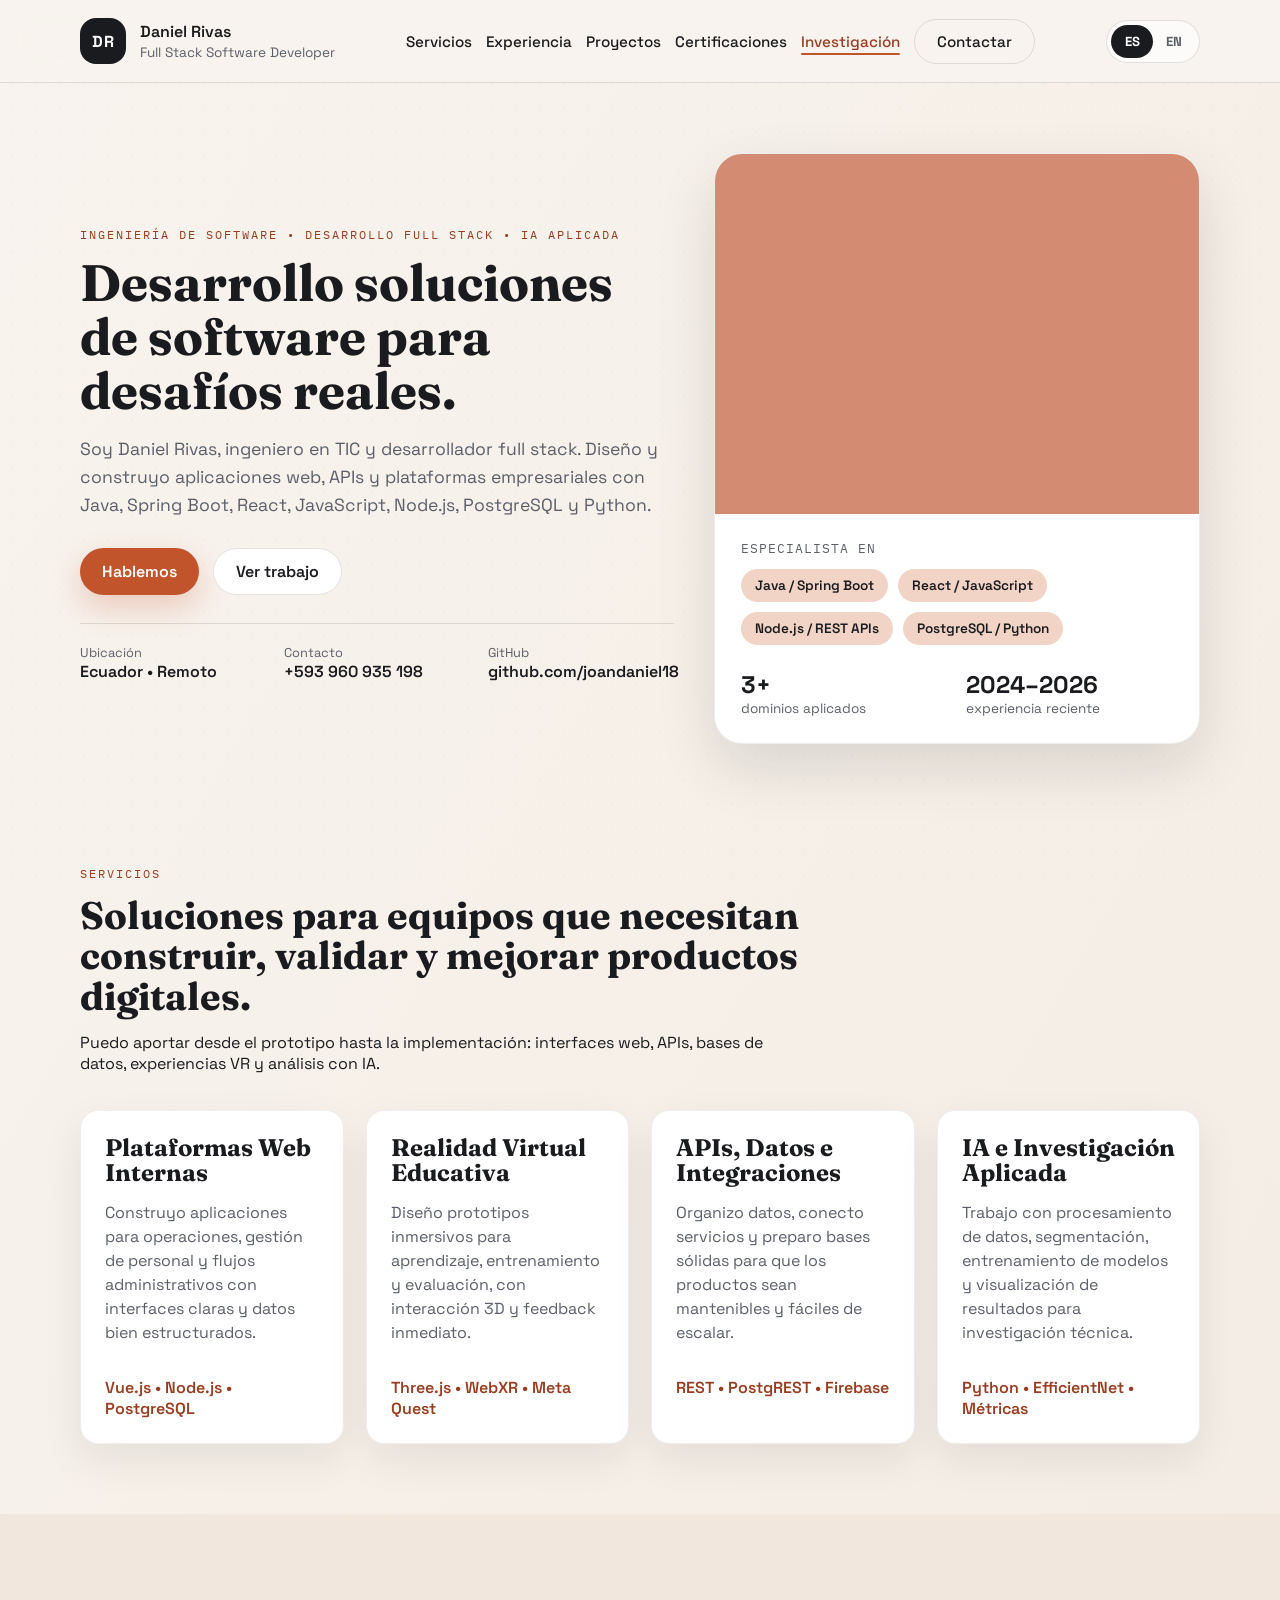
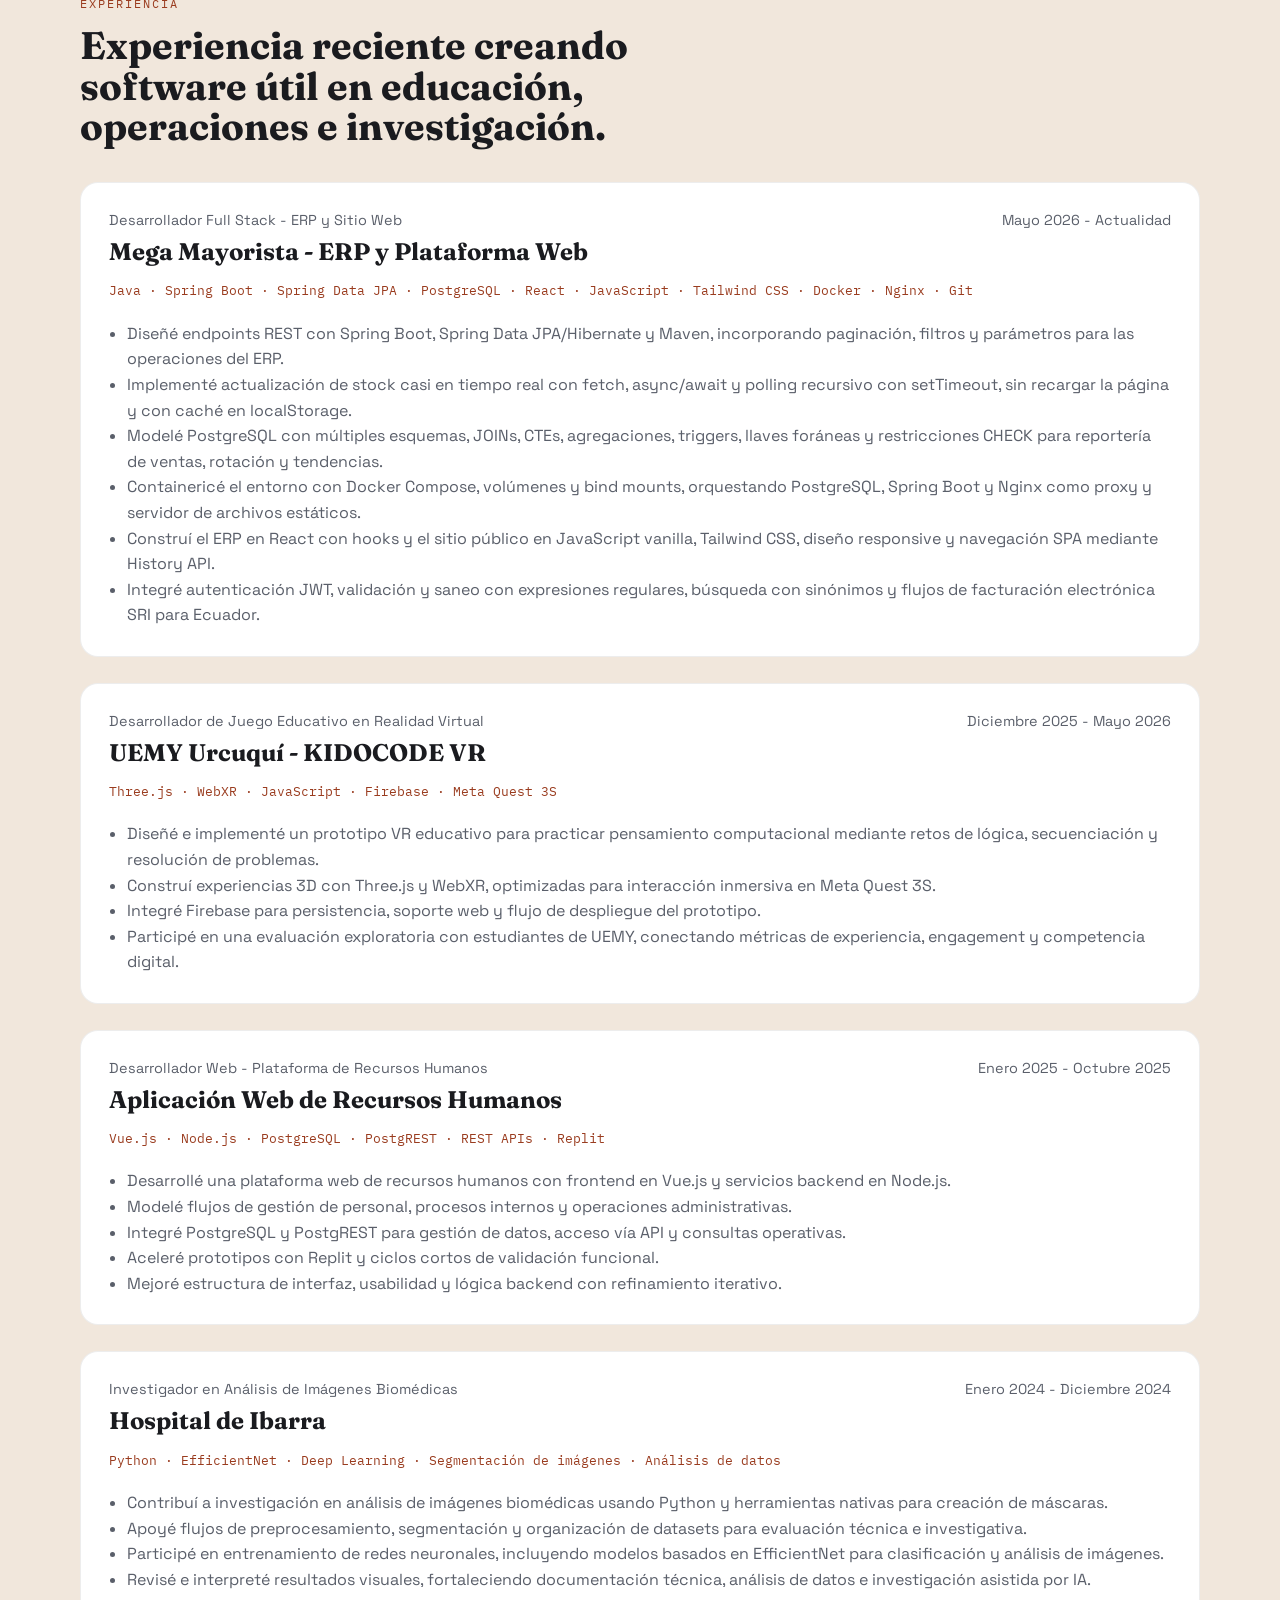
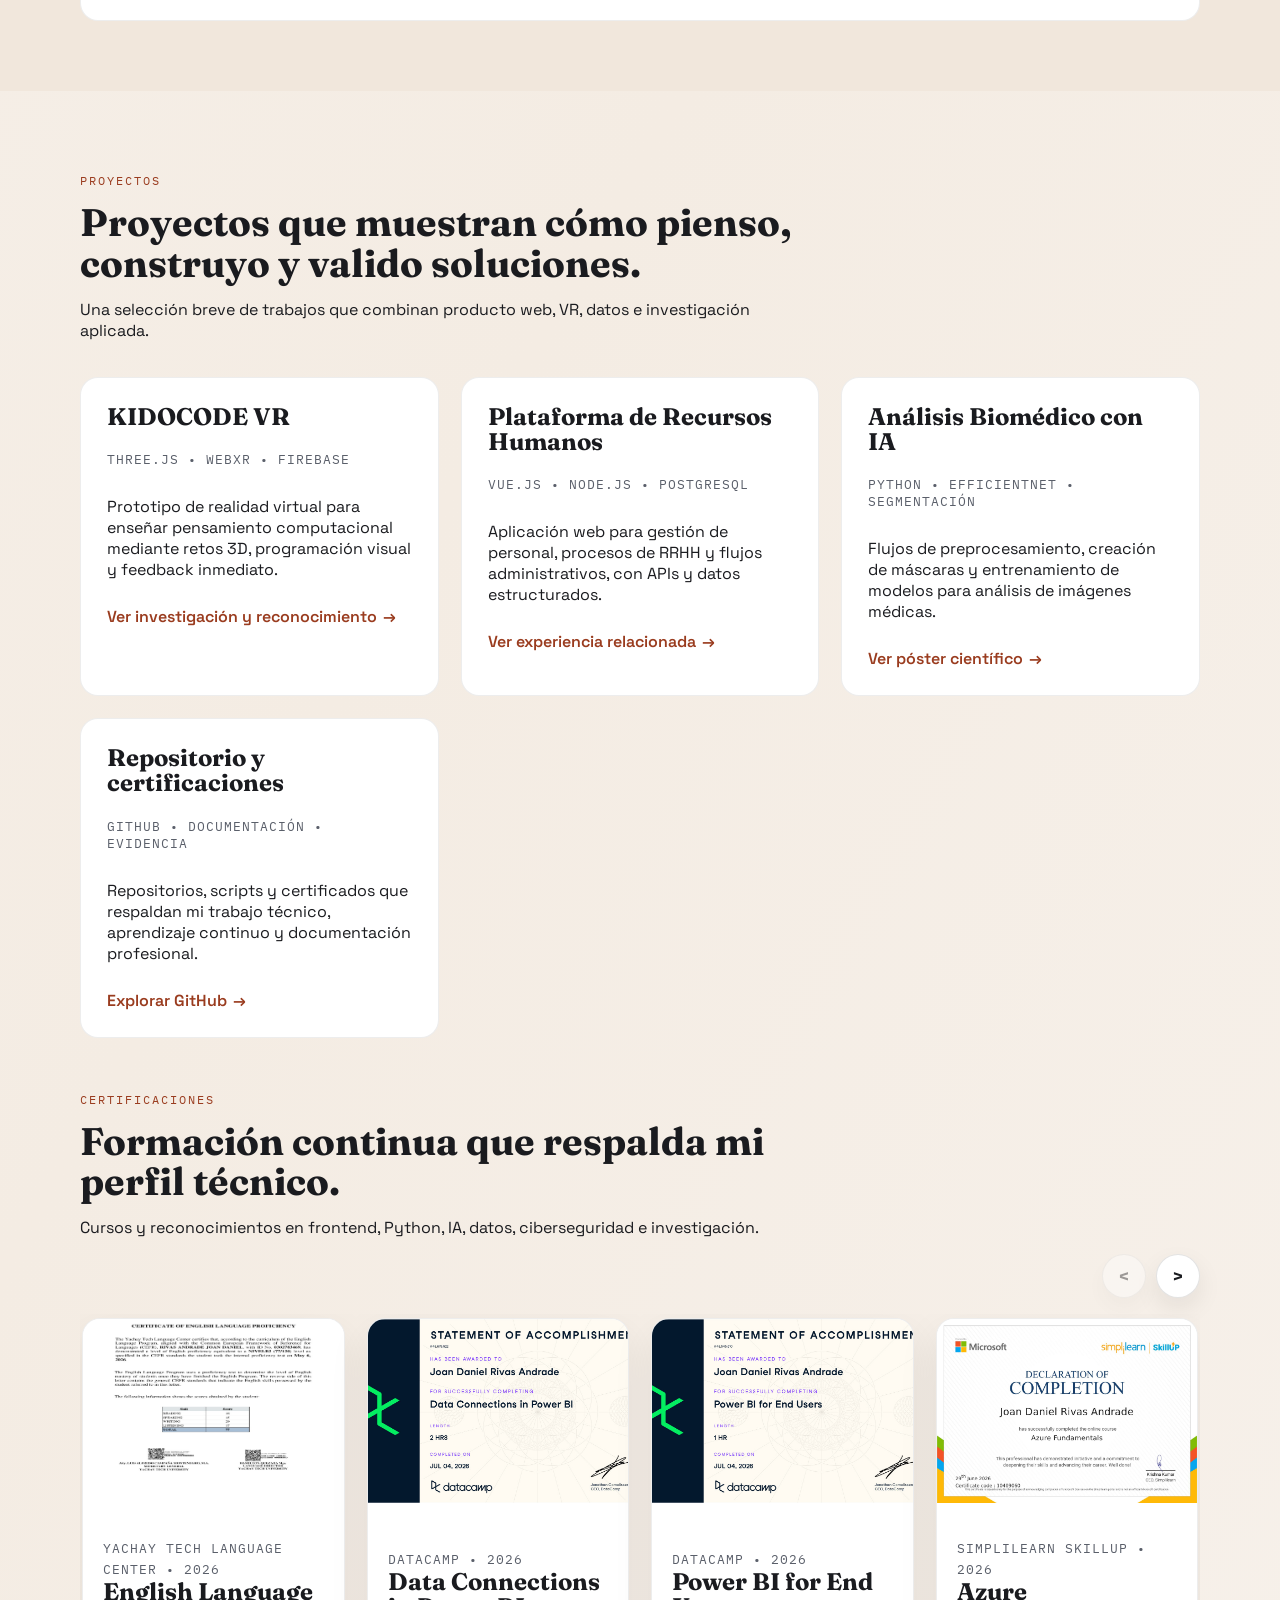
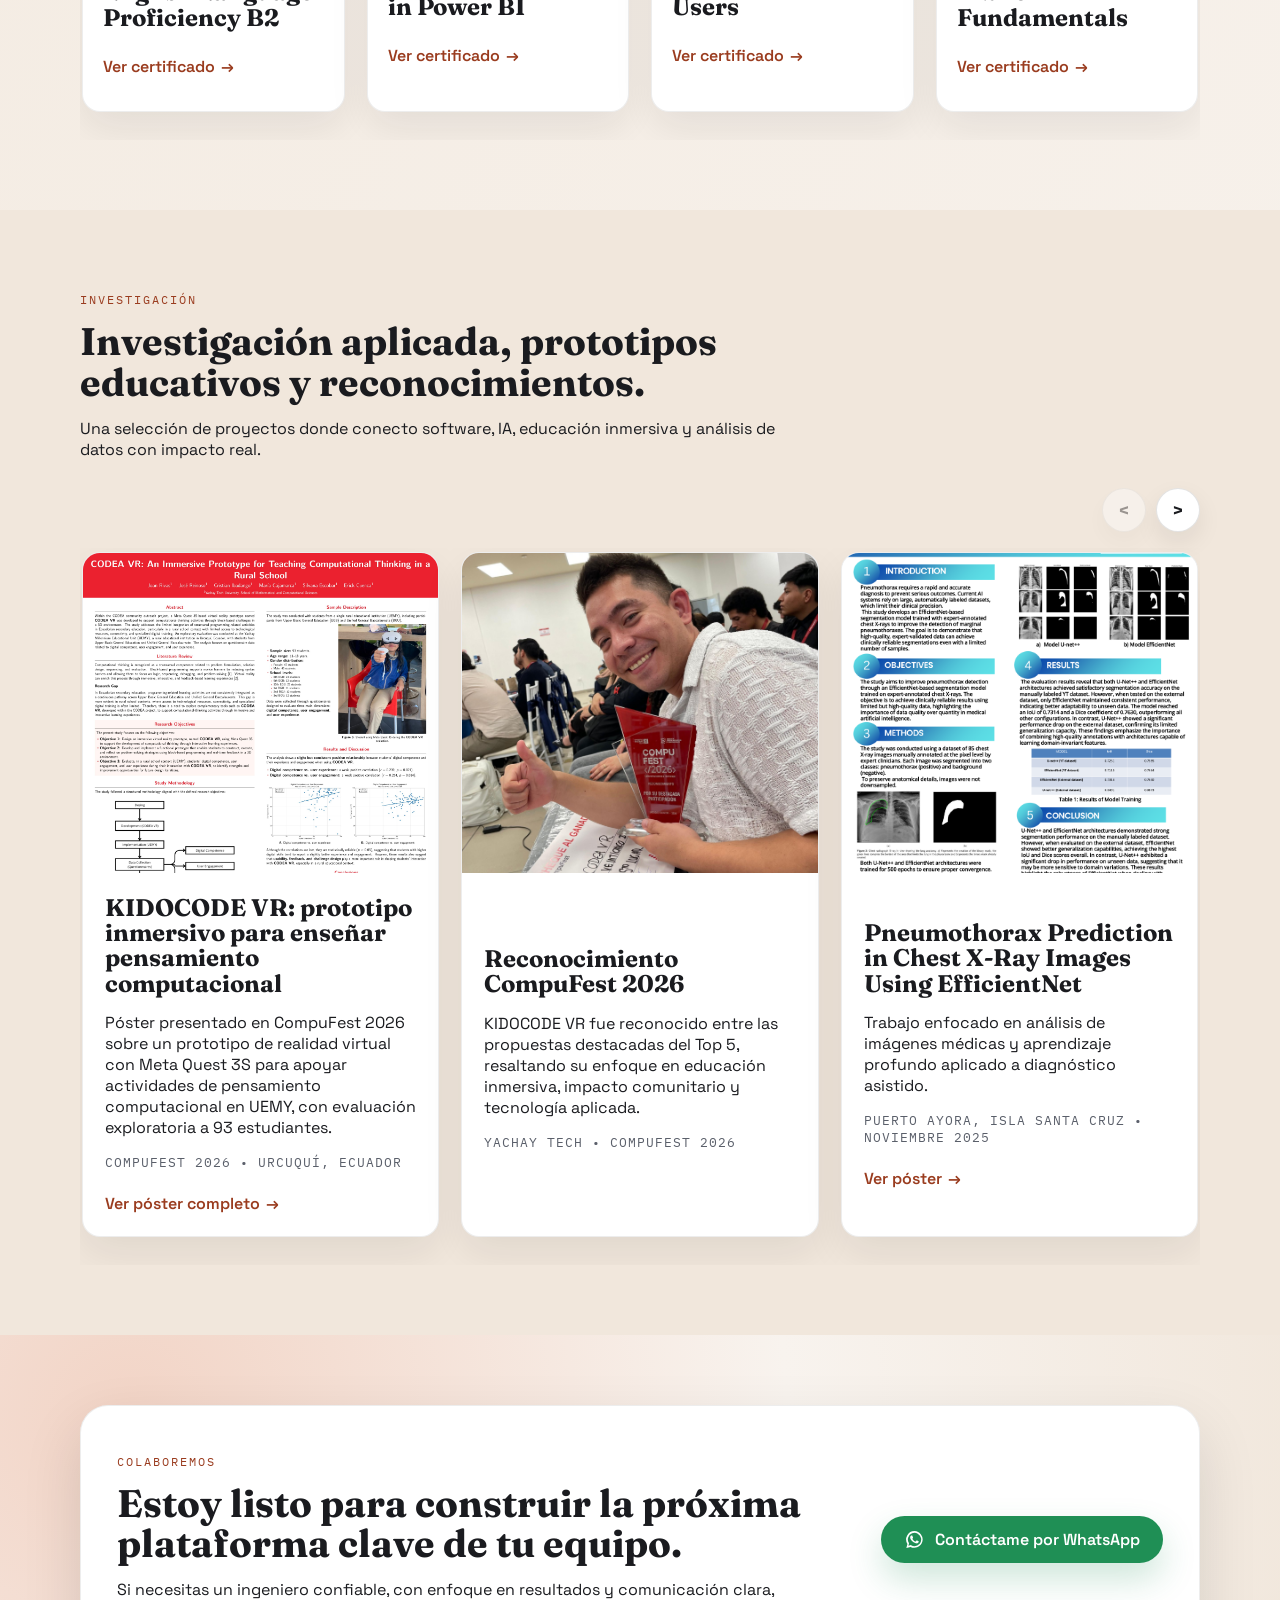
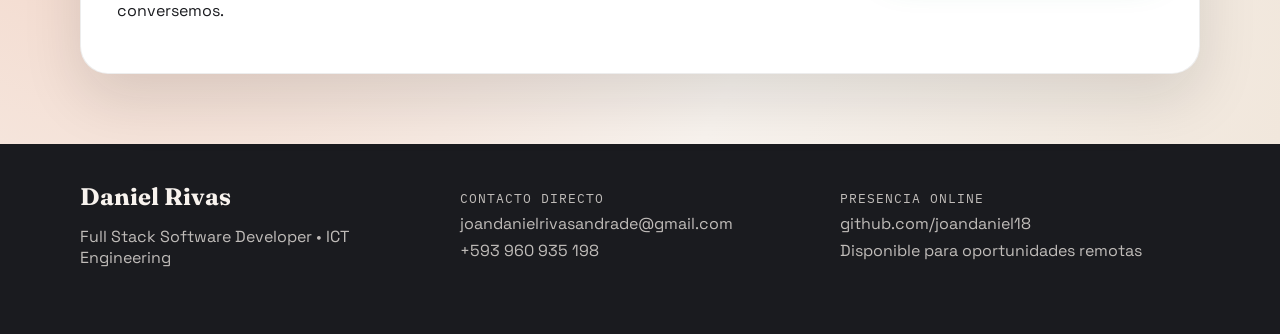
==== index.html @ dd7b89e0 "Add Google Search verification files" ====
<!doctype html>
<html lang="es">
<head>
  <meta charset="utf-8" />
  <meta name="viewport" content="width=device-width, initial-scale=1" />
  <title>Daniel Rivas | Full Stack Software Developer</title>
  <meta name="description" content="Portafolio profesional de Daniel Rivas, desarrollador full stack e ingeniero en TIC. Aplicaciones web, APIs, datos e IA aplicada." />
  <link rel="canonical" href="https://joandaniel18.github.io/Portfolio/" />
  <link rel="preconnect" href="https://fonts.googleapis.com" />
  <link rel="preconnect" href="https://fonts.gstatic.com" crossorigin />
  <link href="https://fonts.googleapis.com/css2?family=Fraunces:wght@400;600;700&family=Space+Grotesk:wght@300;400;500;600;700&family=IBM+Plex+Mono:wght@400;500&display=swap" rel="stylesheet" />
  <link rel="stylesheet" href="styles.css?v=20260629-1" />
</head>
<body>
  <div class="bg-noise" aria-hidden="true"></div>
  <header class="site-header">
    <div class="container nav">
      <div class="brand">
        <span class="brand-mark">DR</span>
        <div class="brand-text">
          <span class="brand-name">Daniel Rivas</span>
          <span class="brand-role" data-i18n="brand.role">Full Stack Software Developer</span>
        </div>
      </div>
      <div class="nav-actions">
        <nav id="primary-navigation" class="nav-links" aria-label="Principal">
          <a href="#servicios" data-i18n="nav.services">Servicios</a>
          <a href="#experiencia" data-i18n="nav.experience">Experiencia</a>
          <a href="#proyectos" data-i18n="nav.projects">Proyectos</a>
          <a href="#certificaciones" data-i18n="nav.certifications">Certificaciones</a>
          <a href="#investigacion" data-i18n="nav.research">Investigación</a>
          <a href="#contacto" class="btn btn-ghost" data-i18n="nav.contact">Contactar</a>
        </nav>
      </div>
      <div class="nav-controls">
        <div class="language-switcher" aria-label="Selector de idioma">
          <button type="button" class="language-option is-active" data-lang="es" aria-pressed="true">ES</button>
          <button type="button" class="language-option" data-lang="en" aria-pressed="false">EN</button>
        </div>
        <button
          type="button"
          class="nav-toggle"
          aria-label="Abrir menú"
          aria-controls="primary-navigation"
          aria-expanded="false"
          data-i18n-aria-label="nav.menuOpen"
        >
          <span></span>
          <span></span>
          <span></span>
        </button>
      </div>
    </div>
  </header>

  <main>
    <section class="hero">
      <div class="container hero-grid">
        <div class="hero-copy">
          <p class="eyebrow" data-i18n="hero.eyebrow">Ingeniería de Software • Desarrollo Full Stack • IA aplicada</p>
          <h1 data-i18n="hero.title">Desarrollo soluciones de software para desafíos reales.</h1>
          <p class="lead" data-i18n="hero.lead">
            Soy Daniel Rivas, ingeniero en TIC y desarrollador full stack. Diseño y construyo aplicaciones web,
            APIs y plataformas empresariales con Java, Spring Boot, React, JavaScript, Node.js, PostgreSQL y Python.
          </p>
          <div class="cta">
            <a class="btn" href="mailto:joandanielrivasandrade@gmail.com" data-i18n="hero.email">Hablemos</a>
            <a class="btn btn-secondary" href="#proyectos" data-i18n="hero.work">Ver trabajo</a>
          </div>
          <div class="hero-meta">
            <div>
              <span class="meta-label" data-i18n="hero.locationLabel">Ubicación</span>
              <span class="meta-value" data-i18n="hero.locationValue">Ecuador • Remoto</span>
            </div>
            <div>
              <span class="meta-label" data-i18n="hero.contactLabel">Contacto</span>
              <span class="meta-value">+593 960 935 198</span>
            </div>
            <div>
              <span class="meta-label">GitHub</span>
              <span class="meta-value">github.com/joandaniel18</span>
            </div>
          </div>
        </div>
        <div class="hero-card">
          <div class="portrait" role="img" aria-label="Fotografía profesional de Daniel Rivas" data-i18n-aria-label="hero.portraitAlt">
            <div class="portrait-overlay">
              <span data-i18n="hero.portraitTitle">Fotografía profesional</span>
              <small data-i18n="hero.portraitSmall">Disponible a solicitud</small>
            </div>
          </div>
          <div class="hero-card-body">
            <p class="mono" data-i18n="hero.specialist">Especialista en</p>
            <ul class="pill-list">
              <li>Java / Spring Boot</li>
              <li>React / JavaScript</li>
              <li>Node.js / REST APIs</li>
              <li>PostgreSQL / Python</li>
            </ul>
            <div class="hero-stats">
              <div>
                <span class="stat">3+</span>
                <span class="stat-label" data-i18n="hero.sectors">dominios aplicados</span>
              </div>
              <div>
                <span class="stat">2024–2026</span>
                <span class="stat-label" data-i18n="hero.impact">experiencia reciente</span>
              </div>
            </div>
          </div>
        </div>
      </div>
    </section>

    <section id="servicios" class="section">
      <div class="container">
        <div class="section-header">
          <p class="eyebrow" data-i18n="services.eyebrow">Servicios</p>
          <h2 data-i18n="services.title">Soluciones para equipos que necesitan construir, validar y mejorar productos digitales.</h2>
          <p data-i18n="services.description">Puedo aportar desde el prototipo hasta la implementación: interfaces web, APIs, bases de datos, experiencias VR y análisis con IA.</p>
        </div>
        <div class="cards">
          <article class="card reveal">
            <h3 data-i18n="services.webTitle">Plataformas Web Internas</h3>
            <p data-i18n="services.webText">Construyo aplicaciones para operaciones, gestión de personal y flujos administrativos con interfaces claras y datos bien estructurados.</p>
            <span class="tag">Vue.js • Node.js • PostgreSQL</span>
          </article>
          <article class="card reveal">
            <h3 data-i18n="services.apiTitle">Realidad Virtual Educativa</h3>
            <p data-i18n="services.apiText">Diseño prototipos inmersivos para aprendizaje, entrenamiento y evaluación, con interacción 3D y feedback inmediato.</p>
            <span class="tag">Three.js • WebXR • Meta Quest</span>
          </article>
          <article class="card reveal">
            <h3 data-i18n="services.mlTitle">APIs, Datos e Integraciones</h3>
            <p data-i18n="services.mlText">Organizo datos, conecto servicios y preparo bases sólidas para que los productos sean mantenibles y fáciles de escalar.</p>
            <span class="tag">REST • PostgREST • Firebase</span>
          </article>
          <article class="card reveal">
            <h3 data-i18n="services.llmTitle">IA e Investigación Aplicada</h3>
            <p data-i18n="services.llmText">Trabajo con procesamiento de datos, segmentación, entrenamiento de modelos y visualización de resultados para investigación técnica.</p>
            <span class="tag">Python • EfficientNet • Métricas</span>
          </article>
        </div>
      </div>
    </section>

    <section id="experiencia" class="section section-alt">
      <div class="container">
        <div class="section-header">
          <p class="eyebrow" data-i18n="experience.eyebrow">Experiencia</p>
          <h2 data-i18n="experience.title">Experiencia reciente creando software útil en educación, operaciones e investigación.</h2>
        </div>
        <div class="timeline">
          <div class="timeline-item reveal">
            <div class="timeline-meta">
              <span class="timeline-role" data-i18n="experience.erpRole">Desarrollador Full Stack - ERP y Sitio Web</span>
              <span class="timeline-date" data-i18n="experience.erpDate">Mayo 2026 - Actualidad</span>
            </div>
            <h3 data-i18n="experience.erpTitle">Mega Mayorista - ERP y Plataforma Web</h3>
            <p class="experience-stack" data-i18n="experience.erpStack">Java · Spring Boot · Spring Data JPA · PostgreSQL · React · JavaScript · Tailwind CSS · Docker · Nginx · Git</p>
            <ul class="timeline-list">
              <li data-i18n="experience.erpPoint1">Diseñé endpoints REST con Spring Boot, Spring Data JPA/Hibernate y Maven, incorporando paginación, filtros y parámetros para las operaciones del ERP.</li>
              <li data-i18n="experience.erpPoint2">Implementé actualización de stock casi en tiempo real con fetch, async/await y polling recursivo con setTimeout, sin recargar la página y con caché en localStorage.</li>
              <li data-i18n="experience.erpPoint3">Modelé PostgreSQL con múltiples esquemas, JOINs, CTEs, agregaciones, triggers, llaves foráneas y restricciones CHECK para reportería de ventas, rotación y tendencias.</li>
              <li data-i18n="experience.erpPoint4">Containericé el entorno con Docker Compose, volúmenes y bind mounts, orquestando PostgreSQL, Spring Boot y Nginx como proxy y servidor de archivos estáticos.</li>
              <li data-i18n="experience.erpPoint5">Construí el ERP en React con hooks y el sitio público en JavaScript vanilla, Tailwind CSS, diseño responsive y navegación SPA mediante History API.</li>
              <li data-i18n="experience.erpPoint6">Integré autenticación JWT, validación y saneo con expresiones regulares, búsqueda con sinónimos y flujos de facturación electrónica SRI para Ecuador.</li>
            </ul>
          </div>
          <div class="timeline-item reveal">
            <div class="timeline-meta">
              <span class="timeline-role" data-i18n="experience.vrRole">Desarrollador de Juego Educativo en Realidad Virtual</span>
              <span class="timeline-date" data-i18n="experience.vrDate">Diciembre 2025 - Mayo 2026</span>
            </div>
            <h3 data-i18n="experience.vrTitle">UEMY Urcuquí - KIDOCODE VR</h3>
            <p class="experience-stack" data-i18n="experience.vrStack">Three.js · WebXR · JavaScript · Firebase · Meta Quest 3S</p>
            <ul class="timeline-list">
              <li data-i18n="experience.vrPoint1">Diseñé e implementé un prototipo VR educativo para practicar pensamiento computacional mediante retos de lógica, secuenciación y resolución de problemas.</li>
              <li data-i18n="experience.vrPoint2">Construí experiencias 3D con Three.js y WebXR, optimizadas para interacción inmersiva en Meta Quest 3S.</li>
              <li data-i18n="experience.vrPoint3">Integré Firebase para persistencia, soporte web y flujo de despliegue del prototipo.</li>
              <li data-i18n="experience.vrPoint4">Participé en una evaluación exploratoria con estudiantes de UEMY, conectando métricas de experiencia, engagement y competencia digital.</li>
            </ul>
          </div>
          <div class="timeline-item reveal">
            <div class="timeline-meta">
              <span class="timeline-role" data-i18n="experience.hrRole">Desarrollador Web - Plataforma de Recursos Humanos</span>
              <span class="timeline-date" data-i18n="experience.hrDate">Enero 2025 - Octubre 2025</span>
            </div>
            <h3 data-i18n="experience.hrTitle">Aplicación Web de Recursos Humanos</h3>
            <p class="experience-stack" data-i18n="experience.hrStack">Vue.js · Node.js · PostgreSQL · PostgREST · REST APIs · Replit</p>
            <ul class="timeline-list">
              <li data-i18n="experience.hrPoint1">Desarrollé una plataforma web de recursos humanos con frontend en Vue.js y servicios backend en Node.js.</li>
              <li data-i18n="experience.hrPoint2">Modelé flujos de gestión de personal, procesos internos y operaciones administrativas.</li>
              <li data-i18n="experience.hrPoint3">Integré PostgreSQL y PostgREST para gestión de datos, acceso vía API y consultas operativas.</li>
              <li data-i18n="experience.hrPoint4">Aceleré prototipos con Replit y ciclos cortos de validación funcional.</li>
              <li data-i18n="experience.hrPoint5">Mejoré estructura de interfaz, usabilidad y lógica backend con refinamiento iterativo.</li>
            </ul>
          </div>
          <div class="timeline-item reveal">
            <div class="timeline-meta">
              <span class="timeline-role" data-i18n="experience.bioRole">Investigador en Análisis de Imágenes Biomédicas</span>
              <span class="timeline-date" data-i18n="experience.bioDate">Enero 2024 - Diciembre 2024</span>
            </div>
            <h3 data-i18n="experience.bioTitle">Hospital de Ibarra</h3>
            <p class="experience-stack" data-i18n="experience.bioStack">Python · EfficientNet · Deep Learning · Segmentación de imágenes · Análisis de datos</p>
            <ul class="timeline-list">
              <li data-i18n="experience.bioPoint1">Contribuí a investigación en análisis de imágenes biomédicas usando Python y herramientas nativas para creación de máscaras.</li>
              <li data-i18n="experience.bioPoint2">Apoyé flujos de preprocesamiento, segmentación y organización de datasets para evaluación técnica e investigativa.</li>
              <li data-i18n="experience.bioPoint3">Participé en entrenamiento de redes neuronales, incluyendo modelos basados en EfficientNet para clasificación y análisis de imágenes.</li>
              <li data-i18n="experience.bioPoint4">Revisé e interpreté resultados visuales, fortaleciendo documentación técnica, análisis de datos e investigación asistida por IA.</li>
            </ul>
          </div>
        </div>
      </div>
    </section>

    <section id="proyectos" class="section">
      <div class="container">
        <div class="section-header">
          <p class="eyebrow" data-i18n="projects.eyebrow">Proyectos</p>
          <h2 data-i18n="projects.title">Proyectos que muestran cómo pienso, construyo y valido soluciones.</h2>
          <p data-i18n="projects.description">Una selección breve de trabajos que combinan producto web, VR, datos e investigación aplicada.</p>
        </div>
        <div class="project-grid">
          <article class="project-card reveal">
            <div class="project-header">
              <h3 data-i18n="projects.kidocodeTitle">KIDOCODE VR</h3>
              <span class="mono">Three.js • WebXR • Firebase</span>
            </div>
            <p data-i18n="projects.kidocodeText">Prototipo de realidad virtual para enseñar pensamiento computacional mediante retos 3D, programación visual y feedback inmediato.</p>
            <a class="link" href="#investigacion" data-i18n="projects.kidocodeLink">Ver investigación y reconocimiento</a>
          </article>
          <article class="project-card reveal">
            <div class="project-header">
              <h3 data-i18n="projects.hrTitle">Plataforma de Recursos Humanos</h3>
              <span class="mono">Vue.js • Node.js • PostgreSQL</span>
            </div>
            <p data-i18n="projects.hrText">Aplicación web para gestión de personal, procesos de RRHH y flujos administrativos, con APIs y datos estructurados.</p>
            <a class="link" href="#experiencia" data-i18n="projects.hrLink">Ver experiencia relacionada</a>
          </article>
          <article class="project-card reveal">
            <div class="project-header">
              <h3 data-i18n="projects.bioTitle">Análisis Biomédico con IA</h3>
              <span class="mono">Python • EfficientNet • Segmentación</span>
            </div>
            <p data-i18n="projects.bioText">Flujos de preprocesamiento, creación de máscaras y entrenamiento de modelos para análisis de imágenes médicas.</p>
            <a class="link" href="#investigacion" data-i18n="projects.bioLink">Ver póster científico</a>
          </article>
          <article class="project-card reveal">
            <div class="project-header">
              <h3 data-i18n="projects.githubTitle">Repositorio y certificaciones</h3>
              <span class="mono">GitHub • Documentación • Evidencia</span>
            </div>
            <p data-i18n="projects.githubText">Repositorios, scripts y certificados que respaldan mi trabajo técnico, aprendizaje continuo y documentación profesional.</p>
            <a class="link" href="https://github.com/joandaniel18" target="_blank" rel="noreferrer" data-i18n="projects.githubLink">Explorar GitHub</a>
          </article>
        </div>
        <div id="certificaciones" class="certifications-block">
          <div class="section-header compact-header">
            <p class="eyebrow" data-i18n="certifications.eyebrow">Certificaciones</p>
            <h2 data-i18n="certifications.title">Formación continua que respalda mi perfil técnico.</h2>
            <p data-i18n="certifications.description">Cursos y reconocimientos en frontend, Python, IA, datos, ciberseguridad e investigación.</p>
          </div>
          <div class="certification-carousel" data-carousel="certifications">
            <div class="carousel-controls" aria-label="Controles del carrusel de certificaciones" data-i18n-aria-label="certifications.carouselControls">
              <button class="carousel-button" type="button" aria-label="Ver certificación anterior" data-i18n-aria-label="certifications.carouselPrev" data-carousel-prev>&lt;</button>
              <button class="carousel-button" type="button" aria-label="Ver certificación siguiente" data-i18n-aria-label="certifications.carouselNext" data-carousel-next>&gt;</button>
            </div>
            <div class="certificate-track" data-carousel-track tabindex="0">
              <!-- Keep English proficiency first: high-signal credential for IT employers, regardless of date. -->
              <article class="certificate-card reveal" data-carousel-card data-certificate-priority="primary">
                <img src="assets/certificates/previews/english-language-proficiency-b2-yachay-tech.jpg" alt="Certificado de suficiencia en inglés B2 de Yachay Tech" data-i18n-alt="certifications.englishProficiencyAlt" />
                <div class="certificate-body">
                  <span class="mono" data-i18n="certifications.englishProficiencyIssuer">Yachay Tech Language Center • 2026</span>
                  <h3 data-i18n="certifications.englishProficiencyTitle">English Language Proficiency B2</h3>
                  <a class="link" href="assets/certificates/english-language-proficiency-b2-yachay-tech.pdf" target="_blank" rel="noreferrer" data-i18n="certifications.view">Ver certificado</a>
                </div>
              </article>
              <article class="certificate-card reveal" data-carousel-card>
                <img src="assets/certificates/previews/data-connections-in-power-bi.jpg" alt="Certificado de Data Connections in Power BI de DataCamp" data-i18n-alt="certifications.dataConnectionsPowerBiAlt" />
                <div class="certificate-body">
                  <span class="mono" data-i18n="certifications.dataConnectionsPowerBiIssuer">DataCamp • 2026</span>
                  <h3 data-i18n="certifications.dataConnectionsPowerBiTitle">Data Connections in Power BI</h3>
                  <a class="link" href="assets/certificates/data-connections-in-power-bi.pdf" target="_blank" rel="noreferrer" data-i18n="certifications.view">Ver certificado</a>
                </div>
              </article>
              <article class="certificate-card reveal" data-carousel-card>
                <img src="assets/certificates/previews/power-bi-for-end-users.jpg" alt="Certificado de Power BI for End Users de DataCamp" data-i18n-alt="certifications.powerBiAlt" />
                <div class="certificate-body">
                  <span class="mono" data-i18n="certifications.powerBiIssuer">DataCamp • 2026</span>
                  <h3 data-i18n="certifications.powerBiTitle">Power BI for End Users</h3>
                  <a class="link" href="assets/certificates/power-bi-for-end-users.pdf" target="_blank" rel="noreferrer" data-i18n="certifications.view">Ver certificado</a>
                </div>
              </article>
              <article class="certificate-card reveal" data-carousel-card>
                <img src="assets/certificates/previews/azure-fundamentals.jpg" alt="Certificado de Azure Fundamentals de Simplilearn SkillUp" data-i18n-alt="certifications.azureFundamentalsAlt" />
                <div class="certificate-body">
                  <span class="mono" data-i18n="certifications.azureFundamentalsIssuer">Simplilearn SkillUp • 2026</span>
                  <h3 data-i18n="certifications.azureFundamentalsTitle">Azure Fundamentals</h3>
                  <a class="link" href="assets/certificates/azure-fundamentals.pdf" target="_blank" rel="noreferrer" data-i18n="certifications.view">Ver certificado</a>
                </div>
              </article>
              <article class="certificate-card reveal" data-carousel-card>
                <img src="assets/certificates/previews/agile-scrum-master.jpg" alt="Certificado de Agile Scrum Master de Simplilearn SkillUp" data-i18n-alt="certifications.agileScrumAlt" />
                <div class="certificate-body">
                  <span class="mono" data-i18n="certifications.agileScrumIssuer">Simplilearn SkillUp • 2026</span>
                  <h3 data-i18n="certifications.agileScrumTitle">Agile Scrum Master</h3>
                  <a class="link" href="assets/certificates/agile-scrum-master.pdf" target="_blank" rel="noreferrer" data-i18n="certifications.view">Ver certificado</a>
                </div>
              </article>
              <article class="certificate-card reveal" data-carousel-card>
                <img src="assets/certificates/previews/introduction-to-jira.jpg" alt="Certificado de Introduction to JIRA de Simplilearn SkillUp" data-i18n-alt="certifications.jiraAlt" />
                <div class="certificate-body">
                  <span class="mono" data-i18n="certifications.jiraIssuer">Simplilearn SkillUp • 2026</span>
                  <h3 data-i18n="certifications.jiraTitle">Introduction to JIRA</h3>
                  <a class="link" href="assets/certificates/introduction-to-jira.pdf" target="_blank" rel="noreferrer" data-i18n="certifications.view">Ver certificado</a>
                </div>
              </article>
              <article class="certificate-card reveal" data-carousel-card>
                <img src="assets/certificates/previews/introduction-to-itil-v4.jpg" alt="Certificado de Introduction to ITIL V4 de Simplilearn SkillUp" data-i18n-alt="certifications.itilAlt" />
                <div class="certificate-body">
                  <span class="mono" data-i18n="certifications.itilIssuer">Simplilearn SkillUp • 2026</span>
                  <h3 data-i18n="certifications.itilTitle">Introduction to ITIL V4</h3>
                  <a class="link" href="assets/certificates/introduction-to-itil-v4.pdf" target="_blank" rel="noreferrer" data-i18n="certifications.view">Ver certificado</a>
                </div>
              </article>
              <article class="certificate-card reveal" data-carousel-card>
                <img src="assets/certificates/previews/microsoft-ai.jpg" alt="Certificado Microsoft de introducción a inteligencia artificial" data-i18n-alt="certifications.microsoftAlt" />
                <div class="certificate-body">
                  <span class="mono" data-i18n="certifications.microsoftIssuer">Microsoft • 2025</span>
                  <h3 data-i18n="certifications.microsoftTitle">Introducción a los conceptos de inteligencia artificial</h3>
                  <a class="link" href="assets/certificates/microsoft-ai.png" target="_blank" rel="noreferrer" data-i18n="certifications.view">Ver certificado</a>
                </div>
              </article>
              <article class="certificate-card reveal" data-carousel-card>
                <img src="assets/certificates/previews/supervised-learning-scikit-learn.jpg" alt="Certificado de Supervised Learning with scikit-learn" data-i18n-alt="certifications.scikitAlt" />
                <div class="certificate-body">
                  <span class="mono" data-i18n="certifications.scikitIssuer">DataCamp • 2024</span>
                  <h3 data-i18n="certifications.scikitTitle">Supervised Learning with scikit-learn</h3>
                  <a class="link" href="assets/certificates/supervised-learning-scikit-learn.pdf" target="_blank" rel="noreferrer" data-i18n="certifications.view">Ver certificado</a>
                </div>
              </article>
              <article class="certificate-card reveal" data-carousel-card>
                <img src="assets/certificates/previews/monetizing-ai.jpg" alt="Certificado de Monetizing Artificial Intelligence" data-i18n-alt="certifications.monetizingAlt" />
                <div class="certificate-body">
                  <span class="mono" data-i18n="certifications.monetizingIssuer">DataCamp • 2024</span>
                  <h3 data-i18n="certifications.monetizingTitle">Monetizing Artificial Intelligence</h3>
                  <a class="link" href="assets/certificates/monetizing-ai.pdf" target="_blank" rel="noreferrer" data-i18n="certifications.view">Ver certificado</a>
                </div>
              </article>
              <article class="certificate-card reveal" data-carousel-card>
                <img src="assets/certificates/previews/introduction-to-azure.jpg" alt="Certificado de Introduction to Azure" data-i18n-alt="certifications.azureAlt" />
                <div class="certificate-body">
                  <span class="mono" data-i18n="certifications.azureIssuer">DataCamp • 2026</span>
                  <h3 data-i18n="certifications.azureTitle">Introduction to Azure</h3>
                  <a class="link" href="assets/certificates/introduction-to-azure.pdf" target="_blank" rel="noreferrer" data-i18n="certifications.view">Ver certificado</a>
                </div>
              </article>
              <article class="certificate-card reveal" data-carousel-card>
                <img src="assets/certificates/previews/angular-course.jpg" alt="Certificado del curso de Angular" data-i18n-alt="certifications.angularAlt" />
                <div class="certificate-body">
                  <span class="mono" data-i18n="certifications.angularIssuer">Sololearn • 2025</span>
                  <h3 data-i18n="certifications.angularTitle">Angular</h3>
                  <a class="link" href="assets/certificates/angular-course.pdf" target="_blank" rel="noreferrer" data-i18n="certifications.view">Ver certificado</a>
                </div>
              </article>
              <article class="certificate-card reveal" data-carousel-card>
                <img src="assets/certificates/previews/coding-for-data.jpg" alt="Certificado de Coding for Data" data-i18n-alt="certifications.codingDataAlt" />
                <div class="certificate-body">
                  <span class="mono" data-i18n="certifications.codingDataIssuer">Sololearn • 2025</span>
                  <h3 data-i18n="certifications.codingDataTitle">Coding for Data</h3>
                  <a class="link" href="assets/certificates/coding-for-data.pdf" target="_blank" rel="noreferrer" data-i18n="certifications.view">Ver certificado</a>
                </div>
              </article>
              <article class="certificate-card reveal" data-carousel-card>
                <img src="assets/certificates/previews/introduction-to-csharp-sololearn.jpg" alt="Certificado de Introduction to C# de Sololearn" data-i18n-alt="certifications.csharpAlt" />
                <div class="certificate-body">
                  <span class="mono" data-i18n="certifications.csharpIssuer">Sololearn • 2025</span>
                  <h3 data-i18n="certifications.csharpTitle">Introduction to C#</h3>
                  <a class="link" href="assets/certificates/introduction-to-csharp-sololearn.jpg" target="_blank" rel="noreferrer" data-i18n="certifications.view">Ver certificado</a>
                </div>
              </article>
              <article class="certificate-card reveal" data-carousel-card>
                <img src="assets/certificates/previews/crash-course-python.jpg" alt="Certificado de Crash Course on Python" data-i18n-alt="certifications.pythonAlt" />
                <div class="certificate-body">
                  <span class="mono" data-i18n="certifications.pythonIssuer">Google / Coursera • 2020</span>
                  <h3 data-i18n="certifications.pythonTitle">Crash Course on Python</h3>
                  <a class="link" href="assets/certificates/crash-course-python.pdf" target="_blank" rel="noreferrer" data-i18n="certifications.view">Ver certificado</a>
                </div>
              </article>
              <article class="certificate-card reveal" data-carousel-card>
                <img src="assets/certificates/previews/css-sololearn.jpg" alt="Certificado de CSS" data-i18n-alt="certifications.cssAlt" />
                <div class="certificate-body">
                  <span class="mono" data-i18n="certifications.cssIssuer">Sololearn • 2021</span>
                  <h3 data-i18n="certifications.cssTitle">CSS</h3>
                  <a class="link" href="assets/certificates/css-sololearn.pdf" target="_blank" rel="noreferrer" data-i18n="certifications.view">Ver certificado</a>
                </div>
              </article>
              <article class="certificate-card reveal" data-carousel-card>
                <img src="assets/certificates/previews/cybersecurity.jpg" alt="Certificado de ciberseguridad" data-i18n-alt="certifications.cyberAlt" />
                <div class="certificate-body">
                  <span class="mono" data-i18n="certifications.cyberIssuer">Certificación • 2025</span>
                  <h3 data-i18n="certifications.cyberTitle">Ciberseguridad</h3>
                  <a class="link" href="assets/certificates/cybersecurity.pdf" target="_blank" rel="noreferrer" data-i18n="certifications.view">Ver certificado</a>
                </div>
              </article>
              <article class="certificate-card reveal" data-carousel-card>
                <img src="assets/certificates/previews/life-science-congress.jpg" alt="Certificado de participación en Life Science Congress" data-i18n-alt="certifications.lifeScienceAlt" />
                <div class="certificate-body">
                  <span class="mono" data-i18n="certifications.lifeScienceIssuer">Yachay Tech • 2025</span>
                  <h3 data-i18n="certifications.lifeScienceTitle">3rd Life Science Congress</h3>
                  <a class="link" href="assets/certificates/life-science-congress.pdf" target="_blank" rel="noreferrer" data-i18n="certifications.view">Ver certificado</a>
                </div>
              </article>
              <article class="certificate-card reveal" data-carousel-card>
                <img src="assets/certificates/previews/edulytics-hult-prize.jpg" alt="Certificado de participación en Hult Prize OnCampus" data-i18n-alt="certifications.edulyticsAlt" />
                <div class="certificate-body">
                  <span class="mono" data-i18n="certifications.edulyticsIssuer">Hult Prize • 2025</span>
                  <h3 data-i18n="certifications.edulyticsTitle">OnCampus Program Competitor</h3>
                  <a class="link" href="assets/certificates/edulytics-hult-prize.pdf" target="_blank" rel="noreferrer" data-i18n="certifications.view">Ver certificado</a>
                </div>
              </article>
              <article class="certificate-card reveal" data-carousel-card>
                <img src="assets/certificates/previews/deep-learning-pytorch.jpg" alt="Certificado de Introduction to Deep Learning with PyTorch" data-i18n-alt="certifications.pytorchAlt" />
                <div class="certificate-body">
                  <span class="mono" data-i18n="certifications.pytorchIssuer">DataCamp • 2026</span>
                  <h3 data-i18n="certifications.pytorchTitle">Introduction to Deep Learning with PyTorch</h3>
                  <a class="link" href="assets/certificates/deep-learning-pytorch.pdf" target="_blank" rel="noreferrer" data-i18n="certifications.view">Ver certificado</a>
                </div>
              </article>
              <article class="certificate-card reveal" data-carousel-card>
                <img src="assets/certificates/previews/react-redux-course.jpg" alt="Certificado del curso React + Redux" data-i18n-alt="certifications.reactAlt" />
                <div class="certificate-body">
                  <span class="mono" data-i18n="certifications.reactIssuer">Sololearn • 2025</span>
                  <h3 data-i18n="certifications.reactTitle">React + Redux</h3>
                  <a class="link" href="assets/certificates/react-redux-course.pdf" target="_blank" rel="noreferrer" data-i18n="certifications.view">Ver certificado</a>
                </div>
              </article>
              <article class="certificate-card reveal" data-carousel-card>
                <img src="assets/certificates/previews/nasa-space-apps.jpg" alt="Certificado NASA Space Apps Challenge" data-i18n-alt="certifications.nasaAlt" />
                <div class="certificate-body">
                  <span class="mono" data-i18n="certifications.nasaIssuer">NASA Space Apps • 2025</span>
                  <h3 data-i18n="certifications.nasaTitle">Galactic Problem Solver</h3>
                  <a class="link" href="assets/certificates/nasa-space-apps.pdf" target="_blank" rel="noreferrer" data-i18n="certifications.view">Ver certificado</a>
                </div>
              </article>
              <article class="certificate-card reveal" data-carousel-card>
                <img src="assets/certificates/previews/ieee-student-member.jpg" alt="Certificado de membresía estudiantil IEEE" data-i18n-alt="certifications.ieeeAlt" />
                <div class="certificate-body">
                  <span class="mono" data-i18n="certifications.ieeeIssuer">IEEE • 2025</span>
                  <h3 data-i18n="certifications.ieeeTitle">Student Member</h3>
                  <a class="link" href="assets/certificates/ieee-student-member.pdf" target="_blank" rel="noreferrer" data-i18n="certifications.view">Ver certificado</a>
                </div>
              </article>
              <article class="certificate-card reveal" data-carousel-card>
                <img src="assets/certificates/previews/introduction-virtual-reality.jpg" alt="Certificado de Introduction to Virtual Reality" data-i18n-alt="certifications.vrAlt" />
                <div class="certificate-body">
                  <span class="mono" data-i18n="certifications.vrIssuer">University of London / Coursera • 2020</span>
                  <h3 data-i18n="certifications.vrTitle">Introduction to Virtual Reality</h3>
                  <a class="link" href="assets/certificates/introduction-virtual-reality.pdf" target="_blank" rel="noreferrer" data-i18n="certifications.view">Ver certificado</a>
                </div>
              </article>
              <article class="certificate-card reveal" data-carousel-card>
                <img src="assets/certificates/previews/introduction-machine-learning.jpg" alt="Certificado de Introduction to Machine Learning" data-i18n-alt="certifications.machineLearningAlt" />
                <div class="certificate-body">
                  <span class="mono" data-i18n="certifications.machineLearningIssuer">Duke / Coursera • 2020</span>
                  <h3 data-i18n="certifications.machineLearningTitle">Introduction to Machine Learning</h3>
                  <a class="link" href="assets/certificates/introduction-machine-learning.pdf" target="_blank" rel="noreferrer" data-i18n="certifications.view">Ver certificado</a>
                </div>
              </article>
              <article class="certificate-card reveal" data-carousel-card>
                <img src="assets/certificates/previews/introduction-big-data.jpg" alt="Certificado de Introduction to Big Data" data-i18n-alt="certifications.bigDataAlt" />
                <div class="certificate-body">
                  <span class="mono" data-i18n="certifications.bigDataIssuer">UC San Diego / Coursera • 2020</span>
                  <h3 data-i18n="certifications.bigDataTitle">Introduction to Big Data</h3>
                  <a class="link" href="assets/certificates/introduction-big-data.pdf" target="_blank" rel="noreferrer" data-i18n="certifications.view">Ver certificado</a>
                </div>
              </article>
              <article class="certificate-card reveal" data-carousel-card>
                <img src="assets/certificates/previews/programming-for-everybody-python.jpg" alt="Certificado de Programming for Everybody" data-i18n-alt="certifications.programmingAlt" />
                <div class="certificate-body">
                  <span class="mono" data-i18n="certifications.programmingIssuer">University of Michigan / Coursera • 2020</span>
                  <h3 data-i18n="certifications.programmingTitle">Programming for Everybody</h3>
                  <a class="link" href="assets/certificates/programming-for-everybody-python.pdf" target="_blank" rel="noreferrer" data-i18n="certifications.view">Ver certificado</a>
                </div>
              </article>
              <article class="certificate-card reveal" data-carousel-card>
                <img src="assets/certificates/previews/responsive-website-basics.jpg" alt="Certificado de Responsive Website Basics" data-i18n-alt="certifications.responsiveAlt" />
                <div class="certificate-body">
                  <span class="mono" data-i18n="certifications.responsiveIssuer">University of London / Coursera • 2020</span>
                  <h3 data-i18n="certifications.responsiveTitle">Responsive Website Basics</h3>
                  <a class="link" href="assets/certificates/responsive-website-basics.pdf" target="_blank" rel="noreferrer" data-i18n="certifications.view">Ver certificado</a>
                </div>
              </article>
              <article class="certificate-card reveal" data-carousel-card>
                <img src="assets/certificates/previews/excel-skills-business.jpg" alt="Certificado de Excel Skills for Business" data-i18n-alt="certifications.excelAlt" />
                <div class="certificate-body">
                  <span class="mono" data-i18n="certifications.excelIssuer">Macquarie / Coursera • 2020</span>
                  <h3 data-i18n="certifications.excelTitle">Excel Skills for Business</h3>
                  <a class="link" href="assets/certificates/excel-skills-business.pdf" target="_blank" rel="noreferrer" data-i18n="certifications.view">Ver certificado</a>
                </div>
              </article>
              <article class="certificate-card reveal" data-carousel-card>
                <img src="assets/certificates/previews/html-sololearn.jpg" alt="Certificado de HTML" data-i18n-alt="certifications.htmlAlt" />
                <div class="certificate-body">
                  <span class="mono" data-i18n="certifications.htmlIssuer">Sololearn • 2021</span>
                  <h3 data-i18n="certifications.htmlTitle">HTML</h3>
                  <a class="link" href="assets/certificates/html-sololearn.pdf" target="_blank" rel="noreferrer" data-i18n="certifications.view">Ver certificado</a>
                </div>
              </article>
              <article class="certificate-card reveal" data-carousel-card>
                <img src="assets/certificates/previews/sql-sololearn.jpg" alt="Certificado de SQL" data-i18n-alt="certifications.sqlAlt" />
                <div class="certificate-body">
                  <span class="mono" data-i18n="certifications.sqlIssuer">Sololearn • 2021</span>
                  <h3 data-i18n="certifications.sqlTitle">SQL</h3>
                  <a class="link" href="assets/certificates/sql-sololearn.pdf" target="_blank" rel="noreferrer" data-i18n="certifications.view">Ver certificado</a>
                </div>
              </article>
              <article class="certificate-card reveal" data-carousel-card>
                <img src="assets/certificates/previews/php-sololearn.jpg" alt="Certificado de PHP" data-i18n-alt="certifications.phpAlt" />
                <div class="certificate-body">
                  <span class="mono" data-i18n="certifications.phpIssuer">Sololearn • 2021</span>
                  <h3 data-i18n="certifications.phpTitle">PHP</h3>
                  <a class="link" href="assets/certificates/php-sololearn.pdf" target="_blank" rel="noreferrer" data-i18n="certifications.view">Ver certificado</a>
                </div>
              </article>
              <article class="certificate-card reveal" data-carousel-card>
                <img src="assets/certificates/previews/professional-emails-english.jpg" alt="Certificado de Write Professional Emails in English" data-i18n-alt="certifications.emailsAlt" />
                <div class="certificate-body">
                  <span class="mono" data-i18n="certifications.emailsIssuer">Georgia Tech / Coursera • 2020</span>
                  <h3 data-i18n="certifications.emailsTitle">Professional Emails in English</h3>
                  <a class="link" href="assets/certificates/professional-emails-english.pdf" target="_blank" rel="noreferrer" data-i18n="certifications.view">Ver certificado</a>
                </div>
              </article>
            </div>
          </div>
        </div>
      </div>
    </section>

    <section id="investigacion" class="section section-alt">
      <div class="container">
        <div class="section-header">
          <p class="eyebrow" data-i18n="research.eyebrow">Investigación</p>
          <h2 data-i18n="research.title">Investigación aplicada, prototipos educativos y reconocimientos.</h2>
          <p data-i18n="research.description">Una selección de proyectos donde conecto software, IA, educación inmersiva y análisis de datos con impacto real.</p>
        </div>
        <div class="research-carousel" data-carousel="research">
          <div class="carousel-controls" aria-label="Controles del carrusel de investigación" data-i18n-aria-label="research.carouselControls">
            <button class="carousel-button" type="button" aria-label="Ver elemento anterior" data-i18n-aria-label="research.carouselPrev" data-carousel-prev>&lt;</button>
            <button class="carousel-button" type="button" aria-label="Ver elemento siguiente" data-i18n-aria-label="research.carouselNext" data-carousel-next>&gt;</button>
          </div>
          <div class="research-grid" tabindex="0">
            <article class="research-card reveal">
              <img class="poster-preview" src="assets/kidocode-vr-poster.jpg" alt="Póster del proyecto KIDOCODE VR presentado en CompuFest 2026" data-i18n-alt="research.kidocodePosterAlt" />
              <div class="research-body">
                <h3 data-i18n="research.kidocodePosterTitle">KIDOCODE VR: prototipo inmersivo para enseñar pensamiento computacional</h3>
                <p data-i18n="research.kidocodePosterText">Póster presentado en CompuFest 2026 sobre un prototipo de realidad virtual con Meta Quest 3S para apoyar actividades de pensamiento computacional en UEMY, con evaluación exploratoria a 93 estudiantes.</p>
                <p class="mono" data-i18n="research.kidocodePosterMeta">CompuFest 2026 • Urcuquí, Ecuador</p>
                <a class="link" href="assets/kidocode-vr-poster.pdf" target="_blank" rel="noreferrer" data-i18n="research.kidocodePosterLink">Ver póster completo</a>
              </div>
            </article>
            <article class="research-card reveal">
              <img src="assets/compufest-award.jpeg" alt="Daniel Rivas con reconocimiento de CompuFest 2026 por el proyecto KIDOCODE VR" data-i18n-alt="research.kidocodeAwardAlt" />
              <div class="research-body">
                <h3 data-i18n="research.kidocodeAwardTitle">Reconocimiento CompuFest 2026</h3>
                <p data-i18n="research.kidocodeAwardText">KIDOCODE VR fue reconocido entre las propuestas destacadas del Top 5, resaltando su enfoque en educación inmersiva, impacto comunitario y tecnología aplicada.</p>
                <p class="mono" data-i18n="research.kidocodeAwardMeta">Yachay Tech • CompuFest 2026</p>
              </div>
            </article>
            <article class="research-card reveal">
              <img src="assets/poster_yachay-1.png" alt="Póster científico presentado en el 5th Life Science Congress 2025" data-i18n-alt="research.posterAlt" />
              <div class="research-body">
                <h3>Pneumothorax Prediction in Chest X-Ray Images Using EfficientNet</h3>
                <p data-i18n="research.posterText">Trabajo enfocado en análisis de imágenes médicas y aprendizaje profundo aplicado a diagnóstico asistido.</p>
                <p class="mono" data-i18n="research.posterMeta">Puerto Ayora, Isla Santa Cruz • Noviembre 2025</p>
                <a class="link" href="assets/poster_yachay-1.png" target="_blank" rel="noreferrer" data-i18n="research.posterLink">Ver póster</a>
              </div>
            </article>
            <article class="research-card reveal">
              <img src="assets/galapagos.jpeg" alt="Daniel Rivas junto al póster en Galápagos" data-i18n-alt="research.photoAlt" />
              <div class="research-body">
                <h3 data-i18n="research.photoTitle">Presentación de póster</h3>
                <p data-i18n="research.photoText">Registro de la exposición del póster científico durante el congreso en Galápagos.</p>
                <p class="mono" data-i18n="research.photoMeta">Isla Santa Cruz • Noviembre 2025</p>
              </div>
            </article>
          </div>
        </div>
      </div>
    </section>

    <section class="section section-cta">
      <div class="container">
        <div class="cta-panel reveal">
          <div>
            <p class="eyebrow" data-i18n="cta.eyebrow">Colaboremos</p>
            <h2 data-i18n="cta.title">Estoy listo para construir la próxima plataforma clave de tu equipo.</h2>
            <p data-i18n="cta.description">Si necesitas un ingeniero confiable, con enfoque en resultados y comunicación clara, conversemos.</p>
          </div>
          <div class="cta-actions">
            <a class="btn btn-whatsapp" href="https://wa.me/593960935198" target="_blank" rel="noreferrer">
              <svg class="whatsapp-icon" viewBox="0 0 32 32" aria-hidden="true" focusable="false">
                <path d="M16 3.2A12.72 12.72 0 0 0 5.22 22.68L3.6 28.8l6.28-1.56A12.72 12.72 0 1 0 16 3.2Zm0 22.96a10.17 10.17 0 0 1-5.18-1.42l-.37-.22-3.72.92.96-3.62-.24-.38A10.16 10.16 0 1 1 16 26.16Zm5.88-7.62c-.32-.16-1.9-.94-2.2-1.04-.3-.12-.52-.16-.74.16-.22.32-.84 1.04-1.02 1.26-.2.22-.38.24-.7.08-.32-.16-1.36-.5-2.58-1.6-.96-.86-1.6-1.92-1.8-2.24-.18-.32-.02-.5.14-.66.14-.14.32-.38.48-.56.16-.2.22-.32.32-.54.1-.22.06-.4-.02-.56-.08-.16-.74-1.78-1.02-2.44-.26-.64-.54-.56-.74-.56h-.62c-.22 0-.56.08-.86.4-.3.32-1.12 1.1-1.12 2.68 0 1.58 1.14 3.1 1.3 3.32.16.22 2.26 3.44 5.48 4.82.76.34 1.36.54 1.84.68.78.24 1.48.2 2.04.12.62-.1 1.9-.78 2.16-1.52.26-.74.26-1.38.18-1.52-.08-.14-.3-.22-.62-.38Z" />
              </svg>
              <span data-i18n="cta.whatsapp">Contáctame por WhatsApp</span>
            </a>
          </div>
        </div>
      </div>
    </section>
  </main>

  <footer id="contacto" class="site-footer">
    <div class="container footer-grid">
      <div>
        <h3>Daniel Rivas</h3>
        <p data-i18n="footer.role">Full Stack Software Developer • ICT Engineering</p>
      </div>
      <div>
        <p class="mono" data-i18n="footer.contact">Contacto directo</p>
        <p>joandanielrivasandrade@gmail.com</p>
        <p>+593 960 935 198</p>
      </div>
      <div>
        <p class="mono" data-i18n="footer.online">Presencia online</p>
        <p>github.com/joandaniel18</p>
        <p data-i18n="footer.availability">Disponible para oportunidades remotas</p>
      </div>
    </div>
  </footer>

  <script src="main.js?v=20260629-1"></script>
</body>
</html>
---- styles.css ----
:root {
  color-scheme: light;
  --bg: #f8f3ee;
  --bg-alt: #f1e7dc;
  --ink: #1a1b1f;
  --muted: #5a5f6a;
  --accent: #c2542b;
  --accent-dark: #9a3c1f;
  --accent-soft: #f2d4c6;
  --line: rgba(26, 27, 31, 0.12);
  --shadow: 0 24px 60px rgba(20, 20, 20, 0.12);
  --radius-lg: 28px;
  --radius-md: 18px;
  --radius-sm: 12px;
}

* {
  box-sizing: border-box;
}

body {
  margin: 0;
  font-family: "Space Grotesk", system-ui, sans-serif;
  color: var(--ink);
  background: linear-gradient(120deg, #f8f3ee 0%, #f4ece3 50%, #f8f3ee 100%);
  min-height: 100vh;
  overflow-x: hidden;
}

.bg-noise {
  position: fixed;
  inset: 0;
  pointer-events: none;
  background-image: radial-gradient(rgba(26, 27, 31, 0.06) 1px, transparent 0);
  background-size: 24px 24px;
  opacity: 0.25;
  z-index: 0;
}

.container {
  width: min(1120px, 90vw);
  margin: 0 auto;
  position: relative;
  z-index: 1;
}

.site-header {
  position: sticky;
  top: 0;
  z-index: 10;
  background: rgba(248, 243, 238, 0.92);
  border-bottom: 1px solid var(--line);
  backdrop-filter: blur(12px);
}

.nav {
  display: flex;
  align-items: center;
  justify-content: space-between;
  gap: 18px;
  padding: 18px 0;
}

.brand {
  display: flex;
  align-items: center;
  gap: 14px;
}

.brand-mark {
  display: grid;
  place-items: center;
  width: 46px;
  height: 46px;
  border-radius: 16px;
  background: var(--ink);
  color: #fff;
  font-weight: 700;
  letter-spacing: 1px;
}

.brand-text {
  display: flex;
  flex-direction: column;
  gap: 2px;
}

.brand-name {
  font-weight: 600;
}

.brand-role {
  font-size: 0.85rem;
  color: var(--muted);
}

.nav-links {
  display: flex;
  align-items: center;
  gap: 14px;
  flex-wrap: wrap;
  justify-content: flex-end;
}

.nav-actions {
  display: flex;
  align-items: center;
  gap: 14px;
  min-width: 0;
}

.nav-controls {
  display: flex;
  align-items: center;
  gap: 10px;
  flex: 0 0 auto;
}

.nav-toggle {
  display: none;
  width: 44px;
  height: 44px;
  border: 1px solid var(--line);
  border-radius: 14px;
  background: rgba(255, 255, 255, 0.72);
  color: var(--ink);
  cursor: pointer;
  align-items: center;
  justify-content: center;
  flex-direction: column;
  gap: 5px;
  padding: 0;
  transition: background 0.2s ease, border-color 0.2s ease, transform 0.2s ease;
}

.nav-toggle:hover {
  background: #fff;
  border-color: rgba(26, 27, 31, 0.22);
}

.nav-toggle span {
  width: 18px;
  height: 2px;
  border-radius: 999px;
  background: currentColor;
  transition: transform 0.2s ease, opacity 0.2s ease;
}

.site-header.is-menu-open .nav-toggle span:nth-child(1) {
  transform: translateY(7px) rotate(45deg);
}

.site-header.is-menu-open .nav-toggle span:nth-child(2) {
  opacity: 0;
}

.site-header.is-menu-open .nav-toggle span:nth-child(3) {
  transform: translateY(-7px) rotate(-45deg);
}

.nav-links a {
  text-decoration: none;
  color: var(--ink);
  font-size: 0.95rem;
  font-weight: 500;
}

.language-switcher {
  display: inline-flex;
  align-items: center;
  padding: 4px;
  border: 1px solid var(--line);
  border-radius: 999px;
  background: rgba(255, 255, 255, 0.62);
}

.language-option {
  min-width: 42px;
  border: 0;
  border-radius: 999px;
  padding: 8px 10px;
  background: transparent;
  color: var(--muted);
  cursor: pointer;
  font: inherit;
  font-size: 0.82rem;
  font-weight: 700;
  transition: background 0.2s ease, color 0.2s ease;
}

.language-option.is-active {
  background: var(--ink);
  color: #fff;
}

.btn {
  display: inline-flex;
  align-items: center;
  justify-content: center;
  padding: 12px 22px;
  border-radius: 999px;
  background: var(--accent);
  color: #fff;
  text-decoration: none;
  font-weight: 600;
  box-shadow: 0 12px 30px rgba(194, 84, 43, 0.25);
  transition: transform 0.2s ease, box-shadow 0.2s ease, background 0.2s ease;
}

.btn:hover {
  transform: translateY(-2px);
  background: var(--accent-dark);
}

.btn-secondary {
  background: #fff;
  color: var(--ink);
  border: 1px solid var(--line);
  box-shadow: none;
}

.btn-ghost {
  background: transparent;
  color: var(--ink);
  border: 1px solid var(--line);
  box-shadow: none;
}

.btn-whatsapp {
  gap: 10px;
  background: #1f8f55;
  color: #fff;
  border: 1px solid rgba(31, 143, 85, 0.32);
  box-shadow: 0 16px 34px rgba(31, 143, 85, 0.22);
  white-space: nowrap;
}

.btn-whatsapp:hover {
  background: #167a47;
  box-shadow: 0 18px 38px rgba(31, 143, 85, 0.28);
}

.whatsapp-icon {
  width: 21px;
  height: 21px;
  flex: 0 0 auto;
  fill: currentColor;
}

.hero {
  padding: 70px 0 40px;
}

.hero-grid {
  display: grid;
  grid-template-columns: minmax(0, 1.1fr) minmax(0, 0.9fr);
  gap: 40px;
  align-items: center;
}

.eyebrow {
  font-family: "IBM Plex Mono", monospace;
  text-transform: uppercase;
  letter-spacing: 2px;
  font-size: 0.75rem;
  color: var(--accent-dark);
  margin-bottom: 14px;
}

h1, h2, h3 {
  font-family: "Fraunces", serif;
  margin: 0 0 16px;
  line-height: 1.05;
  overflow-wrap: break-word;
}

h1 {
  font-size: clamp(2.6rem, 4vw, 3.6rem);
}

h2 {
  font-size: clamp(2rem, 3vw, 2.8rem);
}

h3 {
  font-size: 1.5rem;
}

.lead {
  font-size: 1.1rem;
  color: var(--muted);
  line-height: 1.6;
}

.cta {
  display: flex;
  gap: 14px;
  margin: 28px 0;
  flex-wrap: wrap;
}

.hero-meta {
  display: grid;
  grid-template-columns: repeat(3, minmax(0, 1fr));
  gap: 18px;
  padding-top: 20px;
  border-top: 1px solid var(--line);
}

.meta-label {
  display: block;
  font-size: 0.8rem;
  color: var(--muted);
}

.meta-value {
  font-weight: 600;
}

.hero-card {
  background: #fff;
  border-radius: var(--radius-lg);
  box-shadow: var(--shadow);
  overflow: hidden;
  border: 1px solid rgba(26, 27, 31, 0.08);
}

.portrait {
  height: 360px;
  background-image: url("assets/daniel.png");
  background-color: rgb(211, 139, 113);
  background-size: contain;
  background-position: center;
  background-repeat: no-repeat;
  position: relative;
  display: grid;
  place-items: center;
}

.portrait-overlay {
  display: none;
}

.portrait-overlay small {
  display: block;
  font-weight: 400;
  color: var(--muted);
  margin-top: 6px;
}

.hero-card-body {
  padding: 26px;
}

.mono {
  font-family: "IBM Plex Mono", monospace;
  font-size: 0.8rem;
  text-transform: uppercase;
  letter-spacing: 1px;
  color: var(--muted);
  margin: 0 0 12px;
}

.pill-list {
  list-style: none;
  padding: 0;
  margin: 0 0 24px;
  display: flex;
  flex-wrap: wrap;
  gap: 10px;
}

.pill-list li {
  padding: 8px 14px;
  border-radius: 999px;
  background: var(--accent-soft);
  font-weight: 600;
  font-size: 0.85rem;
}

.hero-stats {
  display: grid;
  grid-template-columns: repeat(2, minmax(0, 1fr));
  gap: 18px;
}

.stat {
  font-size: 1.5rem;
  font-weight: 700;
}

.stat-label {
  display: block;
  font-size: 0.85rem;
  color: var(--muted);
}

.section {
  padding: 70px 0;
  scroll-margin-top: 92px;
}

.certifications-block {
  scroll-margin-top: 92px;
}

.section-alt {
  background: var(--bg-alt);
}

.section-header {
  max-width: 720px;
  margin-bottom: 36px;
}

.compact-header {
  margin-top: 54px;
  margin-bottom: 24px;
}

.cards {
  display: grid;
  grid-template-columns: repeat(auto-fit, minmax(240px, 1fr));
  gap: 22px;
}

.card {
  background: #fff;
  border-radius: var(--radius-md);
  padding: 24px;
  border: 1px solid rgba(26, 27, 31, 0.08);
  box-shadow: 0 16px 40px rgba(26, 27, 31, 0.08);
}

.card p {
  color: var(--muted);
  line-height: 1.5;
}

.tag {
  display: inline-block;
  margin-top: 16px;
  font-weight: 600;
  color: var(--accent-dark);
}

.timeline {
  display: grid;
  gap: 26px;
}

.timeline-item {
  background: #fff;
  border-radius: var(--radius-md);
  padding: 28px;
  border: 1px solid rgba(26, 27, 31, 0.08);
}

.timeline-meta {
  display: flex;
  justify-content: space-between;
  flex-wrap: wrap;
  gap: 10px;
  margin-bottom: 10px;
  color: var(--muted);
  font-size: 0.9rem;
}

.timeline-list {
  margin: 0;
  padding-left: 18px;
  color: var(--muted);
  line-height: 1.6;
}

.experience-stack {
  margin: 12px 0 18px;
  font-family: "IBM Plex Mono", monospace;
  font-size: 0.82rem;
  line-height: 1.7;
  color: var(--accent-dark);
}

.project-grid {
  display: grid;
  grid-template-columns: repeat(auto-fit, minmax(280px, 1fr));
  gap: 22px;
}

.certifications-block {
  margin-top: 8px;
}

.certification-carousel {
  position: relative;
}

.certificate-track {
  display: flex;
  gap: 22px;
  overflow-x: auto;
  padding: 4px 2px 28px;
  scroll-behavior: smooth;
  scroll-padding-left: 2px;
  scroll-snap-type: x mandatory;
  scrollbar-width: none;
}

.certificate-track::-webkit-scrollbar {
  display: none;
}

.research-grid {
  display: grid;
  grid-template-columns: repeat(auto-fit, minmax(280px, 1fr));
  gap: 22px;
}

.research-carousel {
  position: relative;
}

.carousel-controls {
  display: none;
}

.carousel-button {
  display: grid;
  place-items: center;
  width: 44px;
  height: 44px;
  border: 1px solid var(--line);
  border-radius: 999px;
  background: #fff;
  color: var(--ink);
  cursor: pointer;
  font: inherit;
  font-size: 1.2rem;
  font-weight: 700;
  box-shadow: 0 10px 24px rgba(26, 27, 31, 0.08);
  transition: transform 0.2s ease, background 0.2s ease, opacity 0.2s ease;
}

.carousel-button:hover {
  transform: translateY(-2px);
  background: var(--accent-soft);
}

.carousel-button:disabled {
  cursor: default;
  opacity: 0.4;
  transform: none;
}

.research-card {
  background: #fff;
  border-radius: var(--radius-md);
  border: 1px solid rgba(26, 27, 31, 0.08);
  overflow: hidden;
  box-shadow: 0 16px 40px rgba(26, 27, 31, 0.08);
  display: grid;
}

.research-card img {
  width: 100%;
  height: 320px;
  object-fit: cover;
  display: block;
}

.research-card img.poster-preview {
  object-position: top;
}

.research-body {
  padding: 22px;
}

.research-placeholder {
  padding: 28px;
  display: grid;
  place-items: center;
  text-align: center;
  min-height: 320px;
  background: #111217;
  color: rgba(248, 243, 238, 0.85);
}

.research-placeholder .mono {
  color: rgba(248, 243, 238, 0.7);
}

.certificate-card {
  background: #fff;
  border-radius: var(--radius-md);
  border: 1px solid rgba(26, 27, 31, 0.08);
  overflow: hidden;
  box-shadow: 0 16px 40px rgba(26, 27, 31, 0.08);
  display: grid;
  flex: 0 0 min(280px, 82vw);
  min-width: 0;
  scroll-snap-align: start;
}

.certificate-card img {
  width: 100%;
  aspect-ratio: 1.42;
  object-fit: cover;
  object-position: center;
  display: block;
  background: #f8f3ee;
}

.certificate-body {
  padding: 20px;
}

@media (min-width: 901px) {
  .carousel-controls {
    display: flex;
    justify-content: flex-end;
    gap: 10px;
    margin: -8px 0 16px;
  }

  .research-grid,
  .certificate-track {
    display: flex;
    gap: 22px;
    overflow-x: auto;
    padding: 4px 2px 28px;
    scroll-behavior: smooth;
    scroll-padding-left: 2px;
    scroll-snap-type: x mandatory;
    scrollbar-width: none;
  }

  .research-grid::-webkit-scrollbar,
  .certificate-track::-webkit-scrollbar {
    display: none;
  }

  .research-card {
    flex: 0 0 calc((100% - 44px) / 3);
    min-width: 0;
    scroll-snap-align: start;
  }

  .certificate-card {
    flex: 0 0 calc((100% - 66px) / 4);
    min-width: 0;
    scroll-snap-align: start;
  }
}

.project-card {
  border-radius: var(--radius-md);
  padding: 26px;
  background: #fff;
  border: 1px solid rgba(26, 27, 31, 0.08);
}

.project-header {
  display: flex;
  flex-direction: column;
  gap: 6px;
  margin-bottom: 12px;
}

.link {
  display: inline-flex;
  color: var(--accent-dark);
  text-decoration: none;
  font-weight: 600;
  margin-top: 10px;
}

.section-cta {
  background: radial-gradient(circle at 10% 20%, #f2d4c6 0%, #f8f3ee 55%, #f1e7dc 100%);
}

.cta-panel {
  display: flex;
  justify-content: space-between;
  align-items: center;
  gap: 24px;
  padding: 36px;
  border-radius: var(--radius-lg);
  background: #fff;
  box-shadow: var(--shadow);
  border: 1px solid rgba(26, 27, 31, 0.08);
}

.cta-actions {
  display: flex;
  gap: 12px;
  flex-wrap: wrap;
  flex: 0 0 auto;
  justify-content: flex-end;
}

.site-footer {
  padding: 40px 0 60px;
  background: #1a1b1f;
  color: #f8f3ee;
}

.footer-grid {
  display: grid;
  grid-template-columns: repeat(auto-fit, minmax(220px, 1fr));
  gap: 20px;
}

.footer-grid p {
  margin: 6px 0;
  color: rgba(248, 243, 238, 0.75);
}

.reveal {
  opacity: 0;
  transform: translateY(18px);
  transition: opacity 0.6s ease, transform 0.6s ease;
}

.reveal.is-visible {
  opacity: 1;
  transform: translateY(0);
}

/* ============================================================
   UX enhancements — interacción, foco y microafordancias
   (no altera contenido; solo refuerza la experiencia)
   ============================================================ */

html {
  scroll-behavior: smooth;
}

/* Foco visible accesible y consistente para teclado */
a:focus-visible,
button:focus-visible,
[tabindex]:focus-visible {
  outline: 2px solid var(--accent);
  outline-offset: 3px;
  border-radius: 8px;
}

/* Tarjetas: feedback de hover con elevación y acento */
.card,
.project-card,
.timeline-item,
.certificate-card,
.research-card {
  transition: transform 0.3s ease, box-shadow 0.3s ease, border-color 0.3s ease,
    opacity 0.45s ease;
}

.card:hover,
.project-card:hover,
.timeline-item:hover {
  transform: translateY(-6px);
  border-color: rgba(194, 84, 43, 0.4);
  box-shadow: 0 26px 54px rgba(26, 27, 31, 0.14);
}

.certificate-card:hover,
.research-card:hover {
  transform: translateY(-6px);
  border-color: rgba(194, 84, 43, 0.4);
  box-shadow: 0 26px 54px rgba(26, 27, 31, 0.16);
}

/* Zoom sutil de la imagen dentro de tarjetas con foto */
.certificate-card,
.research-card {
  position: relative;
}

.certificate-card img,
.research-card img {
  transition: transform 0.5s ease;
}

.certificate-card:hover img,
.research-card:hover img {
  transform: scale(1.04);
}

/* Barra de acento que aparece arriba de la tarjeta de servicio */
.card {
  position: relative;
}

.card::before {
  content: "";
  position: absolute;
  inset: 0 0 auto 0;
  height: 3px;
  border-radius: var(--radius-md) var(--radius-md) 0 0;
  background: linear-gradient(90deg, var(--accent), var(--accent-soft));
  transform: scaleX(0);
  transform-origin: left;
  transition: transform 0.35s ease;
}

.card:hover::before {
  transform: scaleX(1);
}

/* Enlaces de texto: flecha animada como afordancia */
.link::after {
  content: "\2192";
  margin-left: 6px;
  transition: transform 0.25s ease;
}

.link:hover::after {
  transform: translateX(4px);
}

.link:hover {
  color: var(--accent);
}

/* Navegación: subrayado animado y estado de sección activa */
.nav-links a:not(.btn) {
  position: relative;
  transition: color 0.2s ease;
}

.nav-links a:not(.btn)::after {
  content: "";
  position: absolute;
  left: 0;
  bottom: -4px;
  width: 100%;
  height: 2px;
  border-radius: 999px;
  background: var(--accent);
  transform: scaleX(0);
  transform-origin: left;
  transition: transform 0.25s ease;
}

.nav-links a:not(.btn):hover {
  color: var(--accent-dark);
}

.nav-links a:not(.btn):hover::after,
.nav-links a.is-current:not(.btn)::after {
  transform: scaleX(1);
}

.nav-links a.is-current:not(.btn) {
  color: var(--accent-dark);
}

/* Botones: estado activo al pulsar */
.btn:active {
  transform: translateY(0);
}

/* Tarjeta del hero: leve elevación al pasar el cursor */
.hero-card {
  transition: transform 0.4s ease, box-shadow 0.4s ease;
}

.hero-card:hover {
  transform: translateY(-4px);
  box-shadow: 0 32px 70px rgba(20, 20, 20, 0.16);
}

/* Respeto a usuarios que prefieren menos movimiento */
@media (prefers-reduced-motion: reduce) {
  html {
    scroll-behavior: auto;
  }

  *,
  *::before,
  *::after {
    animation-duration: 0.01ms !important;
    animation-iteration-count: 1 !important;
    transition-duration: 0.01ms !important;
    scroll-behavior: auto !important;
  }

  .reveal {
    opacity: 1;
    transform: none;
  }
}

@media (max-width: 900px) {
  .site-header {
    background: rgba(248, 243, 238, 0.96);
    backdrop-filter: blur(14px);
  }

  .hero-grid {
    grid-template-columns: 1fr;
  }

  .nav {
    display: grid;
    grid-template-columns: minmax(0, 1fr) auto;
    align-items: center;
    padding: 12px 0;
  }

  .brand {
    grid-column: 1;
    grid-row: 1;
    min-width: 0;
  }

  .brand-text {
    min-width: 0;
  }

  .brand-name {
    white-space: nowrap;
  }

  .brand-role {
    white-space: nowrap;
    overflow: hidden;
    text-overflow: ellipsis;
  }

  .nav-actions {
    grid-column: 1 / -1;
    grid-row: 2;
    width: 100%;
    display: grid;
    grid-template-columns: 1fr;
    gap: 12px;
    max-height: 0;
    overflow: hidden;
    opacity: 0;
    pointer-events: none;
    transform: translateY(-8px);
    transition: max-height 0.25s ease, opacity 0.2s ease, transform 0.2s ease, padding 0.2s ease;
  }

  .nav-links {
    align-items: stretch;
    flex-direction: column;
    gap: 8px;
    width: 100%;
    padding-top: 6px;
  }

  .nav-links a {
    width: 100%;
    padding: 12px 14px;
    border-radius: 12px;
    background: rgba(255, 255, 255, 0.58);
    border: 1px solid rgba(26, 27, 31, 0.07);
  }

  .nav-links .btn {
    padding: 12px 14px;
  }

  .nav-toggle {
    display: inline-flex;
  }

  .nav-controls {
    grid-column: 2;
    grid-row: 1;
    justify-self: end;
  }

  .site-header.is-menu-open .nav-actions {
    max-height: 520px;
    opacity: 1;
    pointer-events: auto;
    transform: translateY(0);
    padding-top: 12px;
  }

  .hero-meta {
    grid-template-columns: 1fr;
  }

  .cta-panel {
    flex-direction: column;
    align-items: flex-start;
  }
}

@media (max-width: 600px) {
  .container {
    width: auto;
    max-width: 360px;
    margin-left: 18px;
    margin-right: 18px;
  }

  .hero {
    padding-top: 50px;
  }

  h1 {
    font-size: 2.05rem;
    line-height: 1.1;
  }

  h2 {
    font-size: 1.9rem;
  }

  .eyebrow {
    font-size: 0.68rem;
    letter-spacing: 1.4px;
    line-height: 1.6;
  }

  .lead {
    font-size: 1rem;
  }

  .nav {
    gap: 14px;
  }

  .brand-role {
    display: none;
  }

  .language-switcher {
    padding: 3px;
  }

  .language-option {
    min-width: 35px;
    padding: 8px;
  }

  .nav-controls {
    gap: 8px;
  }

  .btn {
    width: 100%;
  }

  .cta {
    width: 100%;
  }
}
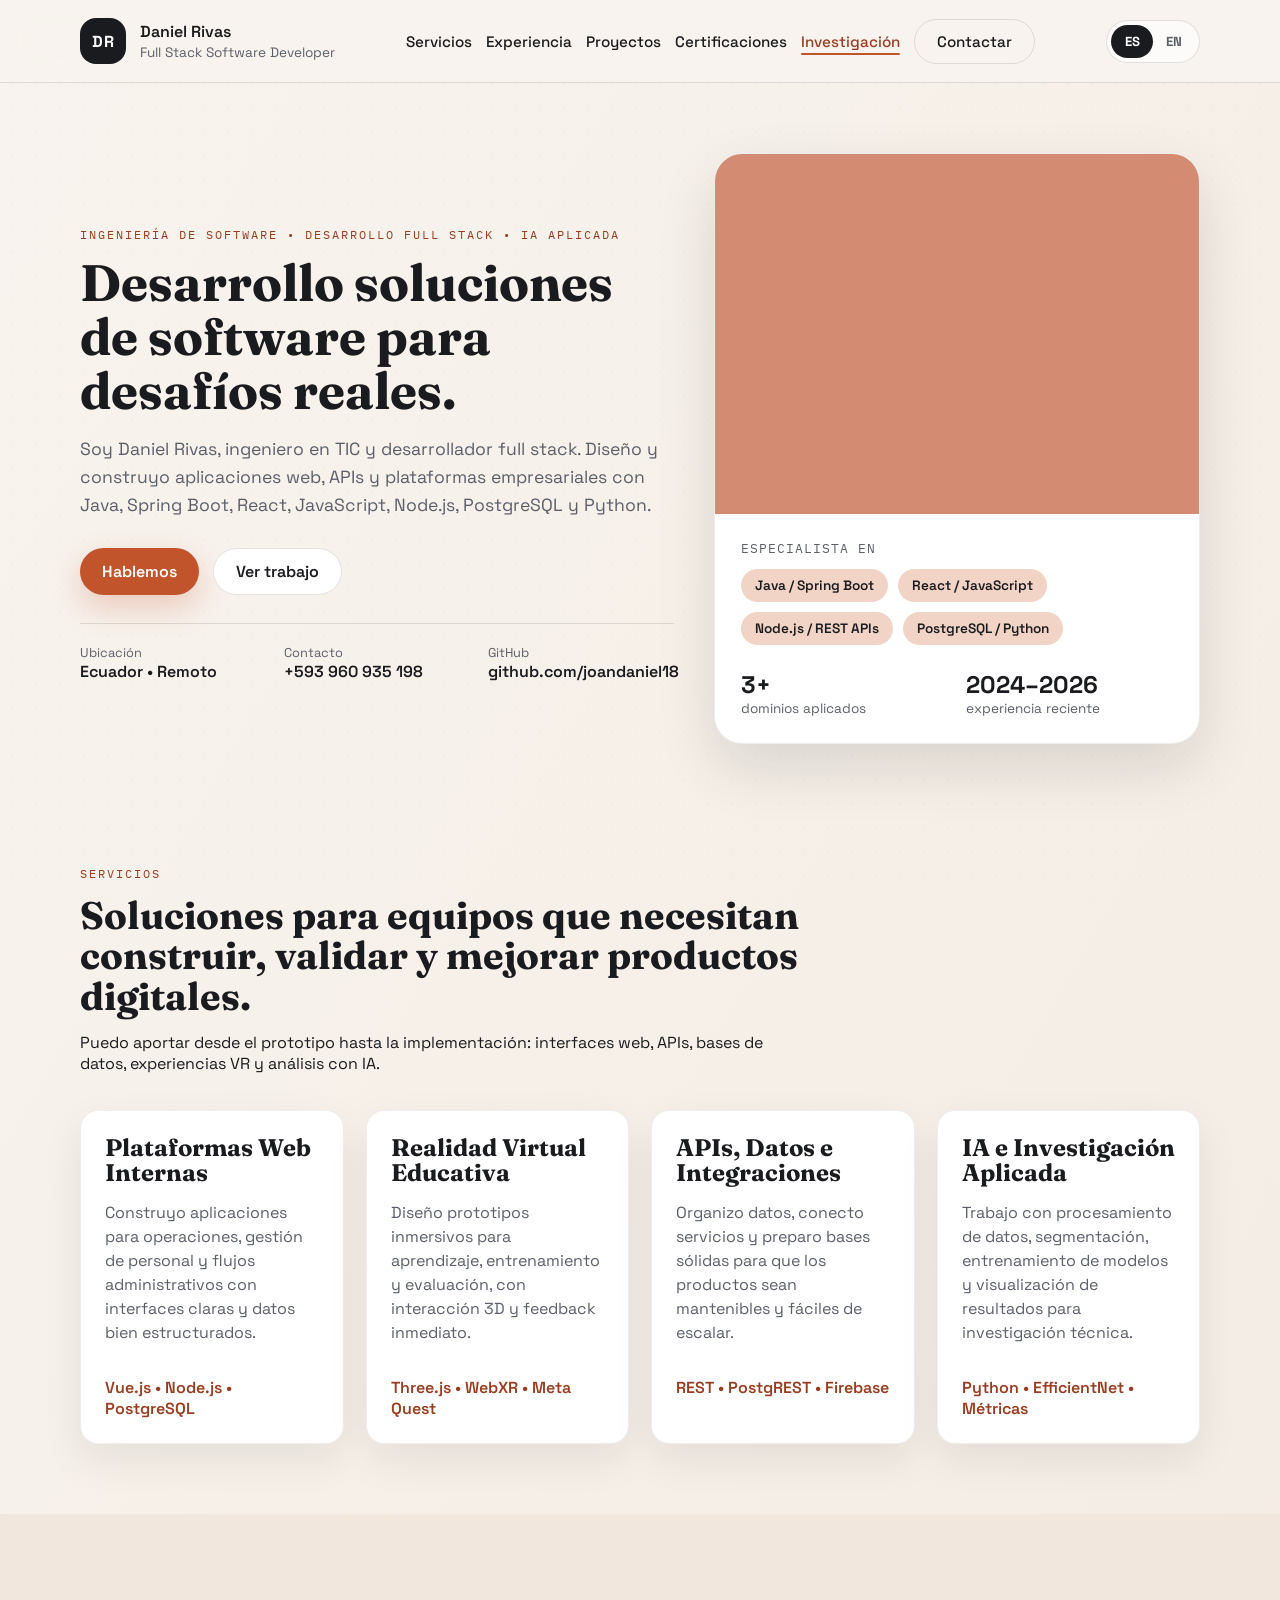
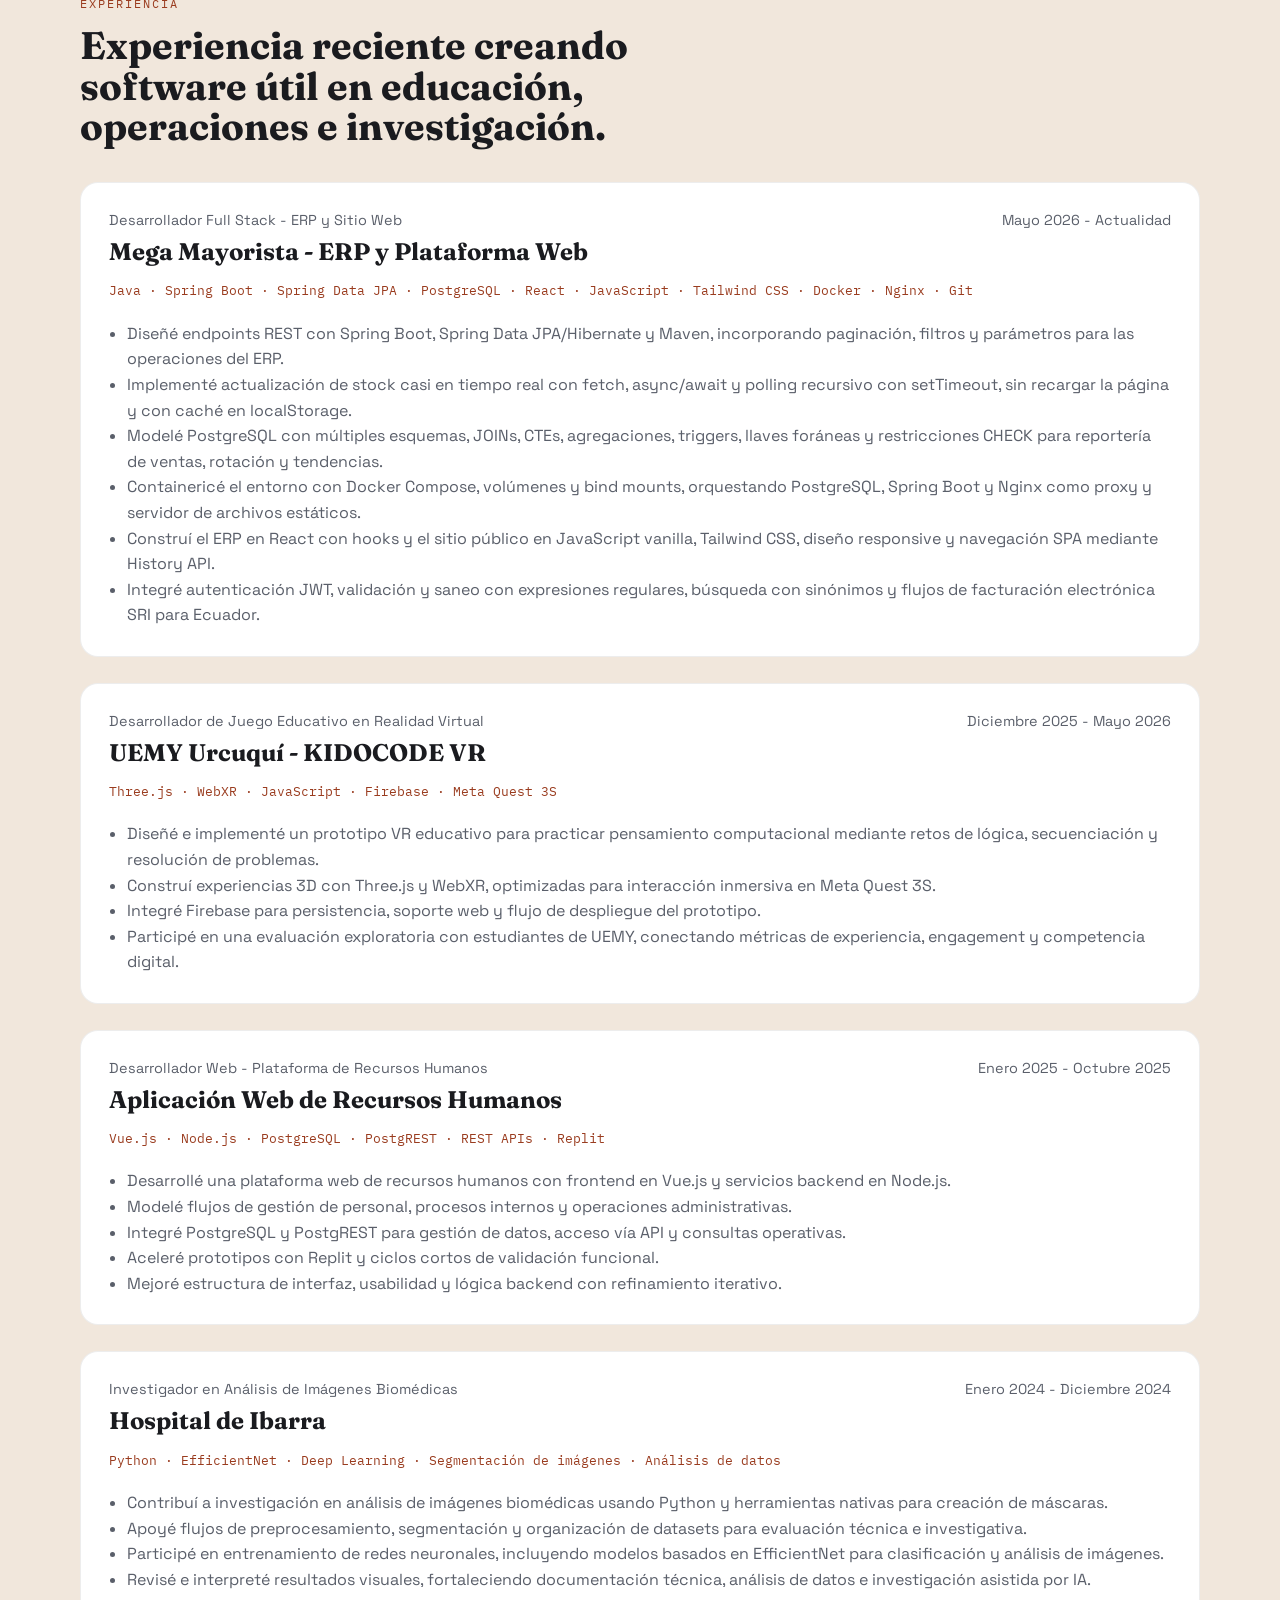
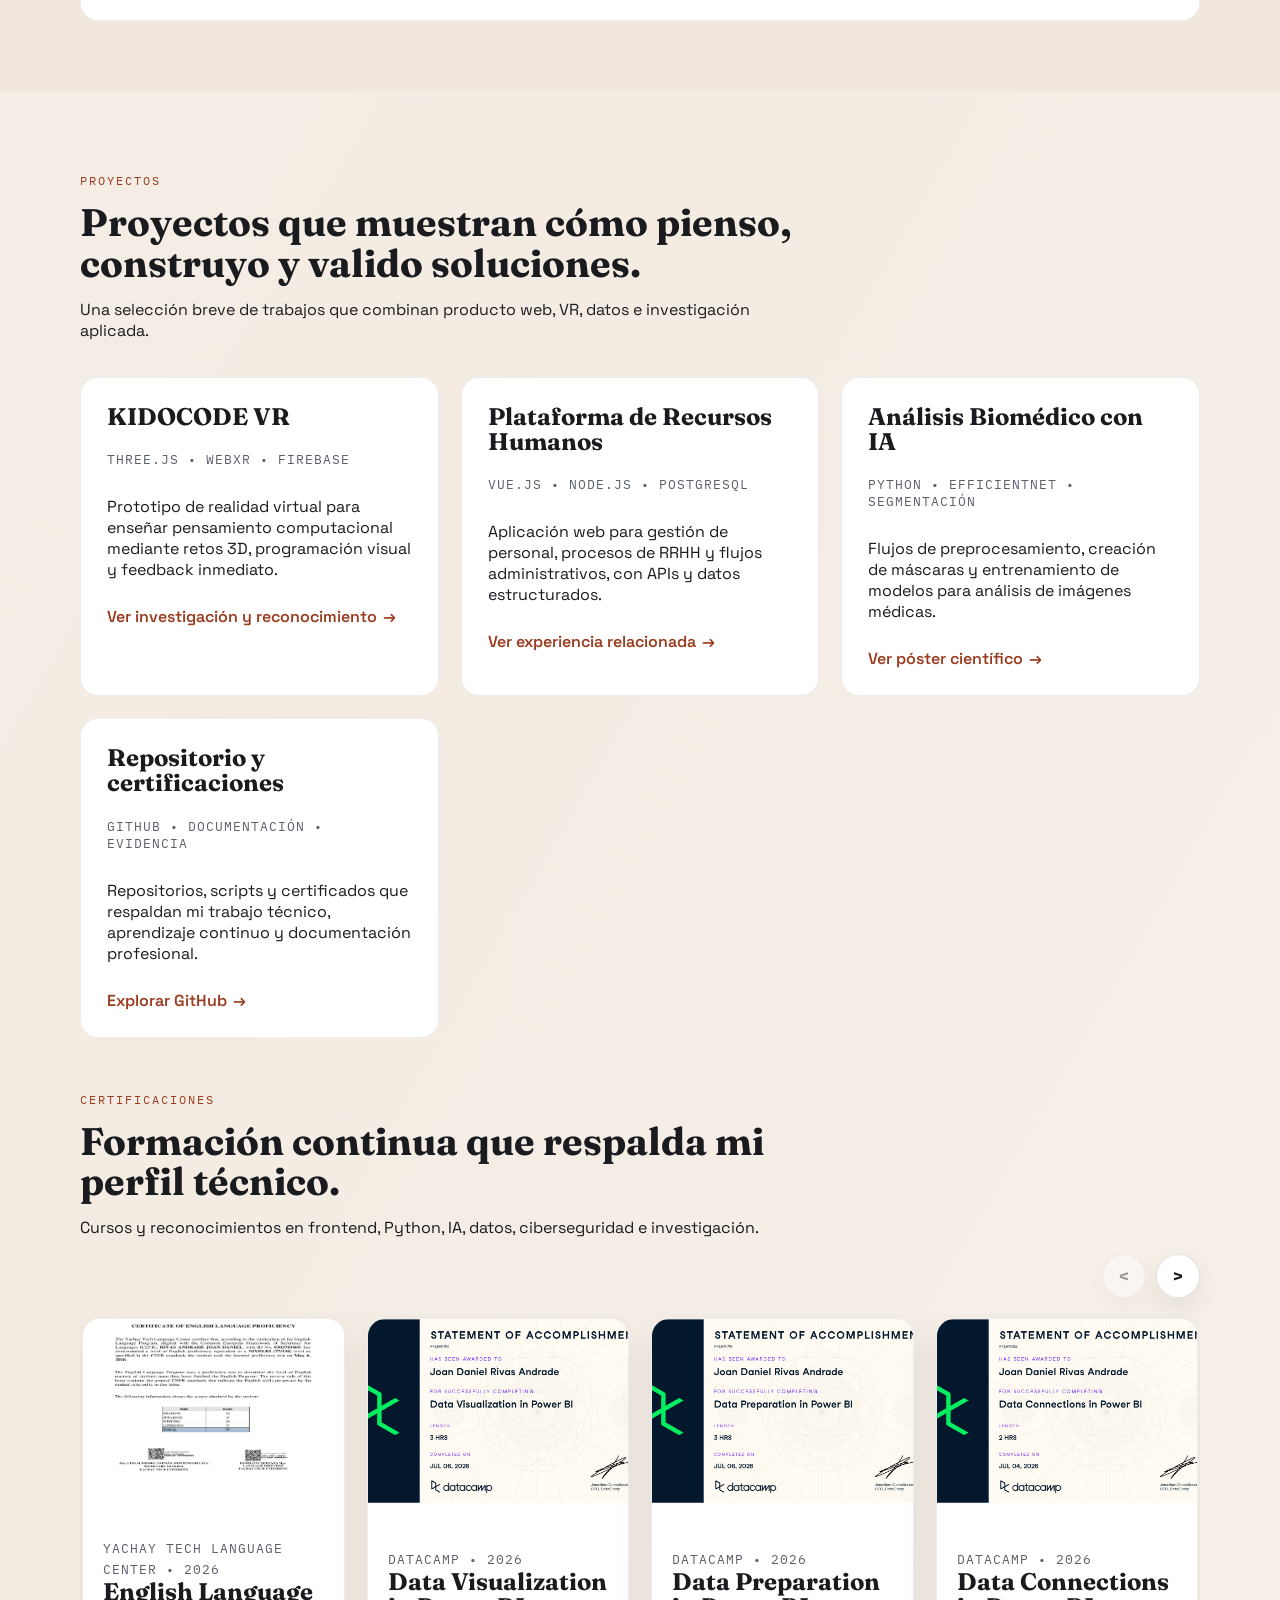
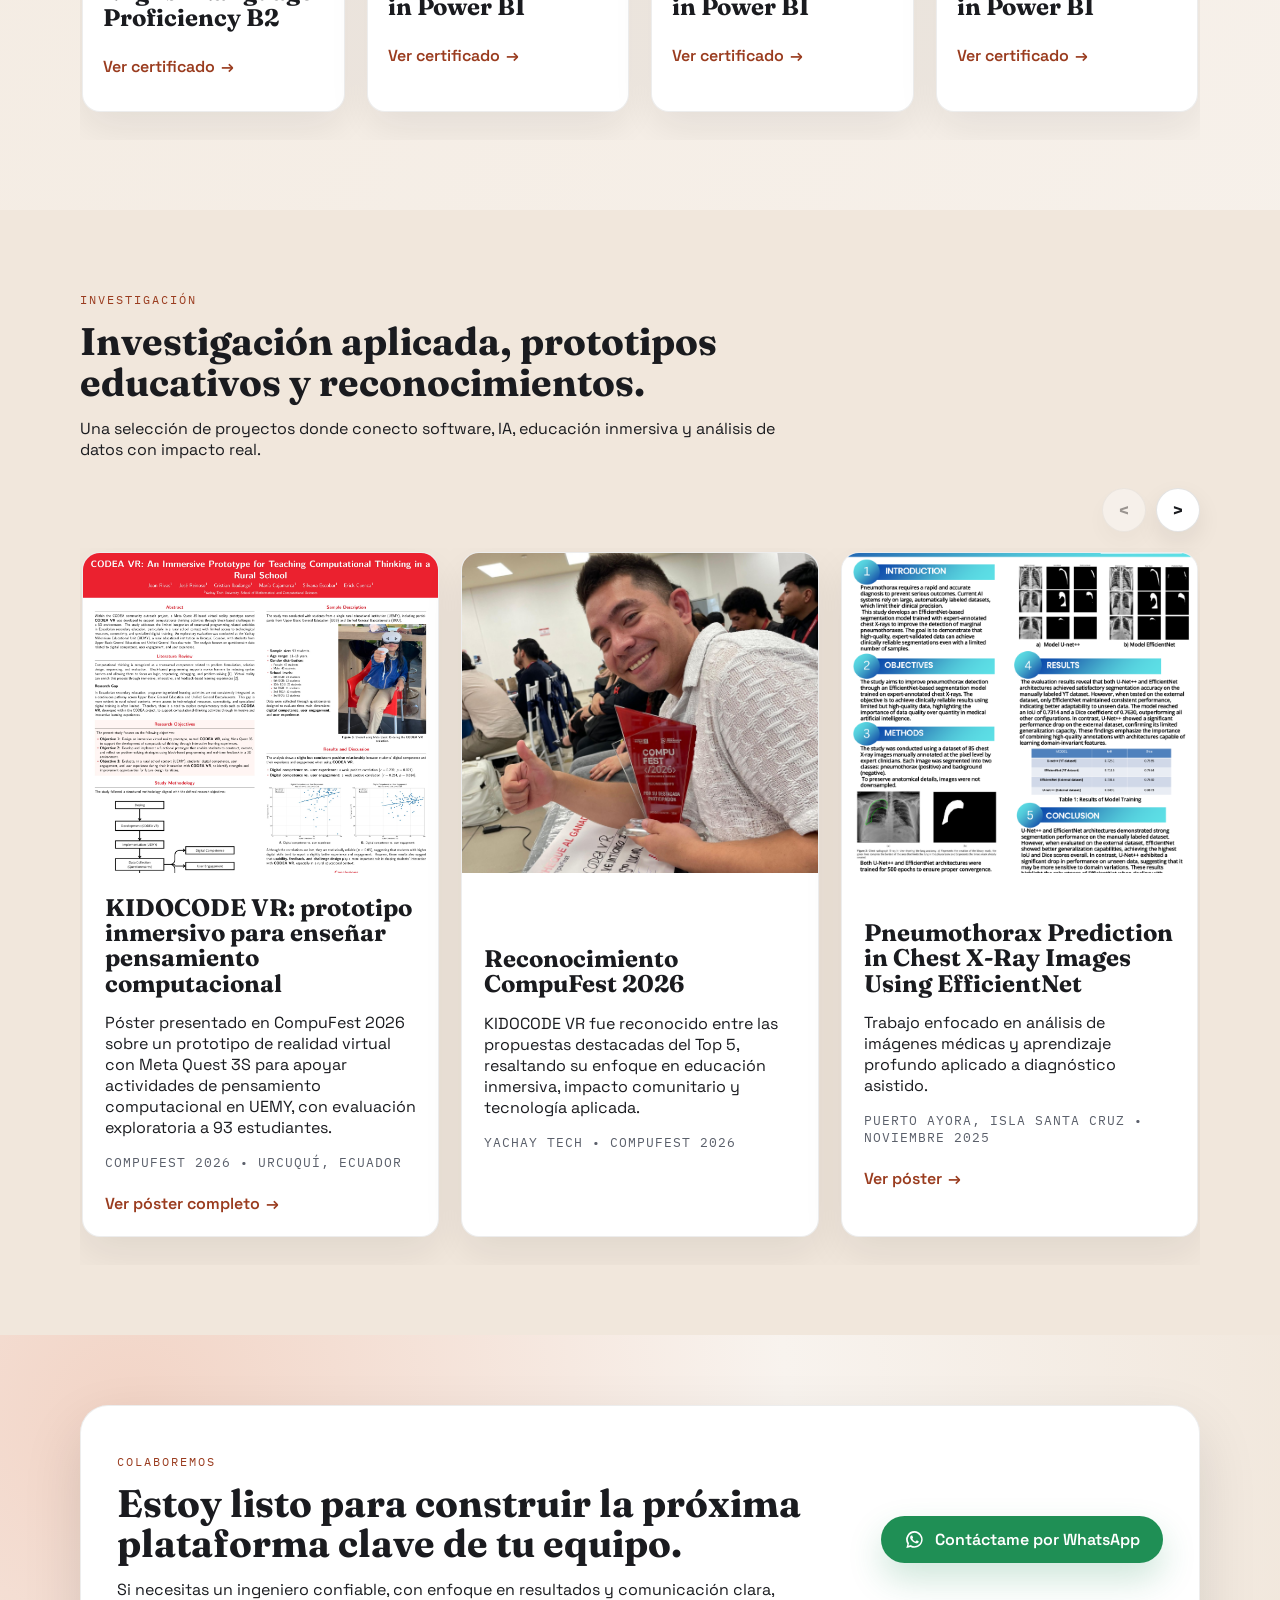
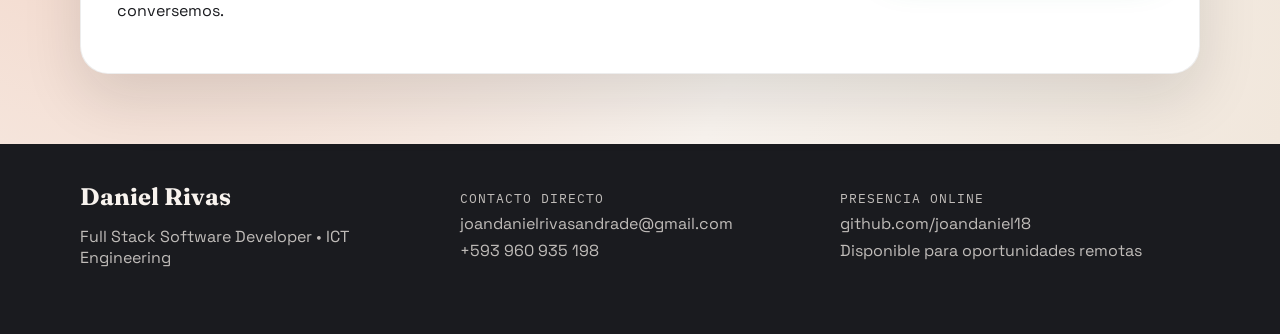
==== commit a226f71f: "Add Power BI visualization and preparation certificates" ====
--- a/index.html
+++ b/index.html
@@ -274,6 +274,22 @@
                   <span class="mono" data-i18n="certifications.englishProficiencyIssuer">Yachay Tech Language Center • 2026</span>
                   <h3 data-i18n="certifications.englishProficiencyTitle">English Language Proficiency B2</h3>
                   <a class="link" href="assets/certificates/english-language-proficiency-b2-yachay-tech.pdf" target="_blank" rel="noreferrer" data-i18n="certifications.view">Ver certificado</a>
+                </div>
+              </article>
+              <article class="certificate-card reveal" data-carousel-card>
+                <img src="assets/certificates/previews/data-visualization-in-power-bi.jpg" alt="Certificado de Data Visualization in Power BI de DataCamp" data-i18n-alt="certifications.dataVisualizationPowerBiAlt" />
+                <div class="certificate-body">
+                  <span class="mono" data-i18n="certifications.dataVisualizationPowerBiIssuer">DataCamp • 2026</span>
+                  <h3 data-i18n="certifications.dataVisualizationPowerBiTitle">Data Visualization in Power BI</h3>
+                  <a class="link" href="assets/certificates/data-visualization-in-power-bi.pdf" target="_blank" rel="noreferrer" data-i18n="certifications.view">Ver certificado</a>
+                </div>
+              </article>
+              <article class="certificate-card reveal" data-carousel-card>
+                <img src="assets/certificates/previews/data-preparation-in-power-bi.jpg" alt="Certificado de Data Preparation in Power BI de DataCamp" data-i18n-alt="certifications.dataPreparationPowerBiAlt" />
+                <div class="certificate-body">
+                  <span class="mono" data-i18n="certifications.dataPreparationPowerBiIssuer">DataCamp • 2026</span>
+                  <h3 data-i18n="certifications.dataPreparationPowerBiTitle">Data Preparation in Power BI</h3>
+                  <a class="link" href="assets/certificates/data-preparation-in-power-bi.pdf" target="_blank" rel="noreferrer" data-i18n="certifications.view">Ver certificado</a>
                 </div>
               </article>
               <article class="certificate-card reveal" data-carousel-card>
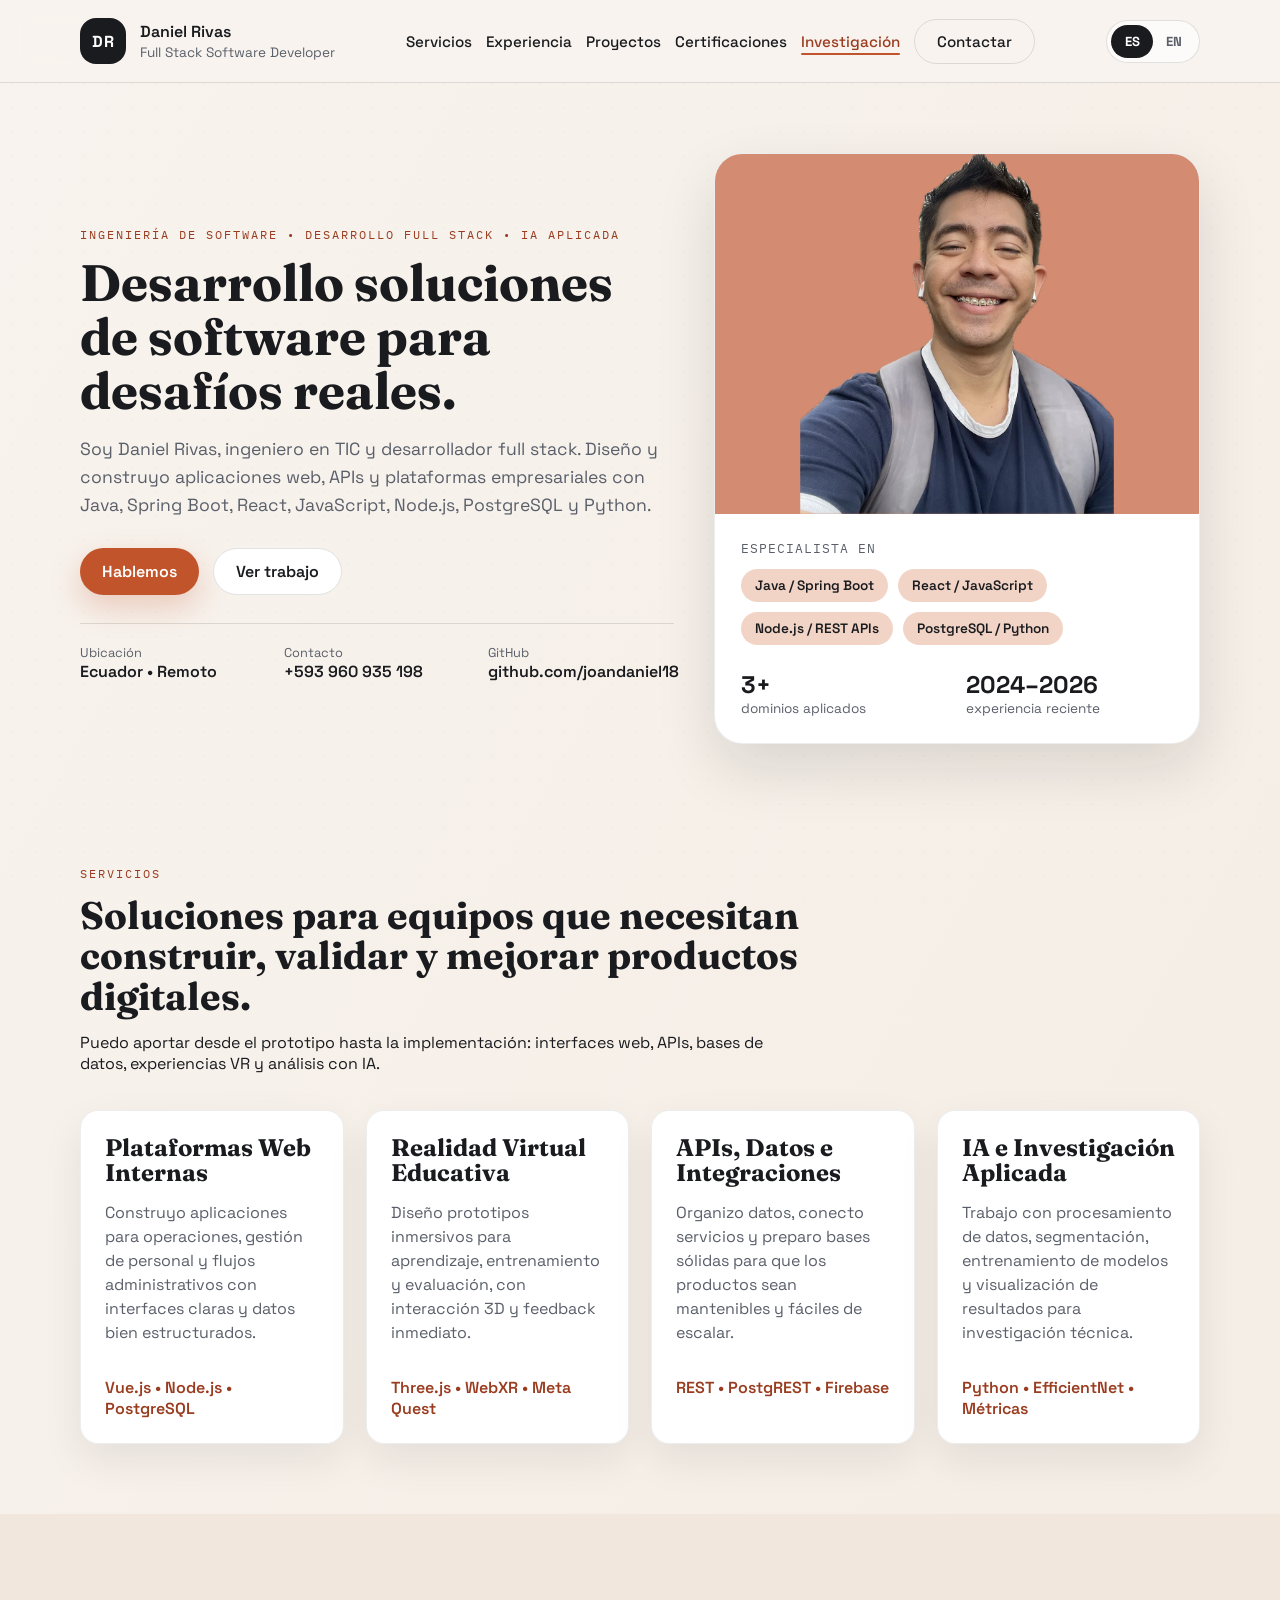
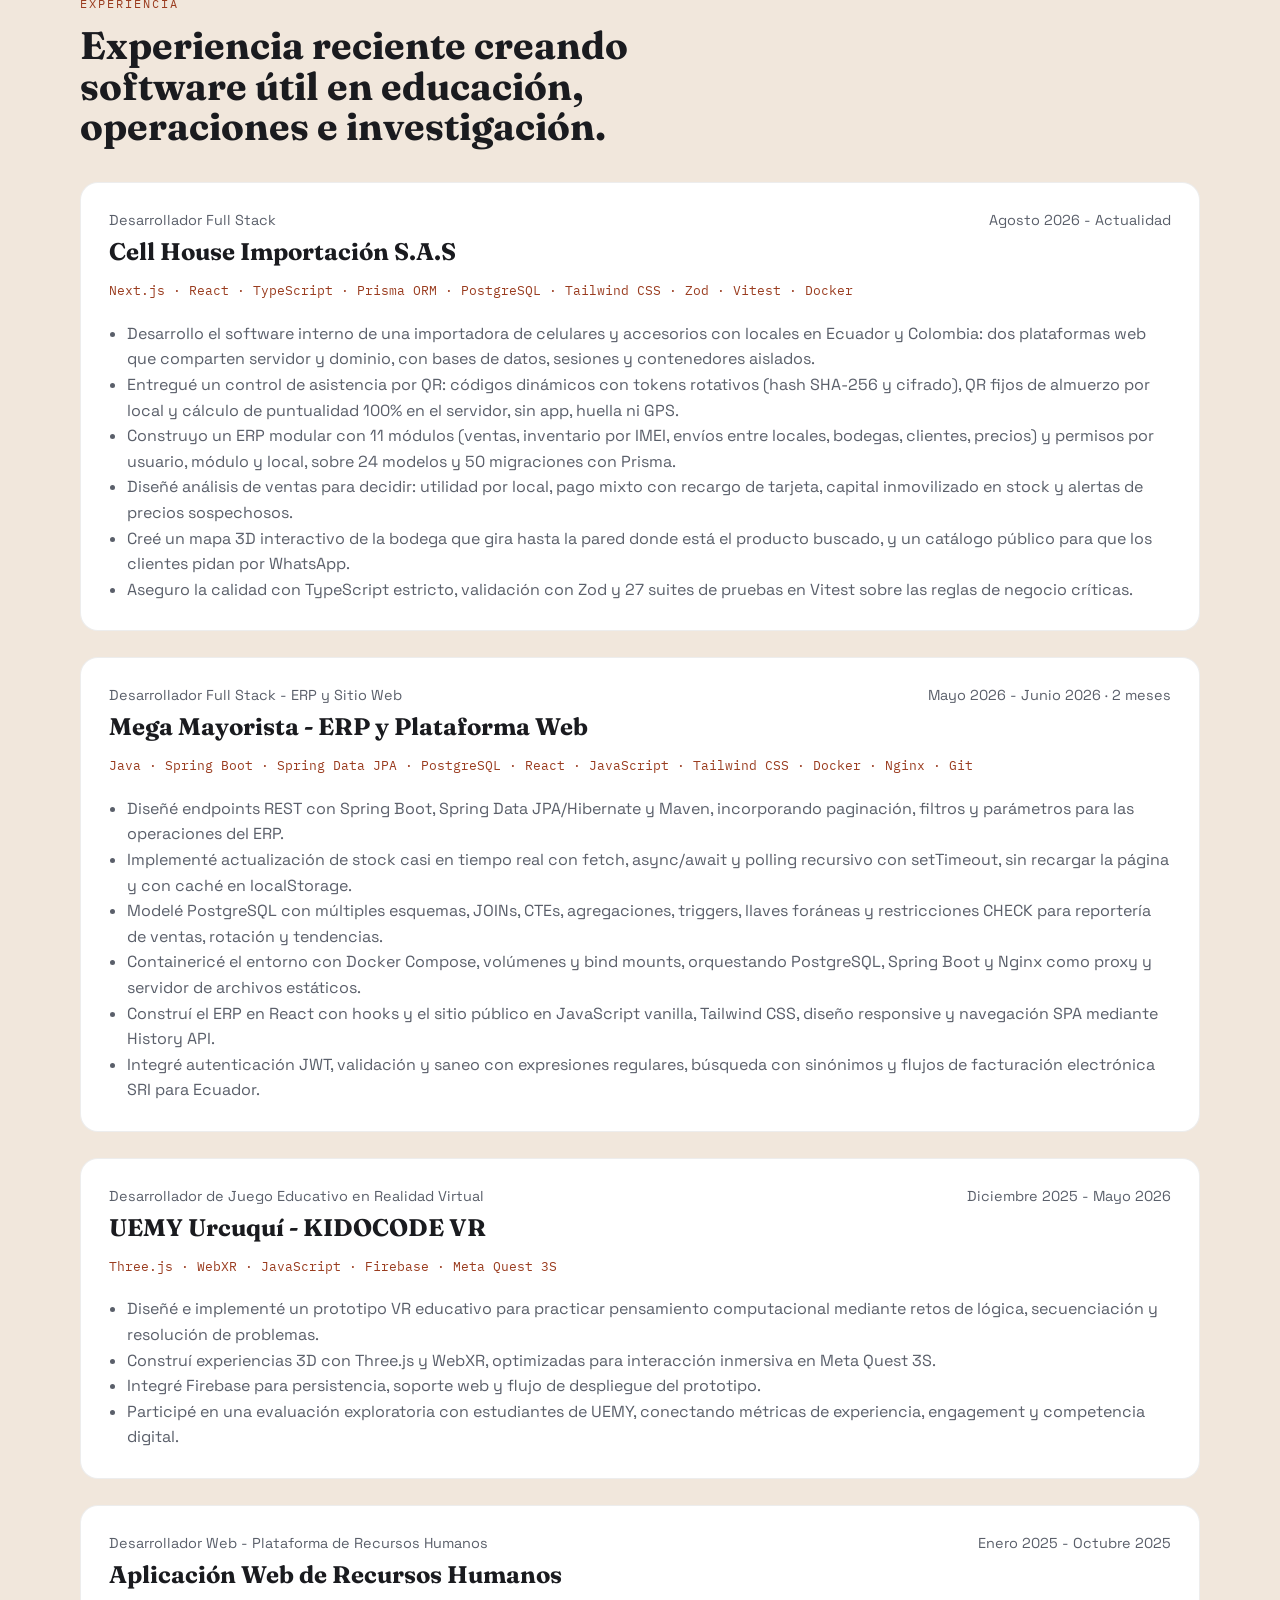
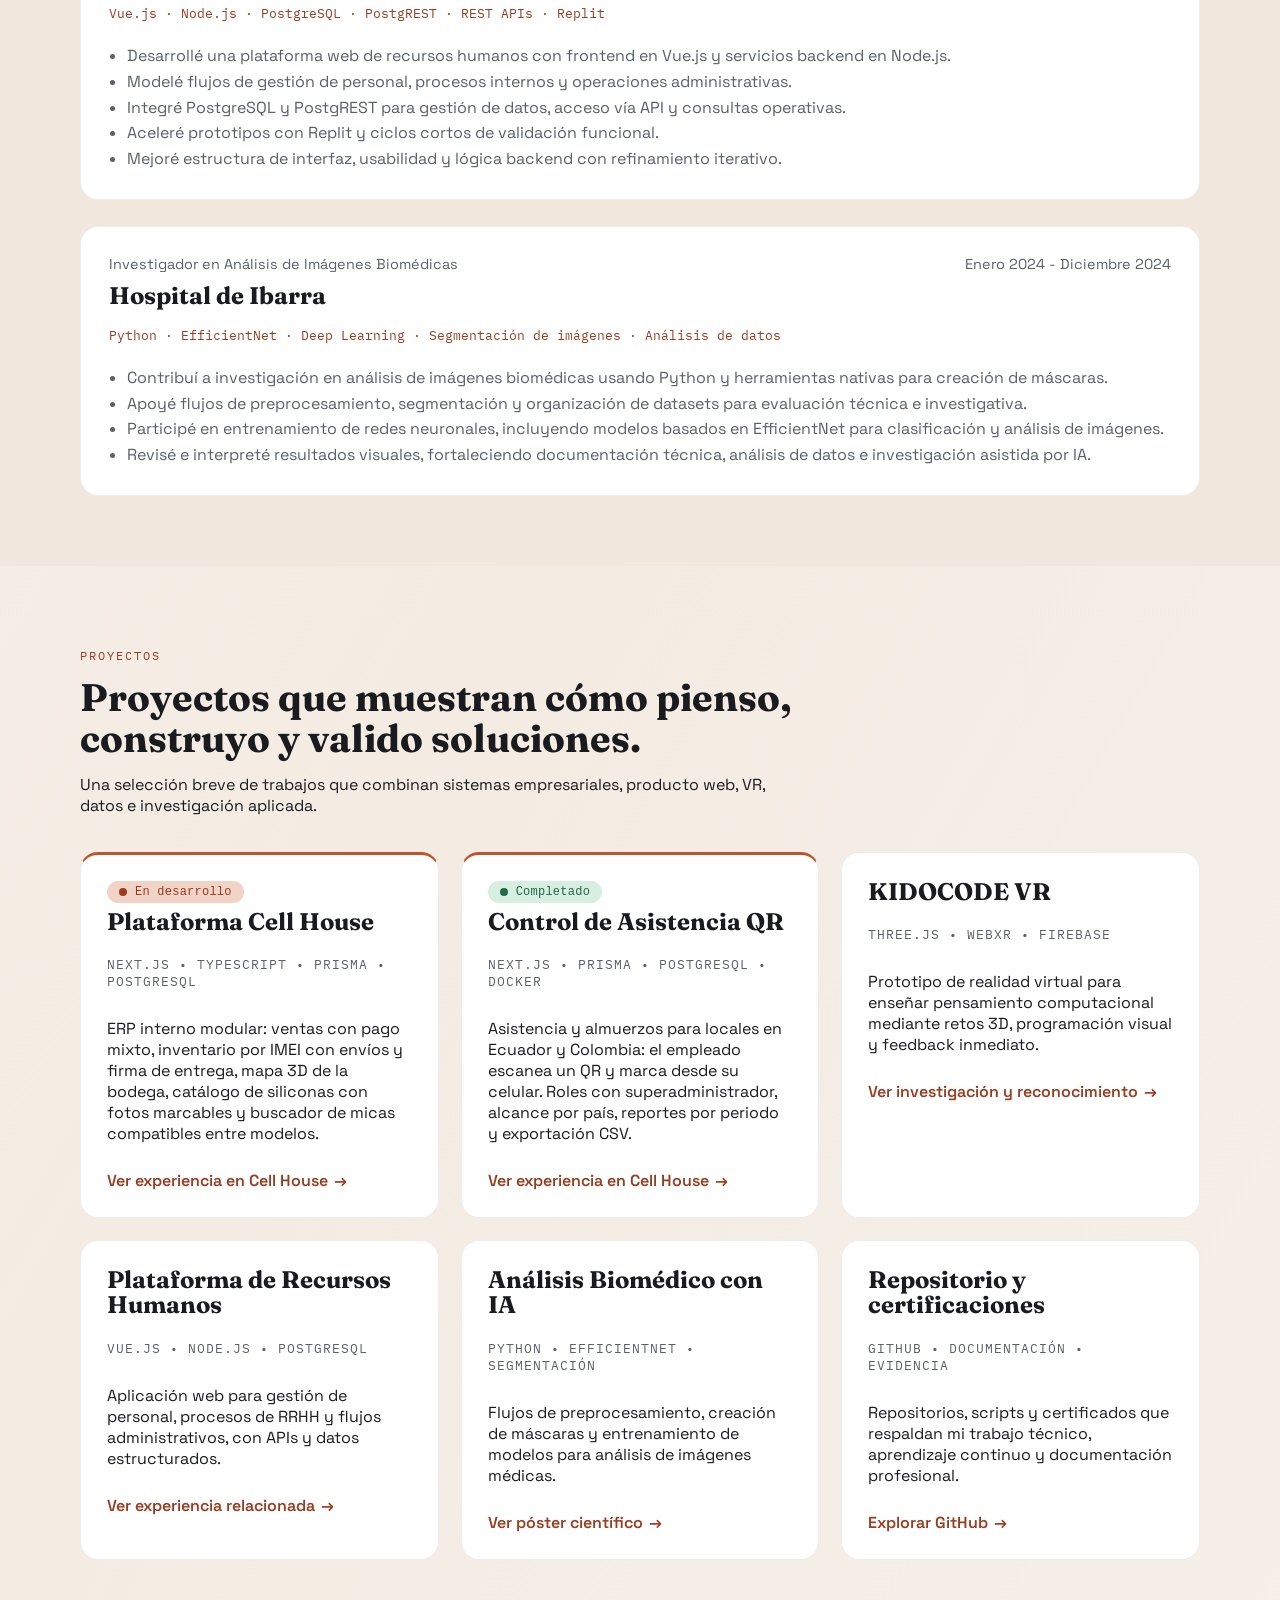
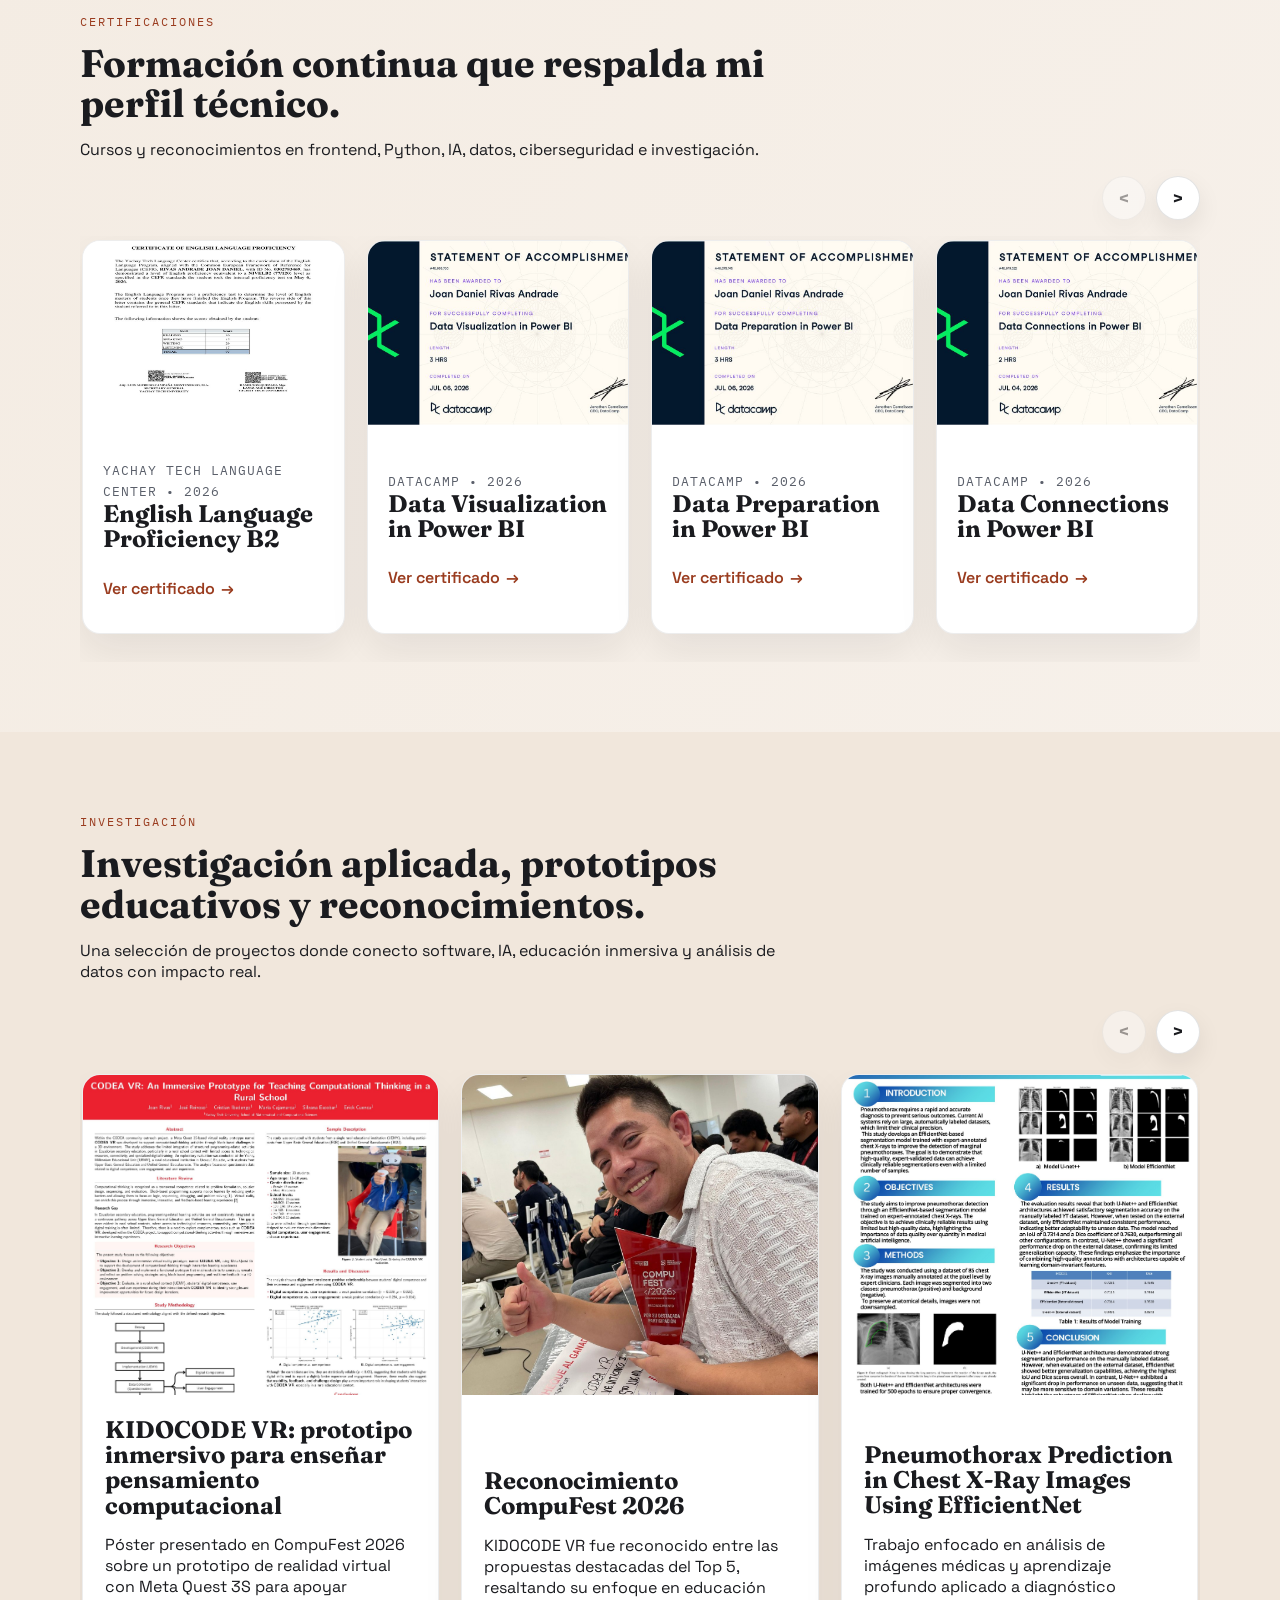
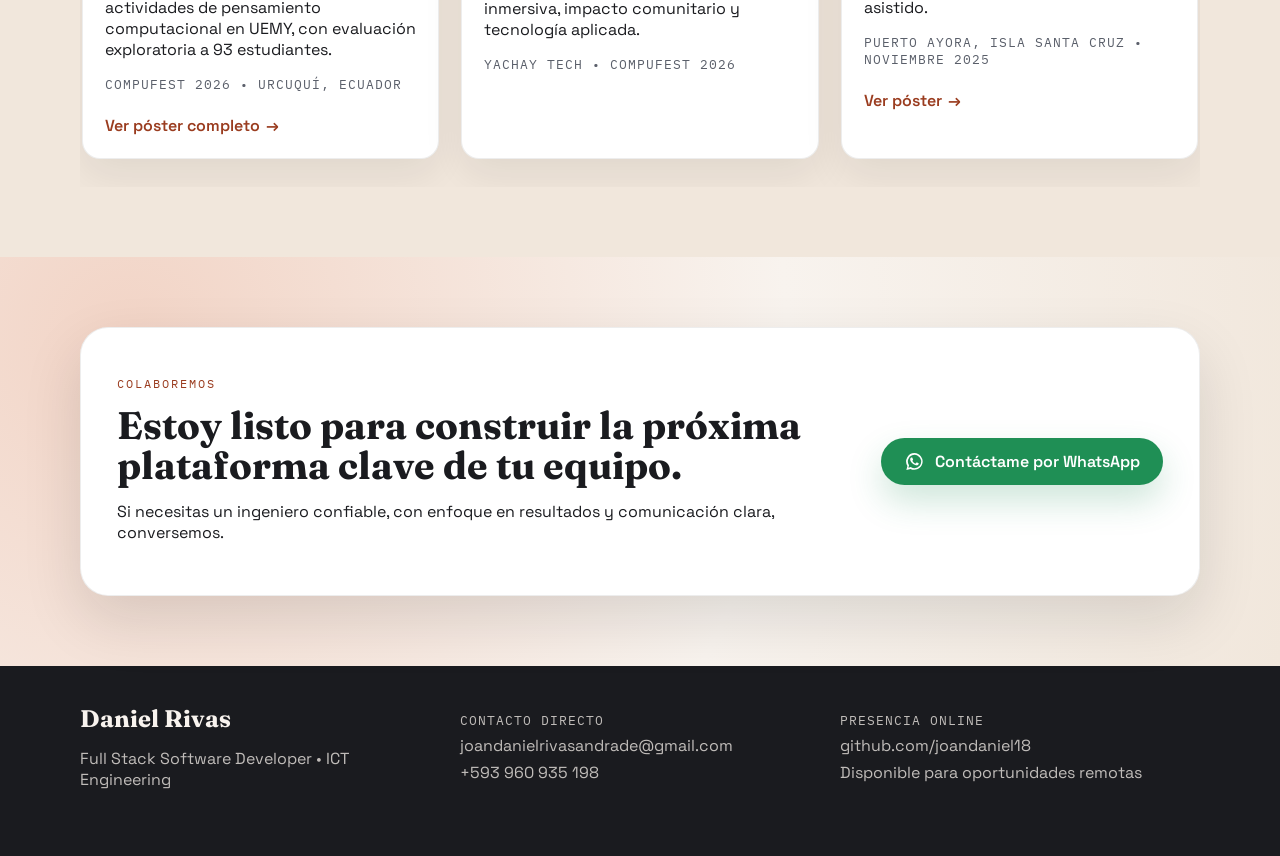
==== commit 10414518: "Add Cell House experience and optimize portfolio images - Add current Full Stack role at Cell House " ====
--- a/index.html
+++ b/index.html
@@ -9,7 +9,7 @@
   <link rel="preconnect" href="https://fonts.googleapis.com" />
   <link rel="preconnect" href="https://fonts.gstatic.com" crossorigin />
   <link href="https://fonts.googleapis.com/css2?family=Fraunces:wght@400;600;700&family=Space+Grotesk:wght@300;400;500;600;700&family=IBM+Plex+Mono:wght@400;500&display=swap" rel="stylesheet" />
-  <link rel="stylesheet" href="styles.css?v=20260629-1" />
+  <link rel="stylesheet" href="styles.css?v=20261104-2" />
 </head>
 <body>
   <div class="bg-noise" aria-hidden="true"></div>
@@ -84,10 +84,6 @@
         </div>
         <div class="hero-card">
           <div class="portrait" role="img" aria-label="Fotografía profesional de Daniel Rivas" data-i18n-aria-label="hero.portraitAlt">
-            <div class="portrait-overlay">
-              <span data-i18n="hero.portraitTitle">Fotografía profesional</span>
-              <small data-i18n="hero.portraitSmall">Disponible a solicitud</small>
-            </div>
           </div>
           <div class="hero-card-body">
             <p class="mono" data-i18n="hero.specialist">Especialista en</p>
@@ -153,8 +149,24 @@
         <div class="timeline">
           <div class="timeline-item reveal">
             <div class="timeline-meta">
+              <span class="timeline-role" data-i18n="experience.chRole">Desarrollador Full Stack</span>
+              <span class="timeline-date" data-i18n="experience.chDate">Agosto 2026 - Actualidad</span>
+            </div>
+            <h3 data-i18n="experience.chTitle">Cell House Importación S.A.S</h3>
+            <p class="experience-stack" data-i18n="experience.chStack">Next.js · React · TypeScript · Prisma ORM · PostgreSQL · Tailwind CSS · Zod · Vitest · Docker</p>
+            <ul class="timeline-list">
+              <li data-i18n="experience.chPoint1">Desarrollo el software interno de una importadora de celulares y accesorios con locales en Ecuador y Colombia: dos plataformas web que comparten servidor y dominio, con bases de datos, sesiones y contenedores aislados.</li>
+              <li data-i18n="experience.chPoint2">Entregué un control de asistencia por QR: códigos dinámicos con tokens rotativos (hash SHA-256 y cifrado), QR fijos de almuerzo por local y cálculo de puntualidad 100% en el servidor, sin app, huella ni GPS.</li>
+              <li data-i18n="experience.chPoint3">Construyo un ERP modular con 11 módulos (ventas, inventario por IMEI, envíos entre locales, bodegas, clientes, precios) y permisos por usuario, módulo y local, sobre 24 modelos y 50 migraciones con Prisma.</li>
+              <li data-i18n="experience.chPoint4">Diseñé análisis de ventas para decidir: utilidad por local, pago mixto con recargo de tarjeta, capital inmovilizado en stock y alertas de precios sospechosos.</li>
+              <li data-i18n="experience.chPoint5">Creé un mapa 3D interactivo de la bodega que gira hasta la pared donde está el producto buscado, y un catálogo público para que los clientes pidan por WhatsApp.</li>
+              <li data-i18n="experience.chPoint6">Aseguro la calidad con TypeScript estricto, validación con Zod y 27 suites de pruebas en Vitest sobre las reglas de negocio críticas.</li>
+            </ul>
+          </div>
+          <div class="timeline-item reveal">
+            <div class="timeline-meta">
               <span class="timeline-role" data-i18n="experience.erpRole">Desarrollador Full Stack - ERP y Sitio Web</span>
-              <span class="timeline-date" data-i18n="experience.erpDate">Mayo 2026 - Actualidad</span>
+              <span class="timeline-date" data-i18n="experience.erpDate">Mayo 2026 - Junio 2026 · 2 meses</span>
             </div>
             <h3 data-i18n="experience.erpTitle">Mega Mayorista - ERP y Plataforma Web</h3>
             <p class="experience-stack" data-i18n="experience.erpStack">Java · Spring Boot · Spring Data JPA · PostgreSQL · React · JavaScript · Tailwind CSS · Docker · Nginx · Git</p>
@@ -219,9 +231,27 @@
         <div class="section-header">
           <p class="eyebrow" data-i18n="projects.eyebrow">Proyectos</p>
           <h2 data-i18n="projects.title">Proyectos que muestran cómo pienso, construyo y valido soluciones.</h2>
-          <p data-i18n="projects.description">Una selección breve de trabajos que combinan producto web, VR, datos e investigación aplicada.</p>
+          <p data-i18n="projects.description">Una selección breve de trabajos que combinan sistemas empresariales, producto web, VR, datos e investigación aplicada.</p>
         </div>
         <div class="project-grid">
+          <article class="project-card project-card--featured reveal">
+            <div class="project-header">
+              <span class="status-badge status-badge--live" data-i18n="projects.statusLive">En desarrollo</span>
+              <h3 data-i18n="projects.chTitle">Plataforma Cell House</h3>
+              <span class="mono">Next.js • TypeScript • Prisma • PostgreSQL</span>
+            </div>
+            <p data-i18n="projects.chText">ERP interno modular: ventas con pago mixto, inventario por IMEI con envíos y firma de entrega, mapa 3D de la bodega, catálogo de siliconas con fotos marcables y buscador de micas compatibles entre modelos.</p>
+            <a class="link" href="#experiencia" data-i18n="projects.chLink">Ver experiencia en Cell House</a>
+          </article>
+          <article class="project-card project-card--featured reveal">
+            <div class="project-header">
+              <span class="status-badge status-badge--done" data-i18n="projects.statusDone">Completado</span>
+              <h3 data-i18n="projects.qrTitle">Control de Asistencia QR</h3>
+              <span class="mono">Next.js • Prisma • PostgreSQL • Docker</span>
+            </div>
+            <p data-i18n="projects.qrText">Asistencia y almuerzos para locales en Ecuador y Colombia: el empleado escanea un QR y marca desde su celular. Roles con superadministrador, alcance por país, reportes por periodo y exportación CSV.</p>
+            <a class="link" href="#experiencia" data-i18n="projects.qrLink">Ver experiencia en Cell House</a>
+          </article>
           <article class="project-card reveal">
             <div class="project-header">
               <h3 data-i18n="projects.kidocodeTitle">KIDOCODE VR</h3>
@@ -269,7 +299,7 @@
             <div class="certificate-track" data-carousel-track tabindex="0">
               <!-- Keep English proficiency first: high-signal credential for IT employers, regardless of date. -->
               <article class="certificate-card reveal" data-carousel-card data-certificate-priority="primary">
-                <img src="assets/certificates/previews/english-language-proficiency-b2-yachay-tech.jpg" alt="Certificado de suficiencia en inglés B2 de Yachay Tech" data-i18n-alt="certifications.englishProficiencyAlt" />
+                <img loading="lazy" decoding="async" src="assets/certificates/previews/english-language-proficiency-b2-yachay-tech.jpg" alt="Certificado de suficiencia en inglés B2 de Yachay Tech" data-i18n-alt="certifications.englishProficiencyAlt" />
                 <div class="certificate-body">
                   <span class="mono" data-i18n="certifications.englishProficiencyIssuer">Yachay Tech Language Center • 2026</span>
                   <h3 data-i18n="certifications.englishProficiencyTitle">English Language Proficiency B2</h3>
@@ -277,7 +307,7 @@
                 </div>
               </article>
               <article class="certificate-card reveal" data-carousel-card>
-                <img src="assets/certificates/previews/data-visualization-in-power-bi.jpg" alt="Certificado de Data Visualization in Power BI de DataCamp" data-i18n-alt="certifications.dataVisualizationPowerBiAlt" />
+                <img loading="lazy" decoding="async" src="assets/certificates/previews/data-visualization-in-power-bi.jpg" alt="Certificado de Data Visualization in Power BI de DataCamp" data-i18n-alt="certifications.dataVisualizationPowerBiAlt" />
                 <div class="certificate-body">
                   <span class="mono" data-i18n="certifications.dataVisualizationPowerBiIssuer">DataCamp • 2026</span>
                   <h3 data-i18n="certifications.dataVisualizationPowerBiTitle">Data Visualization in Power BI</h3>
@@ -285,7 +315,7 @@
                 </div>
               </article>
               <article class="certificate-card reveal" data-carousel-card>
-                <img src="assets/certificates/previews/data-preparation-in-power-bi.jpg" alt="Certificado de Data Preparation in Power BI de DataCamp" data-i18n-alt="certifications.dataPreparationPowerBiAlt" />
+                <img loading="lazy" decoding="async" src="assets/certificates/previews/data-preparation-in-power-bi.jpg" alt="Certificado de Data Preparation in Power BI de DataCamp" data-i18n-alt="certifications.dataPreparationPowerBiAlt" />
                 <div class="certificate-body">
                   <span class="mono" data-i18n="certifications.dataPreparationPowerBiIssuer">DataCamp • 2026</span>
                   <h3 data-i18n="certifications.dataPreparationPowerBiTitle">Data Preparation in Power BI</h3>
@@ -293,7 +323,7 @@
                 </div>
               </article>
               <article class="certificate-card reveal" data-carousel-card>
-                <img src="assets/certificates/previews/data-connections-in-power-bi.jpg" alt="Certificado de Data Connections in Power BI de DataCamp" data-i18n-alt="certifications.dataConnectionsPowerBiAlt" />
+                <img loading="lazy" decoding="async" src="assets/certificates/previews/data-connections-in-power-bi.jpg" alt="Certificado de Data Connections in Power BI de DataCamp" data-i18n-alt="certifications.dataConnectionsPowerBiAlt" />
                 <div class="certificate-body">
                   <span class="mono" data-i18n="certifications.dataConnectionsPowerBiIssuer">DataCamp • 2026</span>
                   <h3 data-i18n="certifications.dataConnectionsPowerBiTitle">Data Connections in Power BI</h3>
@@ -301,7 +331,7 @@
                 </div>
               </article>
               <article class="certificate-card reveal" data-carousel-card>
-                <img src="assets/certificates/previews/power-bi-for-end-users.jpg" alt="Certificado de Power BI for End Users de DataCamp" data-i18n-alt="certifications.powerBiAlt" />
+                <img loading="lazy" decoding="async" src="assets/certificates/previews/power-bi-for-end-users.jpg" alt="Certificado de Power BI for End Users de DataCamp" data-i18n-alt="certifications.powerBiAlt" />
                 <div class="certificate-body">
                   <span class="mono" data-i18n="certifications.powerBiIssuer">DataCamp • 2026</span>
                   <h3 data-i18n="certifications.powerBiTitle">Power BI for End Users</h3>
@@ -309,7 +339,7 @@
                 </div>
               </article>
               <article class="certificate-card reveal" data-carousel-card>
-                <img src="assets/certificates/previews/azure-fundamentals.jpg" alt="Certificado de Azure Fundamentals de Simplilearn SkillUp" data-i18n-alt="certifications.azureFundamentalsAlt" />
+                <img loading="lazy" decoding="async" src="assets/certificates/previews/azure-fundamentals.jpg" alt="Certificado de Azure Fundamentals de Simplilearn SkillUp" data-i18n-alt="certifications.azureFundamentalsAlt" />
                 <div class="certificate-body">
                   <span class="mono" data-i18n="certifications.azureFundamentalsIssuer">Simplilearn SkillUp • 2026</span>
                   <h3 data-i18n="certifications.azureFundamentalsTitle">Azure Fundamentals</h3>
@@ -317,7 +347,7 @@
                 </div>
               </article>
               <article class="certificate-card reveal" data-carousel-card>
-                <img src="assets/certificates/previews/agile-scrum-master.jpg" alt="Certificado de Agile Scrum Master de Simplilearn SkillUp" data-i18n-alt="certifications.agileScrumAlt" />
+                <img loading="lazy" decoding="async" src="assets/certificates/previews/agile-scrum-master.jpg" alt="Certificado de Agile Scrum Master de Simplilearn SkillUp" data-i18n-alt="certifications.agileScrumAlt" />
                 <div class="certificate-body">
                   <span class="mono" data-i18n="certifications.agileScrumIssuer">Simplilearn SkillUp • 2026</span>
                   <h3 data-i18n="certifications.agileScrumTitle">Agile Scrum Master</h3>
@@ -325,7 +355,7 @@
                 </div>
               </article>
               <article class="certificate-card reveal" data-carousel-card>
-                <img src="assets/certificates/previews/introduction-to-jira.jpg" alt="Certificado de Introduction to JIRA de Simplilearn SkillUp" data-i18n-alt="certifications.jiraAlt" />
+                <img loading="lazy" decoding="async" src="assets/certificates/previews/introduction-to-jira.jpg" alt="Certificado de Introduction to JIRA de Simplilearn SkillUp" data-i18n-alt="certifications.jiraAlt" />
                 <div class="certificate-body">
                   <span class="mono" data-i18n="certifications.jiraIssuer">Simplilearn SkillUp • 2026</span>
                   <h3 data-i18n="certifications.jiraTitle">Introduction to JIRA</h3>
@@ -333,7 +363,7 @@
                 </div>
               </article>
               <article class="certificate-card reveal" data-carousel-card>
-                <img src="assets/certificates/previews/introduction-to-itil-v4.jpg" alt="Certificado de Introduction to ITIL V4 de Simplilearn SkillUp" data-i18n-alt="certifications.itilAlt" />
+                <img loading="lazy" decoding="async" src="assets/certificates/previews/introduction-to-itil-v4.jpg" alt="Certificado de Introduction to ITIL V4 de Simplilearn SkillUp" data-i18n-alt="certifications.itilAlt" />
                 <div class="certificate-body">
                   <span class="mono" data-i18n="certifications.itilIssuer">Simplilearn SkillUp • 2026</span>
                   <h3 data-i18n="certifications.itilTitle">Introduction to ITIL V4</h3>
@@ -341,7 +371,7 @@
                 </div>
               </article>
               <article class="certificate-card reveal" data-carousel-card>
-                <img src="assets/certificates/previews/microsoft-ai.jpg" alt="Certificado Microsoft de introducción a inteligencia artificial" data-i18n-alt="certifications.microsoftAlt" />
+                <img loading="lazy" decoding="async" src="assets/certificates/previews/microsoft-ai.jpg" alt="Certificado Microsoft de introducción a inteligencia artificial" data-i18n-alt="certifications.microsoftAlt" />
                 <div class="certificate-body">
                   <span class="mono" data-i18n="certifications.microsoftIssuer">Microsoft • 2025</span>
                   <h3 data-i18n="certifications.microsoftTitle">Introducción a los conceptos de inteligencia artificial</h3>
@@ -349,7 +379,7 @@
                 </div>
               </article>
               <article class="certificate-card reveal" data-carousel-card>
-                <img src="assets/certificates/previews/supervised-learning-scikit-learn.jpg" alt="Certificado de Supervised Learning with scikit-learn" data-i18n-alt="certifications.scikitAlt" />
+                <img loading="lazy" decoding="async" src="assets/certificates/previews/supervised-learning-scikit-learn.jpg" alt="Certificado de Supervised Learning with scikit-learn" data-i18n-alt="certifications.scikitAlt" />
                 <div class="certificate-body">
                   <span class="mono" data-i18n="certifications.scikitIssuer">DataCamp • 2024</span>
                   <h3 data-i18n="certifications.scikitTitle">Supervised Learning with scikit-learn</h3>
@@ -357,7 +387,7 @@
                 </div>
               </article>
               <article class="certificate-card reveal" data-carousel-card>
-                <img src="assets/certificates/previews/monetizing-ai.jpg" alt="Certificado de Monetizing Artificial Intelligence" data-i18n-alt="certifications.monetizingAlt" />
+                <img loading="lazy" decoding="async" src="assets/certificates/previews/monetizing-ai.jpg" alt="Certificado de Monetizing Artificial Intelligence" data-i18n-alt="certifications.monetizingAlt" />
                 <div class="certificate-body">
                   <span class="mono" data-i18n="certifications.monetizingIssuer">DataCamp • 2024</span>
                   <h3 data-i18n="certifications.monetizingTitle">Monetizing Artificial Intelligence</h3>
@@ -365,7 +395,7 @@
                 </div>
               </article>
               <article class="certificate-card reveal" data-carousel-card>
-                <img src="assets/certificates/previews/introduction-to-azure.jpg" alt="Certificado de Introduction to Azure" data-i18n-alt="certifications.azureAlt" />
+                <img loading="lazy" decoding="async" src="assets/certificates/previews/introduction-to-azure.jpg" alt="Certificado de Introduction to Azure" data-i18n-alt="certifications.azureAlt" />
                 <div class="certificate-body">
                   <span class="mono" data-i18n="certifications.azureIssuer">DataCamp • 2026</span>
                   <h3 data-i18n="certifications.azureTitle">Introduction to Azure</h3>
@@ -373,7 +403,7 @@
                 </div>
               </article>
               <article class="certificate-card reveal" data-carousel-card>
-                <img src="assets/certificates/previews/angular-course.jpg" alt="Certificado del curso de Angular" data-i18n-alt="certifications.angularAlt" />
+                <img loading="lazy" decoding="async" src="assets/certificates/previews/angular-course.jpg" alt="Certificado del curso de Angular" data-i18n-alt="certifications.angularAlt" />
                 <div class="certificate-body">
                   <span class="mono" data-i18n="certifications.angularIssuer">Sololearn • 2025</span>
                   <h3 data-i18n="certifications.angularTitle">Angular</h3>
@@ -381,7 +411,7 @@
                 </div>
               </article>
               <article class="certificate-card reveal" data-carousel-card>
-                <img src="assets/certificates/previews/coding-for-data.jpg" alt="Certificado de Coding for Data" data-i18n-alt="certifications.codingDataAlt" />
+                <img loading="lazy" decoding="async" src="assets/certificates/previews/coding-for-data.jpg" alt="Certificado de Coding for Data" data-i18n-alt="certifications.codingDataAlt" />
                 <div class="certificate-body">
                   <span class="mono" data-i18n="certifications.codingDataIssuer">Sololearn • 2025</span>
                   <h3 data-i18n="certifications.codingDataTitle">Coding for Data</h3>
@@ -389,7 +419,7 @@
                 </div>
               </article>
               <article class="certificate-card reveal" data-carousel-card>
-                <img src="assets/certificates/previews/introduction-to-csharp-sololearn.jpg" alt="Certificado de Introduction to C# de Sololearn" data-i18n-alt="certifications.csharpAlt" />
+                <img loading="lazy" decoding="async" src="assets/certificates/previews/introduction-to-csharp-sololearn.jpg" alt="Certificado de Introduction to C# de Sololearn" data-i18n-alt="certifications.csharpAlt" />
                 <div class="certificate-body">
                   <span class="mono" data-i18n="certifications.csharpIssuer">Sololearn • 2025</span>
                   <h3 data-i18n="certifications.csharpTitle">Introduction to C#</h3>
@@ -397,7 +427,7 @@
                 </div>
               </article>
               <article class="certificate-card reveal" data-carousel-card>
-                <img src="assets/certificates/previews/crash-course-python.jpg" alt="Certificado de Crash Course on Python" data-i18n-alt="certifications.pythonAlt" />
+                <img loading="lazy" decoding="async" src="assets/certificates/previews/crash-course-python.jpg" alt="Certificado de Crash Course on Python" data-i18n-alt="certifications.pythonAlt" />
                 <div class="certificate-body">
                   <span class="mono" data-i18n="certifications.pythonIssuer">Google / Coursera • 2020</span>
                   <h3 data-i18n="certifications.pythonTitle">Crash Course on Python</h3>
@@ -405,7 +435,7 @@
                 </div>
               </article>
               <article class="certificate-card reveal" data-carousel-card>
-                <img src="assets/certificates/previews/css-sololearn.jpg" alt="Certificado de CSS" data-i18n-alt="certifications.cssAlt" />
+                <img loading="lazy" decoding="async" src="assets/certificates/previews/css-sololearn.jpg" alt="Certificado de CSS" data-i18n-alt="certifications.cssAlt" />
                 <div class="certificate-body">
                   <span class="mono" data-i18n="certifications.cssIssuer">Sololearn • 2021</span>
                   <h3 data-i18n="certifications.cssTitle">CSS</h3>
@@ -413,7 +443,7 @@
                 </div>
               </article>
               <article class="certificate-card reveal" data-carousel-card>
-                <img src="assets/certificates/previews/cybersecurity.jpg" alt="Certificado de ciberseguridad" data-i18n-alt="certifications.cyberAlt" />
+                <img loading="lazy" decoding="async" src="assets/certificates/previews/cybersecurity.jpg" alt="Certificado de ciberseguridad" data-i18n-alt="certifications.cyberAlt" />
                 <div class="certificate-body">
                   <span class="mono" data-i18n="certifications.cyberIssuer">Certificación • 2025</span>
                   <h3 data-i18n="certifications.cyberTitle">Ciberseguridad</h3>
@@ -421,7 +451,7 @@
                 </div>
               </article>
               <article class="certificate-card reveal" data-carousel-card>
-                <img src="assets/certificates/previews/life-science-congress.jpg" alt="Certificado de participación en Life Science Congress" data-i18n-alt="certifications.lifeScienceAlt" />
+                <img loading="lazy" decoding="async" src="assets/certificates/previews/life-science-congress.jpg" alt="Certificado de participación en Life Science Congress" data-i18n-alt="certifications.lifeScienceAlt" />
                 <div class="certificate-body">
                   <span class="mono" data-i18n="certifications.lifeScienceIssuer">Yachay Tech • 2025</span>
                   <h3 data-i18n="certifications.lifeScienceTitle">3rd Life Science Congress</h3>
@@ -429,7 +459,7 @@
                 </div>
               </article>
               <article class="certificate-card reveal" data-carousel-card>
-                <img src="assets/certificates/previews/edulytics-hult-prize.jpg" alt="Certificado de participación en Hult Prize OnCampus" data-i18n-alt="certifications.edulyticsAlt" />
+                <img loading="lazy" decoding="async" src="assets/certificates/previews/edulytics-hult-prize.jpg" alt="Certificado de participación en Hult Prize OnCampus" data-i18n-alt="certifications.edulyticsAlt" />
                 <div class="certificate-body">
                   <span class="mono" data-i18n="certifications.edulyticsIssuer">Hult Prize • 2025</span>
                   <h3 data-i18n="certifications.edulyticsTitle">OnCampus Program Competitor</h3>
@@ -437,7 +467,7 @@
                 </div>
               </article>
               <article class="certificate-card reveal" data-carousel-card>
-                <img src="assets/certificates/previews/deep-learning-pytorch.jpg" alt="Certificado de Introduction to Deep Learning with PyTorch" data-i18n-alt="certifications.pytorchAlt" />
+                <img loading="lazy" decoding="async" src="assets/certificates/previews/deep-learning-pytorch.jpg" alt="Certificado de Introduction to Deep Learning with PyTorch" data-i18n-alt="certifications.pytorchAlt" />
                 <div class="certificate-body">
                   <span class="mono" data-i18n="certifications.pytorchIssuer">DataCamp • 2026</span>
                   <h3 data-i18n="certifications.pytorchTitle">Introduction to Deep Learning with PyTorch</h3>
@@ -445,7 +475,7 @@
                 </div>
               </article>
               <article class="certificate-card reveal" data-carousel-card>
-                <img src="assets/certificates/previews/react-redux-course.jpg" alt="Certificado del curso React + Redux" data-i18n-alt="certifications.reactAlt" />
+                <img loading="lazy" decoding="async" src="assets/certificates/previews/react-redux-course.jpg" alt="Certificado del curso React + Redux" data-i18n-alt="certifications.reactAlt" />
                 <div class="certificate-body">
                   <span class="mono" data-i18n="certifications.reactIssuer">Sololearn • 2025</span>
                   <h3 data-i18n="certifications.reactTitle">React + Redux</h3>
@@ -453,7 +483,7 @@
                 </div>
               </article>
               <article class="certificate-card reveal" data-carousel-card>
-                <img src="assets/certificates/previews/nasa-space-apps.jpg" alt="Certificado NASA Space Apps Challenge" data-i18n-alt="certifications.nasaAlt" />
+                <img loading="lazy" decoding="async" src="assets/certificates/previews/nasa-space-apps.jpg" alt="Certificado NASA Space Apps Challenge" data-i18n-alt="certifications.nasaAlt" />
                 <div class="certificate-body">
                   <span class="mono" data-i18n="certifications.nasaIssuer">NASA Space Apps • 2025</span>
                   <h3 data-i18n="certifications.nasaTitle">Galactic Problem Solver</h3>
@@ -461,7 +491,7 @@
                 </div>
               </article>
               <article class="certificate-card reveal" data-carousel-card>
-                <img src="assets/certificates/previews/ieee-student-member.jpg" alt="Certificado de membresía estudiantil IEEE" data-i18n-alt="certifications.ieeeAlt" />
+                <img loading="lazy" decoding="async" src="assets/certificates/previews/ieee-student-member.jpg" alt="Certificado de membresía estudiantil IEEE" data-i18n-alt="certifications.ieeeAlt" />
                 <div class="certificate-body">
                   <span class="mono" data-i18n="certifications.ieeeIssuer">IEEE • 2025</span>
                   <h3 data-i18n="certifications.ieeeTitle">Student Member</h3>
@@ -469,7 +499,7 @@
                 </div>
               </article>
               <article class="certificate-card reveal" data-carousel-card>
-                <img src="assets/certificates/previews/introduction-virtual-reality.jpg" alt="Certificado de Introduction to Virtual Reality" data-i18n-alt="certifications.vrAlt" />
+                <img loading="lazy" decoding="async" src="assets/certificates/previews/introduction-virtual-reality.jpg" alt="Certificado de Introduction to Virtual Reality" data-i18n-alt="certifications.vrAlt" />
                 <div class="certificate-body">
                   <span class="mono" data-i18n="certifications.vrIssuer">University of London / Coursera • 2020</span>
                   <h3 data-i18n="certifications.vrTitle">Introduction to Virtual Reality</h3>
@@ -477,7 +507,7 @@
                 </div>
               </article>
               <article class="certificate-card reveal" data-carousel-card>
-                <img src="assets/certificates/previews/introduction-machine-learning.jpg" alt="Certificado de Introduction to Machine Learning" data-i18n-alt="certifications.machineLearningAlt" />
+                <img loading="lazy" decoding="async" src="assets/certificates/previews/introduction-machine-learning.jpg" alt="Certificado de Introduction to Machine Learning" data-i18n-alt="certifications.machineLearningAlt" />
                 <div class="certificate-body">
                   <span class="mono" data-i18n="certifications.machineLearningIssuer">Duke / Coursera • 2020</span>
                   <h3 data-i18n="certifications.machineLearningTitle">Introduction to Machine Learning</h3>
@@ -485,7 +515,7 @@
                 </div>
               </article>
               <article class="certificate-card reveal" data-carousel-card>
-                <img src="assets/certificates/previews/introduction-big-data.jpg" alt="Certificado de Introduction to Big Data" data-i18n-alt="certifications.bigDataAlt" />
+                <img loading="lazy" decoding="async" src="assets/certificates/previews/introduction-big-data.jpg" alt="Certificado de Introduction to Big Data" data-i18n-alt="certifications.bigDataAlt" />
                 <div class="certificate-body">
                   <span class="mono" data-i18n="certifications.bigDataIssuer">UC San Diego / Coursera • 2020</span>
                   <h3 data-i18n="certifications.bigDataTitle">Introduction to Big Data</h3>
@@ -493,7 +523,7 @@
                 </div>
               </article>
               <article class="certificate-card reveal" data-carousel-card>
-                <img src="assets/certificates/previews/programming-for-everybody-python.jpg" alt="Certificado de Programming for Everybody" data-i18n-alt="certifications.programmingAlt" />
+                <img loading="lazy" decoding="async" src="assets/certificates/previews/programming-for-everybody-python.jpg" alt="Certificado de Programming for Everybody" data-i18n-alt="certifications.programmingAlt" />
                 <div class="certificate-body">
                   <span class="mono" data-i18n="certifications.programmingIssuer">University of Michigan / Coursera • 2020</span>
                   <h3 data-i18n="certifications.programmingTitle">Programming for Everybody</h3>
@@ -501,7 +531,7 @@
                 </div>
               </article>
               <article class="certificate-card reveal" data-carousel-card>
-                <img src="assets/certificates/previews/responsive-website-basics.jpg" alt="Certificado de Responsive Website Basics" data-i18n-alt="certifications.responsiveAlt" />
+                <img loading="lazy" decoding="async" src="assets/certificates/previews/responsive-website-basics.jpg" alt="Certificado de Responsive Website Basics" data-i18n-alt="certifications.responsiveAlt" />
                 <div class="certificate-body">
                   <span class="mono" data-i18n="certifications.responsiveIssuer">University of London / Coursera • 2020</span>
                   <h3 data-i18n="certifications.responsiveTitle">Responsive Website Basics</h3>
@@ -509,7 +539,7 @@
                 </div>
               </article>
               <article class="certificate-card reveal" data-carousel-card>
-                <img src="assets/certificates/previews/excel-skills-business.jpg" alt="Certificado de Excel Skills for Business" data-i18n-alt="certifications.excelAlt" />
+                <img loading="lazy" decoding="async" src="assets/certificates/previews/excel-skills-business.jpg" alt="Certificado de Excel Skills for Business" data-i18n-alt="certifications.excelAlt" />
                 <div class="certificate-body">
                   <span class="mono" data-i18n="certifications.excelIssuer">Macquarie / Coursera • 2020</span>
                   <h3 data-i18n="certifications.excelTitle">Excel Skills for Business</h3>
@@ -517,7 +547,7 @@
                 </div>
               </article>
               <article class="certificate-card reveal" data-carousel-card>
-                <img src="assets/certificates/previews/html-sololearn.jpg" alt="Certificado de HTML" data-i18n-alt="certifications.htmlAlt" />
+                <img loading="lazy" decoding="async" src="assets/certificates/previews/html-sololearn.jpg" alt="Certificado de HTML" data-i18n-alt="certifications.htmlAlt" />
                 <div class="certificate-body">
                   <span class="mono" data-i18n="certifications.htmlIssuer">Sololearn • 2021</span>
                   <h3 data-i18n="certifications.htmlTitle">HTML</h3>
@@ -525,7 +555,7 @@
                 </div>
               </article>
               <article class="certificate-card reveal" data-carousel-card>
-                <img src="assets/certificates/previews/sql-sololearn.jpg" alt="Certificado de SQL" data-i18n-alt="certifications.sqlAlt" />
+                <img loading="lazy" decoding="async" src="assets/certificates/previews/sql-sololearn.jpg" alt="Certificado de SQL" data-i18n-alt="certifications.sqlAlt" />
                 <div class="certificate-body">
                   <span class="mono" data-i18n="certifications.sqlIssuer">Sololearn • 2021</span>
                   <h3 data-i18n="certifications.sqlTitle">SQL</h3>
@@ -533,7 +563,7 @@
                 </div>
               </article>
               <article class="certificate-card reveal" data-carousel-card>
-                <img src="assets/certificates/previews/php-sololearn.jpg" alt="Certificado de PHP" data-i18n-alt="certifications.phpAlt" />
+                <img loading="lazy" decoding="async" src="assets/certificates/previews/php-sololearn.jpg" alt="Certificado de PHP" data-i18n-alt="certifications.phpAlt" />
                 <div class="certificate-body">
                   <span class="mono" data-i18n="certifications.phpIssuer">Sololearn • 2021</span>
                   <h3 data-i18n="certifications.phpTitle">PHP</h3>
@@ -541,7 +571,7 @@
                 </div>
               </article>
               <article class="certificate-card reveal" data-carousel-card>
-                <img src="assets/certificates/previews/professional-emails-english.jpg" alt="Certificado de Write Professional Emails in English" data-i18n-alt="certifications.emailsAlt" />
+                <img loading="lazy" decoding="async" src="assets/certificates/previews/professional-emails-english.jpg" alt="Certificado de Write Professional Emails in English" data-i18n-alt="certifications.emailsAlt" />
                 <div class="certificate-body">
                   <span class="mono" data-i18n="certifications.emailsIssuer">Georgia Tech / Coursera • 2020</span>
                   <h3 data-i18n="certifications.emailsTitle">Professional Emails in English</h3>
@@ -568,7 +598,7 @@
           </div>
           <div class="research-grid" tabindex="0">
             <article class="research-card reveal">
-              <img class="poster-preview" src="assets/kidocode-vr-poster.jpg" alt="Póster del proyecto KIDOCODE VR presentado en CompuFest 2026" data-i18n-alt="research.kidocodePosterAlt" />
+              <img class="poster-preview" loading="lazy" decoding="async" src="assets/kidocode-vr-poster.jpg" alt="Póster del proyecto KIDOCODE VR presentado en CompuFest 2026" data-i18n-alt="research.kidocodePosterAlt" />
               <div class="research-body">
                 <h3 data-i18n="research.kidocodePosterTitle">KIDOCODE VR: prototipo inmersivo para enseñar pensamiento computacional</h3>
                 <p data-i18n="research.kidocodePosterText">Póster presentado en CompuFest 2026 sobre un prototipo de realidad virtual con Meta Quest 3S para apoyar actividades de pensamiento computacional en UEMY, con evaluación exploratoria a 93 estudiantes.</p>
@@ -577,7 +607,7 @@
               </div>
             </article>
             <article class="research-card reveal">
-              <img src="assets/compufest-award.jpeg" alt="Daniel Rivas con reconocimiento de CompuFest 2026 por el proyecto KIDOCODE VR" data-i18n-alt="research.kidocodeAwardAlt" />
+              <img loading="lazy" decoding="async" src="assets/compufest-award.jpeg" alt="Daniel Rivas con reconocimiento de CompuFest 2026 por el proyecto KIDOCODE VR" data-i18n-alt="research.kidocodeAwardAlt" />
               <div class="research-body">
                 <h3 data-i18n="research.kidocodeAwardTitle">Reconocimiento CompuFest 2026</h3>
                 <p data-i18n="research.kidocodeAwardText">KIDOCODE VR fue reconocido entre las propuestas destacadas del Top 5, resaltando su enfoque en educación inmersiva, impacto comunitario y tecnología aplicada.</p>
@@ -585,16 +615,16 @@
               </div>
             </article>
             <article class="research-card reveal">
-              <img src="assets/poster_yachay-1.png" alt="Póster científico presentado en el 5th Life Science Congress 2025" data-i18n-alt="research.posterAlt" />
+              <img loading="lazy" decoding="async" src="assets/poster_yachay-1.jpg" alt="Póster científico presentado en el 5th Life Science Congress 2025" data-i18n-alt="research.posterAlt" />
               <div class="research-body">
                 <h3>Pneumothorax Prediction in Chest X-Ray Images Using EfficientNet</h3>
                 <p data-i18n="research.posterText">Trabajo enfocado en análisis de imágenes médicas y aprendizaje profundo aplicado a diagnóstico asistido.</p>
                 <p class="mono" data-i18n="research.posterMeta">Puerto Ayora, Isla Santa Cruz • Noviembre 2025</p>
-                <a class="link" href="assets/poster_yachay-1.png" target="_blank" rel="noreferrer" data-i18n="research.posterLink">Ver póster</a>
+                <a class="link" href="assets/poster_yachay-1.jpg" target="_blank" rel="noreferrer" data-i18n="research.posterLink">Ver póster</a>
               </div>
             </article>
             <article class="research-card reveal">
-              <img src="assets/galapagos.jpeg" alt="Daniel Rivas junto al póster en Galápagos" data-i18n-alt="research.photoAlt" />
+              <img loading="lazy" decoding="async" src="assets/galapagos.jpeg" alt="Daniel Rivas junto al póster en Galápagos" data-i18n-alt="research.photoAlt" />
               <div class="research-body">
                 <h3 data-i18n="research.photoTitle">Presentación de póster</h3>
                 <p data-i18n="research.photoText">Registro de la exposición del póster científico durante el congreso en Galápagos.</p>
@@ -646,6 +676,6 @@
     </div>
   </footer>
 
-  <script src="main.js?v=20260629-1"></script>
+  <script src="main.js?v=20261104-2"></script>
 </body>
 </html>
--- a/styles.css
+++ b/styles.css
@@ -327,7 +327,7 @@
 
 .portrait {
   height: 360px;
-  background-image: url("assets/daniel.png");
+  background-image: url("assets/daniel.webp");
   background-color: rgb(211, 139, 113);
   background-size: contain;
   background-position: center;
@@ -337,16 +337,6 @@
   place-items: center;
 }
 
-.portrait-overlay {
-  display: none;
-}
-
-.portrait-overlay small {
-  display: block;
-  font-weight: 400;
-  color: var(--muted);
-  margin-top: 6px;
-}
 
 .hero-card-body {
   padding: 26px;
@@ -667,6 +657,54 @@
   margin-bottom: 12px;
 }
 
+.project-card--featured {
+  border-top: 3px solid var(--accent);
+}
+
+.status-badge {
+  display: inline-flex;
+  align-items: center;
+  gap: 8px;
+  align-self: flex-start;
+  padding: 4px 12px;
+  border-radius: 999px;
+  font-family: "IBM Plex Mono", monospace;
+  font-size: 0.75rem;
+  font-weight: 500;
+  letter-spacing: 0.02em;
+}
+
+.status-badge::before {
+  content: "";
+  width: 8px;
+  height: 8px;
+  border-radius: 50%;
+  background: currentColor;
+}
+
+.status-badge--live {
+  color: var(--accent-dark);
+  background: var(--accent-soft);
+}
+
+.status-badge--live::before {
+  animation: status-pulse 1.6s ease-in-out infinite;
+}
+
+.status-badge--done {
+  color: #1f6b45;
+  background: #d7efe1;
+}
+
+@keyframes status-pulse {
+  0%, 100% { opacity: 1; transform: scale(1); }
+  50% { opacity: 0.35; transform: scale(0.75); }
+}
+
+@media (prefers-reduced-motion: reduce) {
+  .status-badge--live::before { animation: none; }
+}
+
 .link {
   display: inline-flex;
   color: var(--accent-dark);
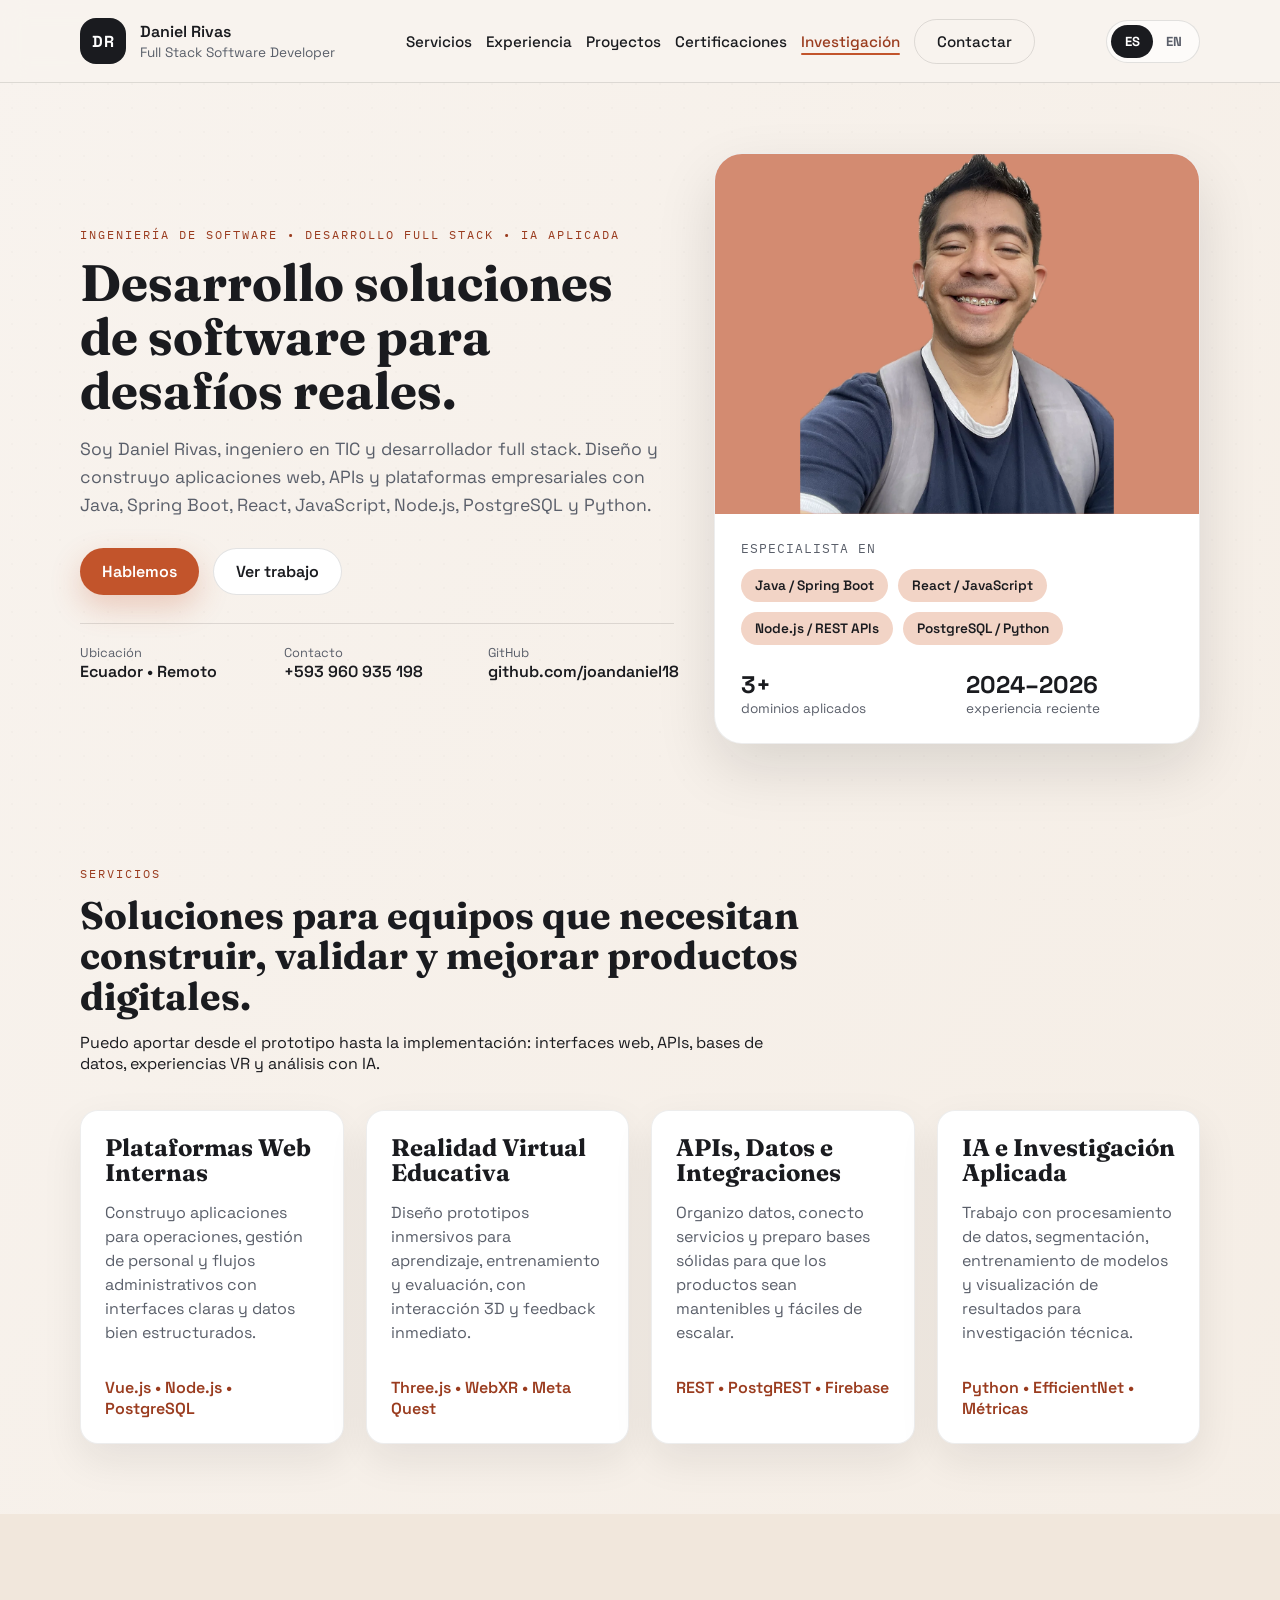
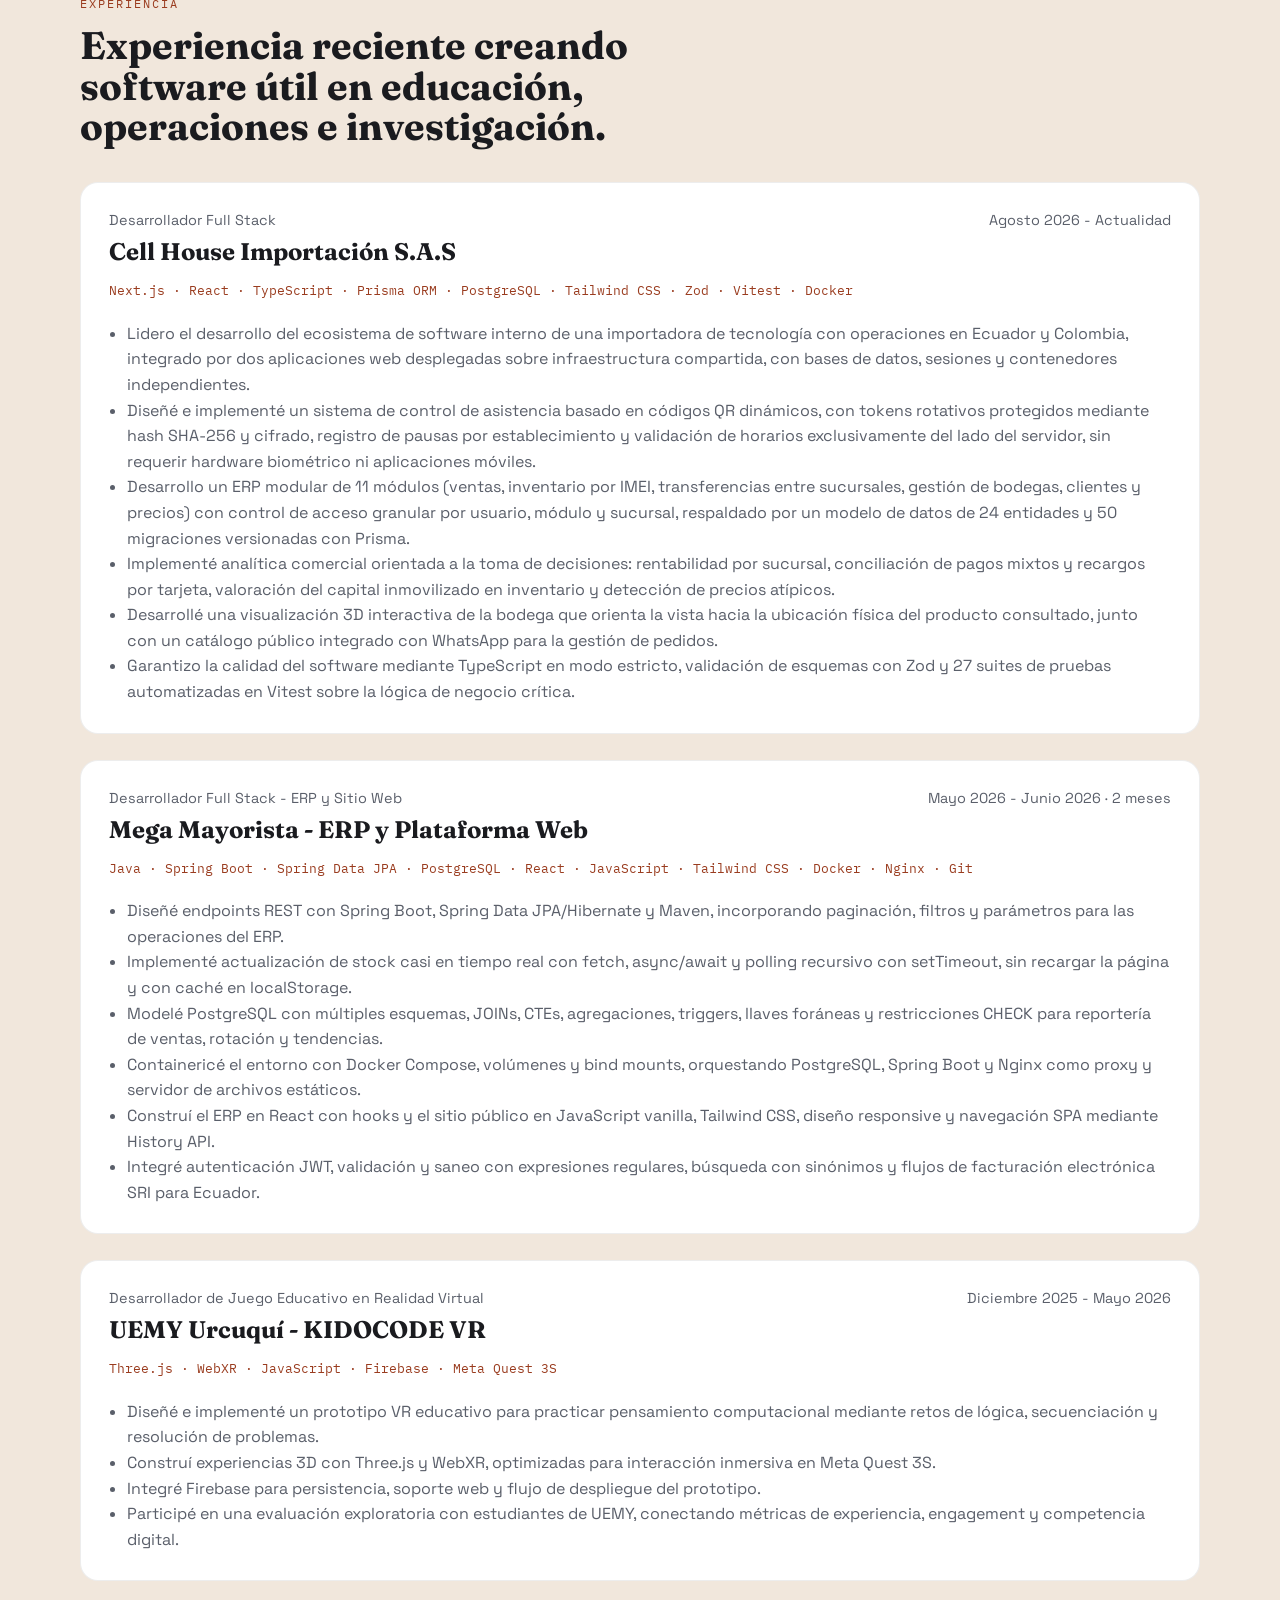
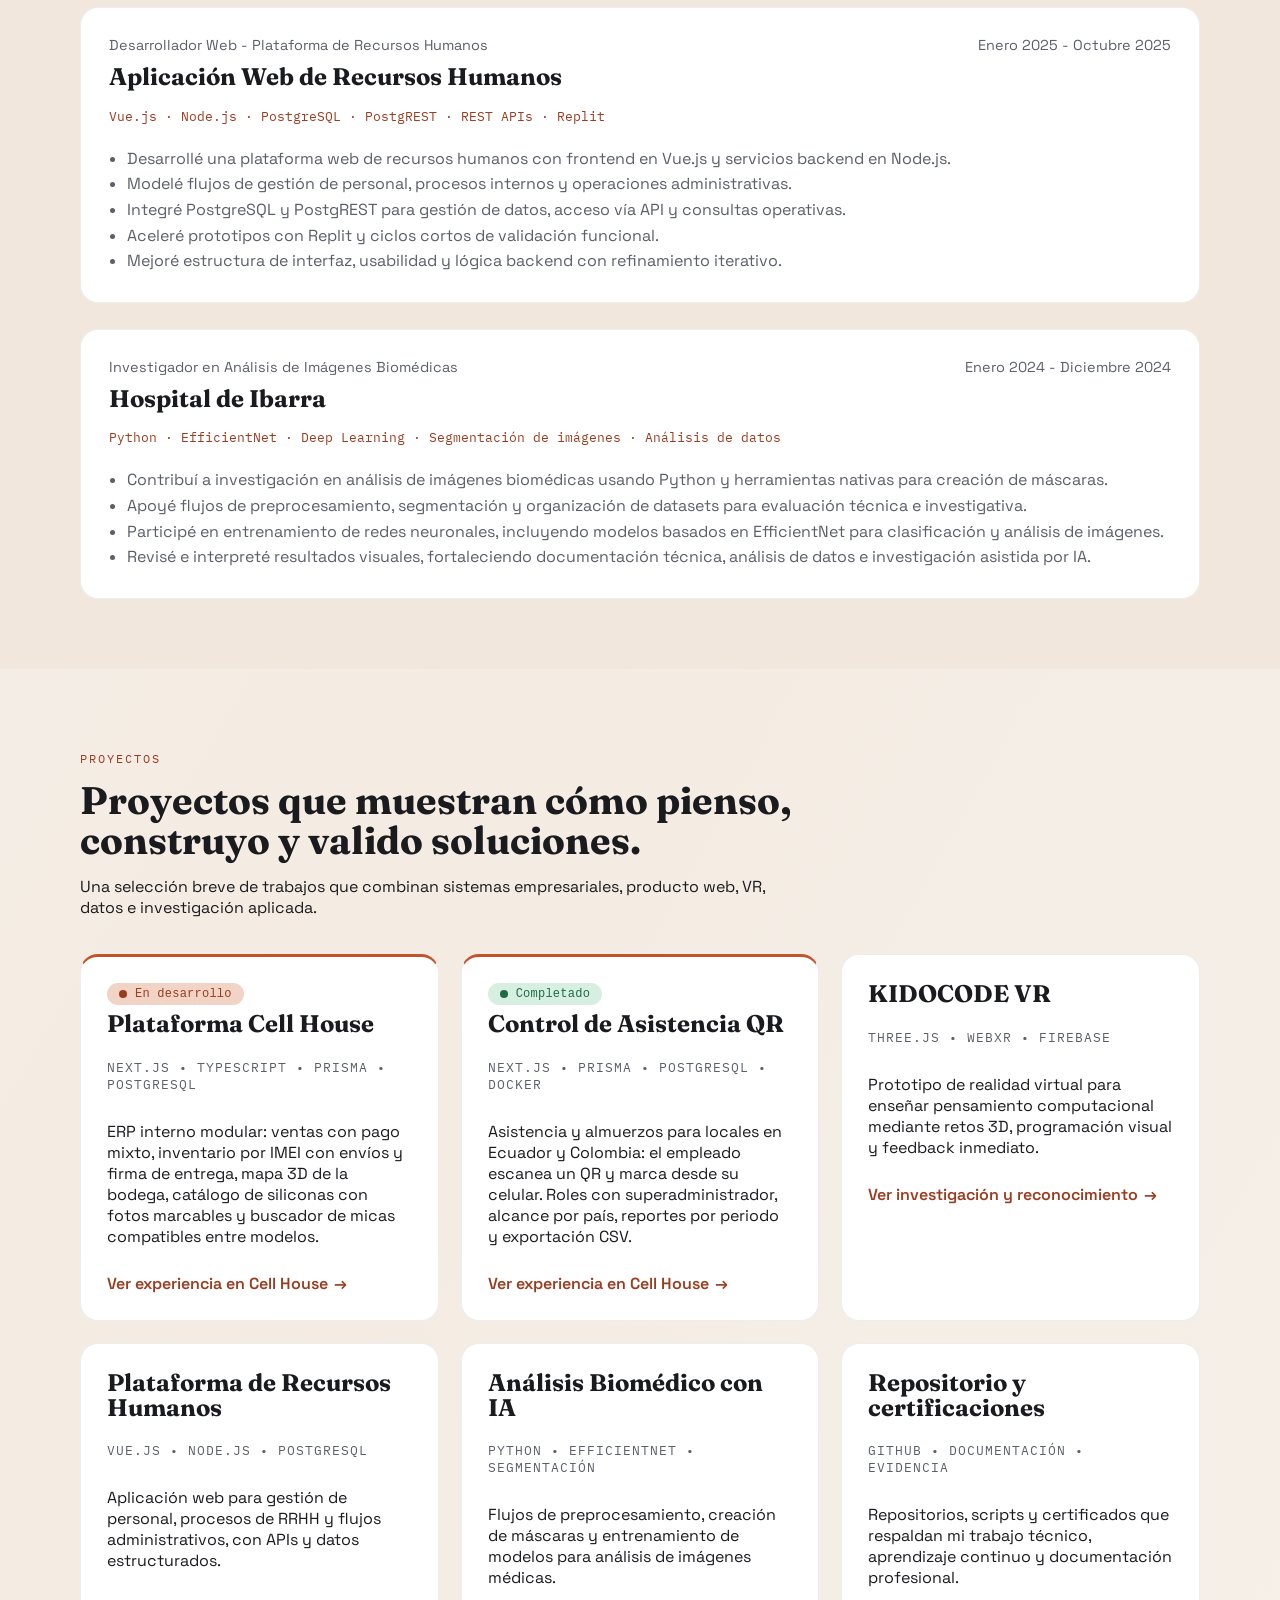
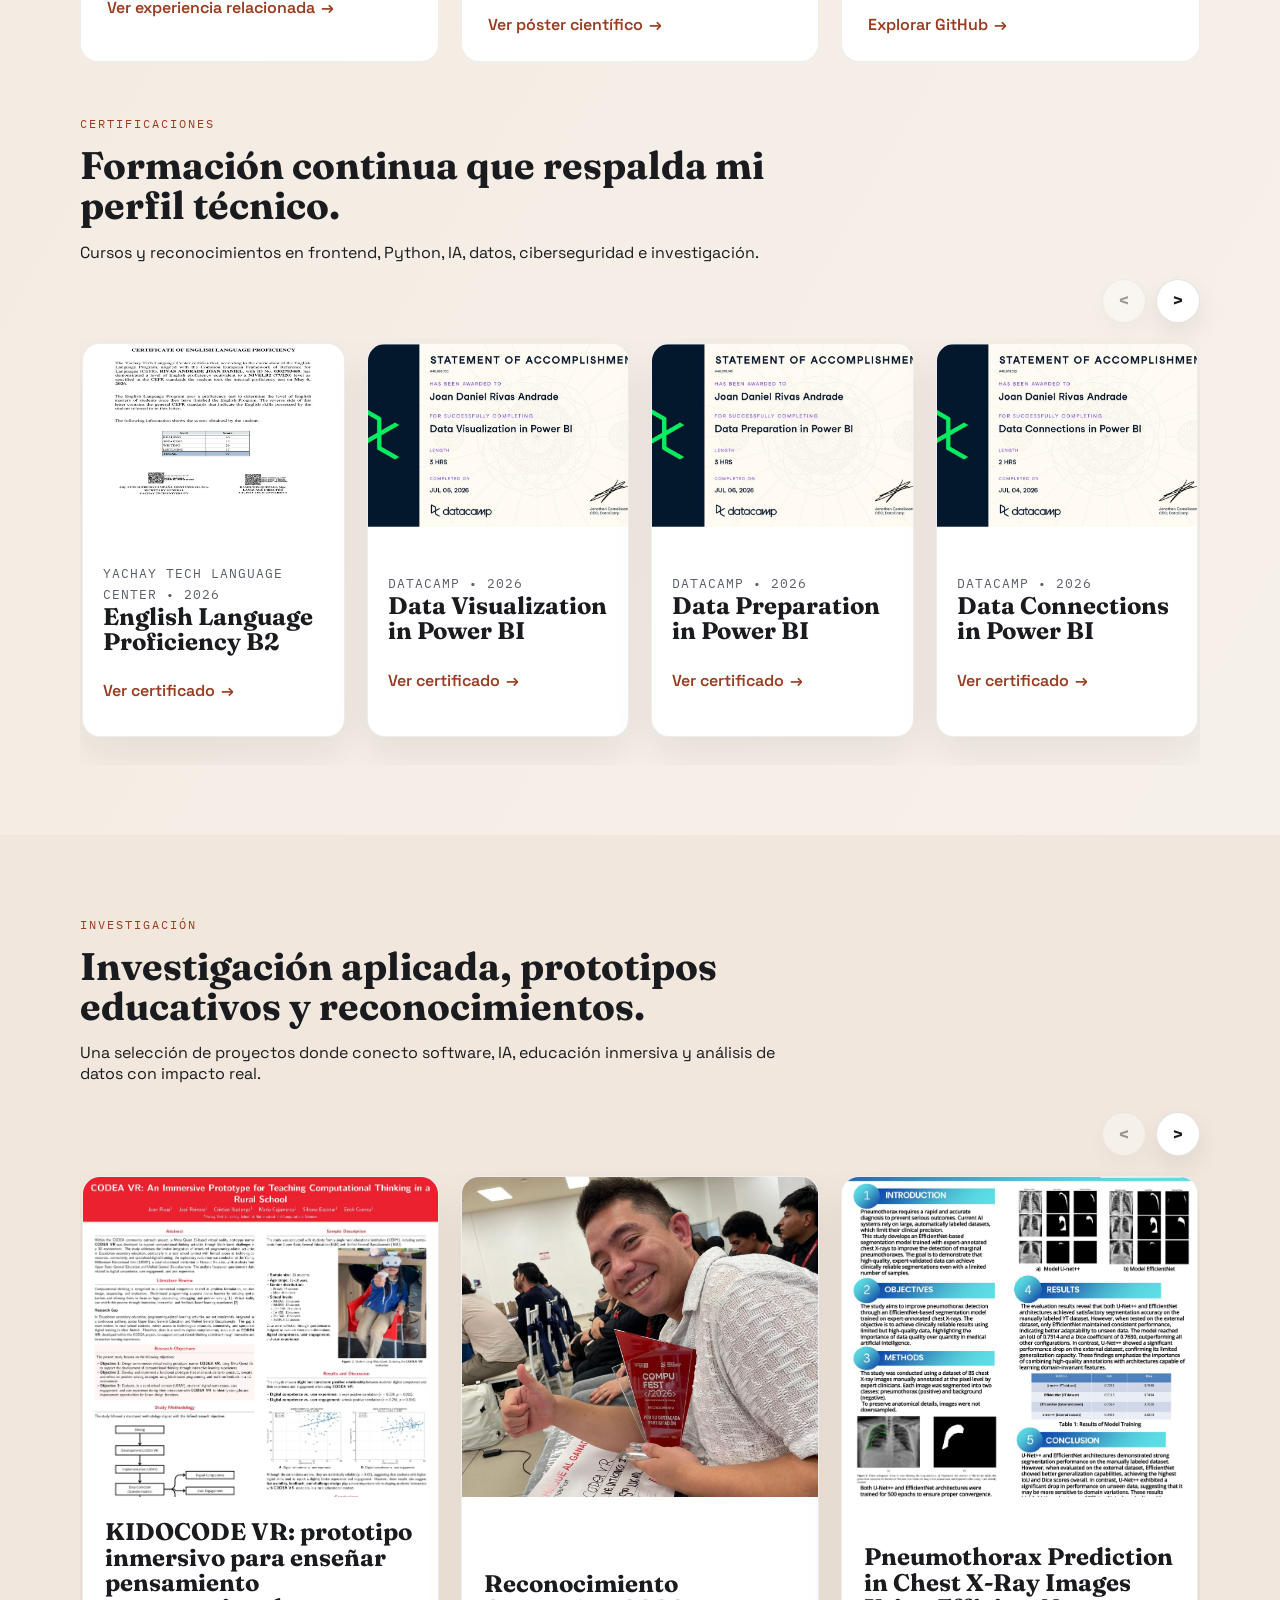
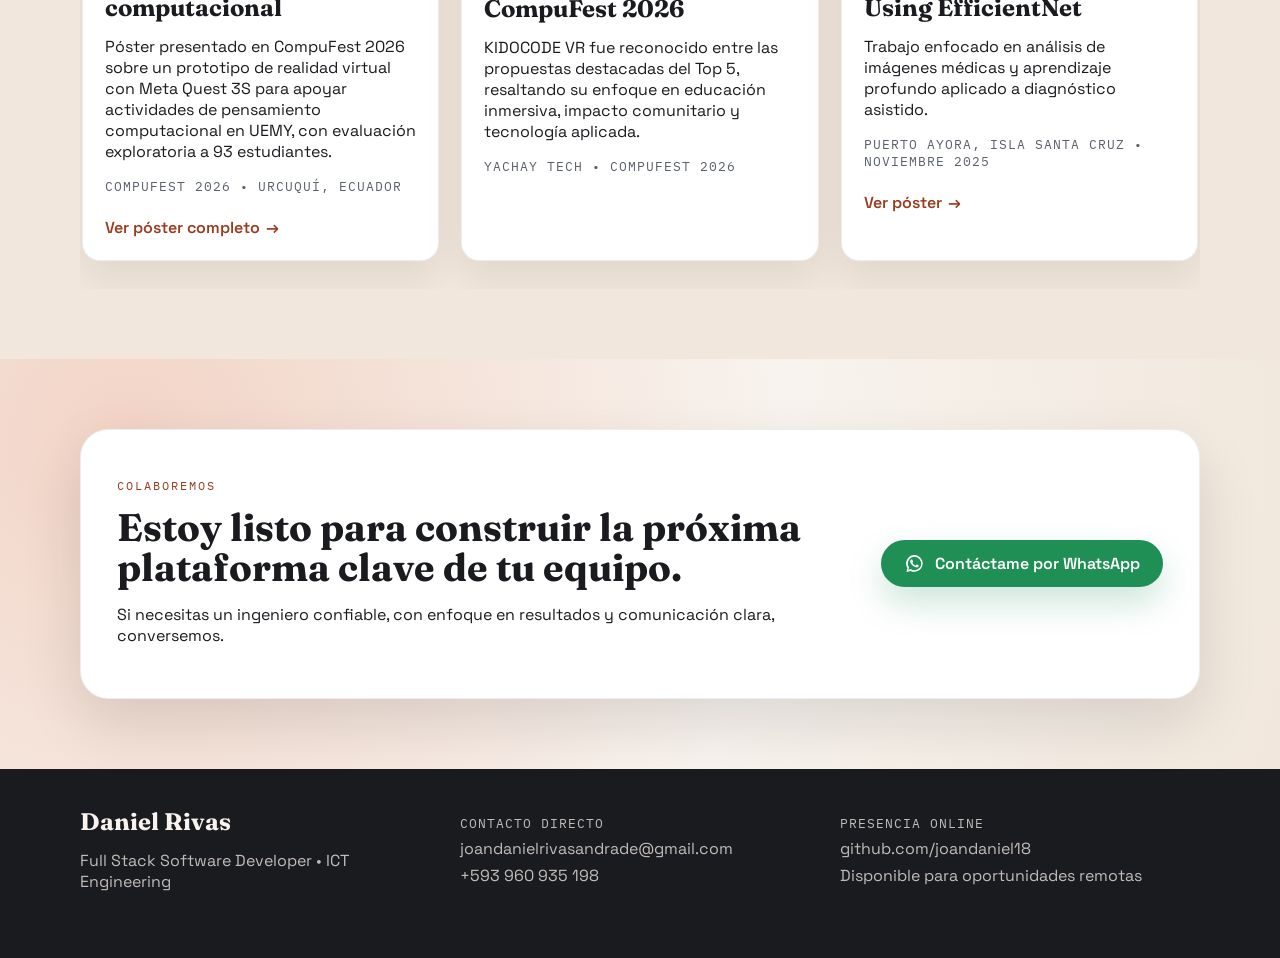
==== commit 895d04d7: "Refine Cell House experience wording Co-Authored-By: Claude Opus 5.5 <noreply@anthropic.com>" ====
--- a/index.html
+++ b/index.html
@@ -9,7 +9,7 @@
   <link rel="preconnect" href="https://fonts.googleapis.com" />
   <link rel="preconnect" href="https://fonts.gstatic.com" crossorigin />
   <link href="https://fonts.googleapis.com/css2?family=Fraunces:wght@400;600;700&family=Space+Grotesk:wght@300;400;500;600;700&family=IBM+Plex+Mono:wght@400;500&display=swap" rel="stylesheet" />
-  <link rel="stylesheet" href="styles.css?v=20261104-2" />
+  <link rel="stylesheet" href="styles.css?v=20261104-3" />
 </head>
 <body>
   <div class="bg-noise" aria-hidden="true"></div>
@@ -155,12 +155,12 @@
             <h3 data-i18n="experience.chTitle">Cell House Importación S.A.S</h3>
             <p class="experience-stack" data-i18n="experience.chStack">Next.js · React · TypeScript · Prisma ORM · PostgreSQL · Tailwind CSS · Zod · Vitest · Docker</p>
             <ul class="timeline-list">
-              <li data-i18n="experience.chPoint1">Desarrollo el software interno de una importadora de celulares y accesorios con locales en Ecuador y Colombia: dos plataformas web que comparten servidor y dominio, con bases de datos, sesiones y contenedores aislados.</li>
-              <li data-i18n="experience.chPoint2">Entregué un control de asistencia por QR: códigos dinámicos con tokens rotativos (hash SHA-256 y cifrado), QR fijos de almuerzo por local y cálculo de puntualidad 100% en el servidor, sin app, huella ni GPS.</li>
-              <li data-i18n="experience.chPoint3">Construyo un ERP modular con 11 módulos (ventas, inventario por IMEI, envíos entre locales, bodegas, clientes, precios) y permisos por usuario, módulo y local, sobre 24 modelos y 50 migraciones con Prisma.</li>
-              <li data-i18n="experience.chPoint4">Diseñé análisis de ventas para decidir: utilidad por local, pago mixto con recargo de tarjeta, capital inmovilizado en stock y alertas de precios sospechosos.</li>
-              <li data-i18n="experience.chPoint5">Creé un mapa 3D interactivo de la bodega que gira hasta la pared donde está el producto buscado, y un catálogo público para que los clientes pidan por WhatsApp.</li>
-              <li data-i18n="experience.chPoint6">Aseguro la calidad con TypeScript estricto, validación con Zod y 27 suites de pruebas en Vitest sobre las reglas de negocio críticas.</li>
+              <li data-i18n="experience.chPoint1">Lidero el desarrollo del ecosistema de software interno de una importadora de tecnología con operaciones en Ecuador y Colombia, integrado por dos aplicaciones web desplegadas sobre infraestructura compartida, con bases de datos, sesiones y contenedores independientes.</li>
+              <li data-i18n="experience.chPoint2">Diseñé e implementé un sistema de control de asistencia basado en códigos QR dinámicos, con tokens rotativos protegidos mediante hash SHA-256 y cifrado, registro de pausas por establecimiento y validación de horarios exclusivamente del lado del servidor, sin requerir hardware biométrico ni aplicaciones móviles.</li>
+              <li data-i18n="experience.chPoint3">Desarrollo un ERP modular de 11 módulos (ventas, inventario por IMEI, transferencias entre sucursales, gestión de bodegas, clientes y precios) con control de acceso granular por usuario, módulo y sucursal, respaldado por un modelo de datos de 24 entidades y 50 migraciones versionadas con Prisma.</li>
+              <li data-i18n="experience.chPoint4">Implementé analítica comercial orientada a la toma de decisiones: rentabilidad por sucursal, conciliación de pagos mixtos y recargos por tarjeta, valoración del capital inmovilizado en inventario y detección de precios atípicos.</li>
+              <li data-i18n="experience.chPoint5">Desarrollé una visualización 3D interactiva de la bodega que orienta la vista hacia la ubicación física del producto consultado, junto con un catálogo público integrado con WhatsApp para la gestión de pedidos.</li>
+              <li data-i18n="experience.chPoint6">Garantizo la calidad del software mediante TypeScript en modo estricto, validación de esquemas con Zod y 27 suites de pruebas automatizadas en Vitest sobre la lógica de negocio crítica.</li>
             </ul>
           </div>
           <div class="timeline-item reveal">
@@ -676,6 +676,6 @@
     </div>
   </footer>
 
-  <script src="main.js?v=20261104-2"></script>
+  <script src="main.js?v=20261104-3"></script>
 </body>
 </html>
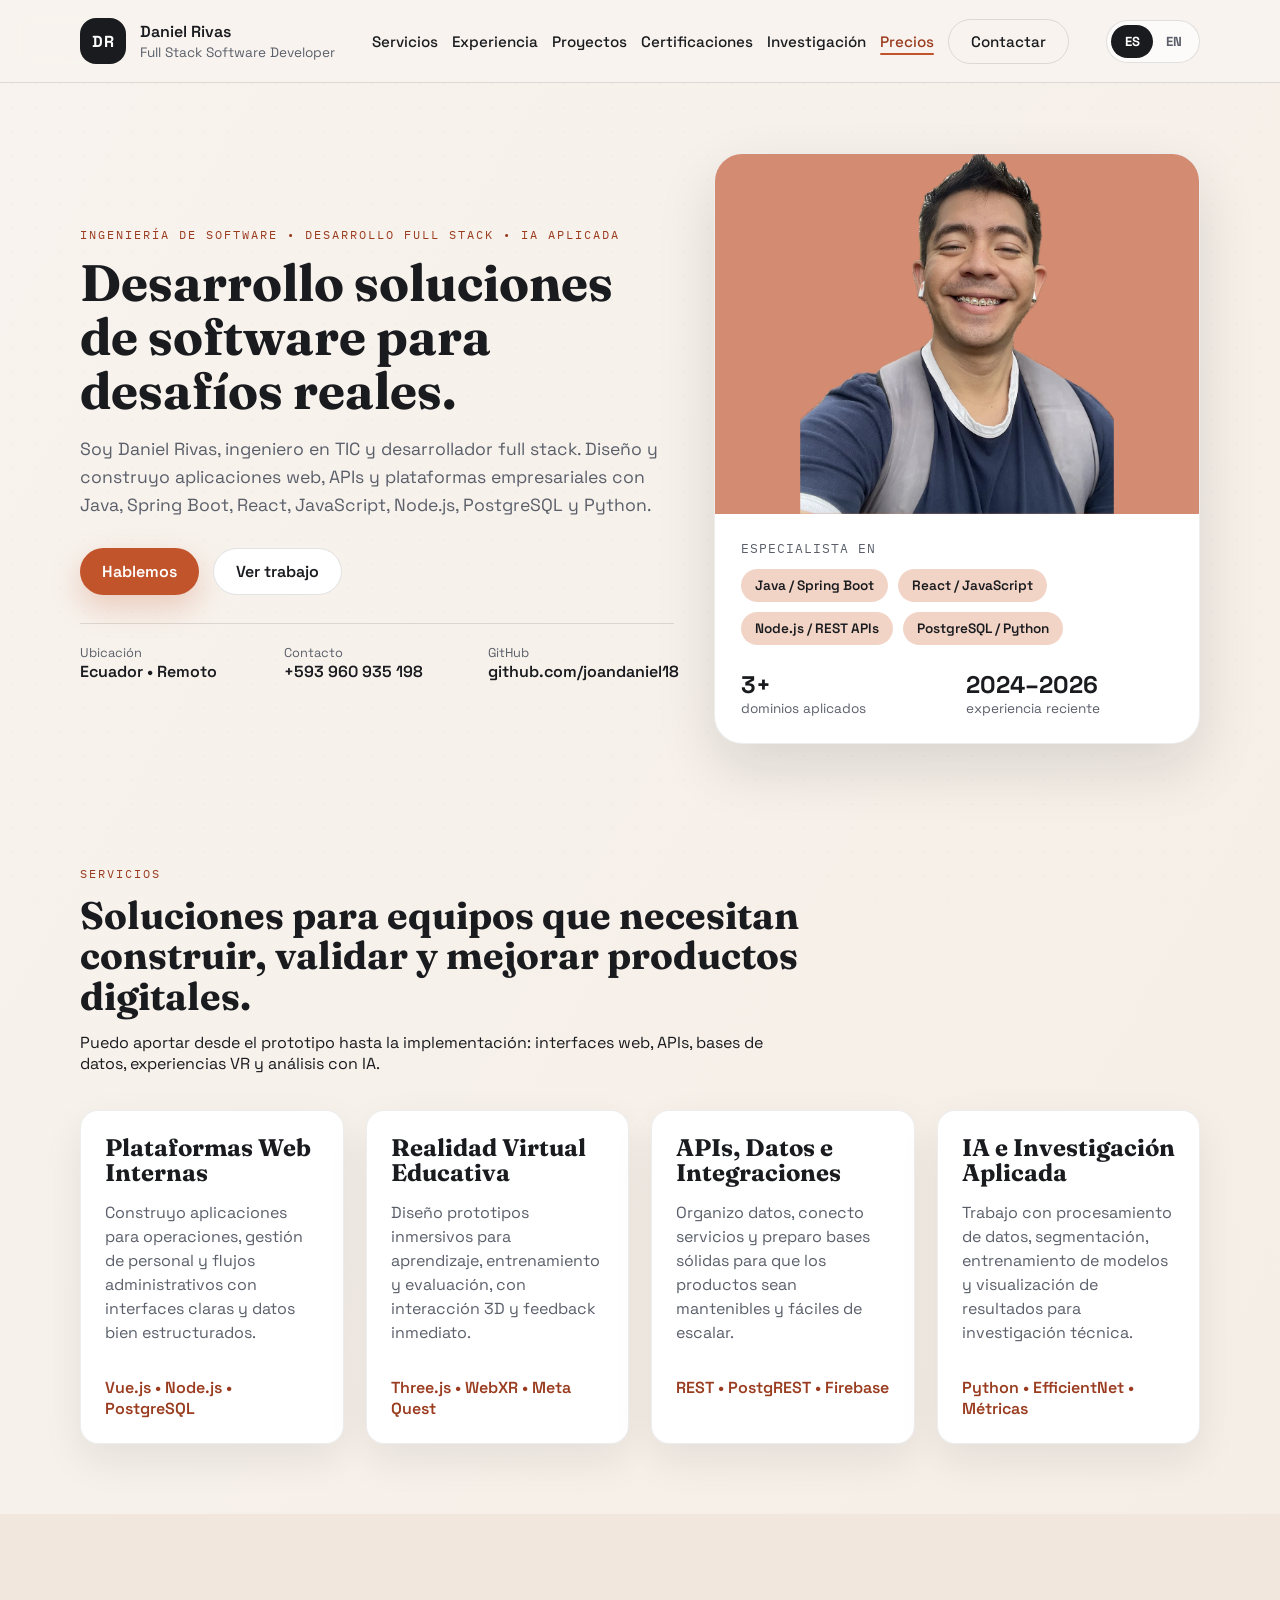
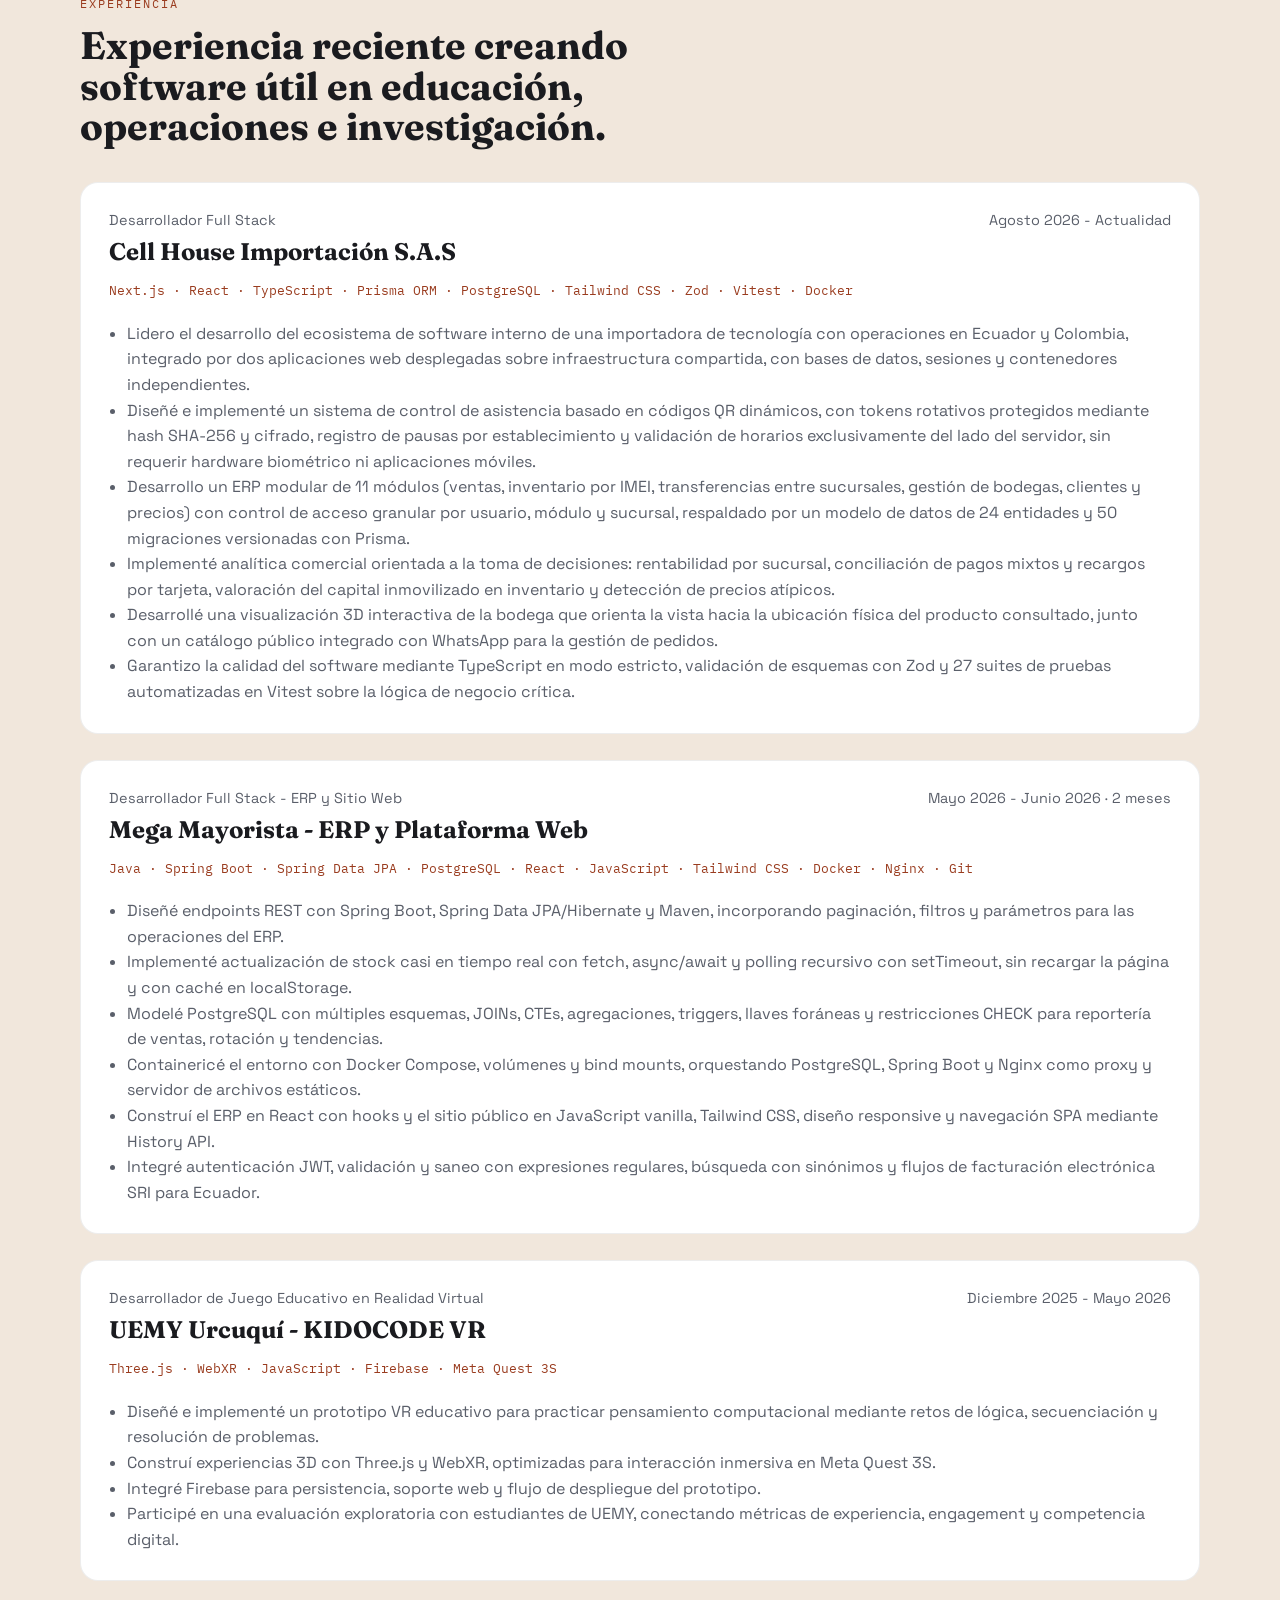
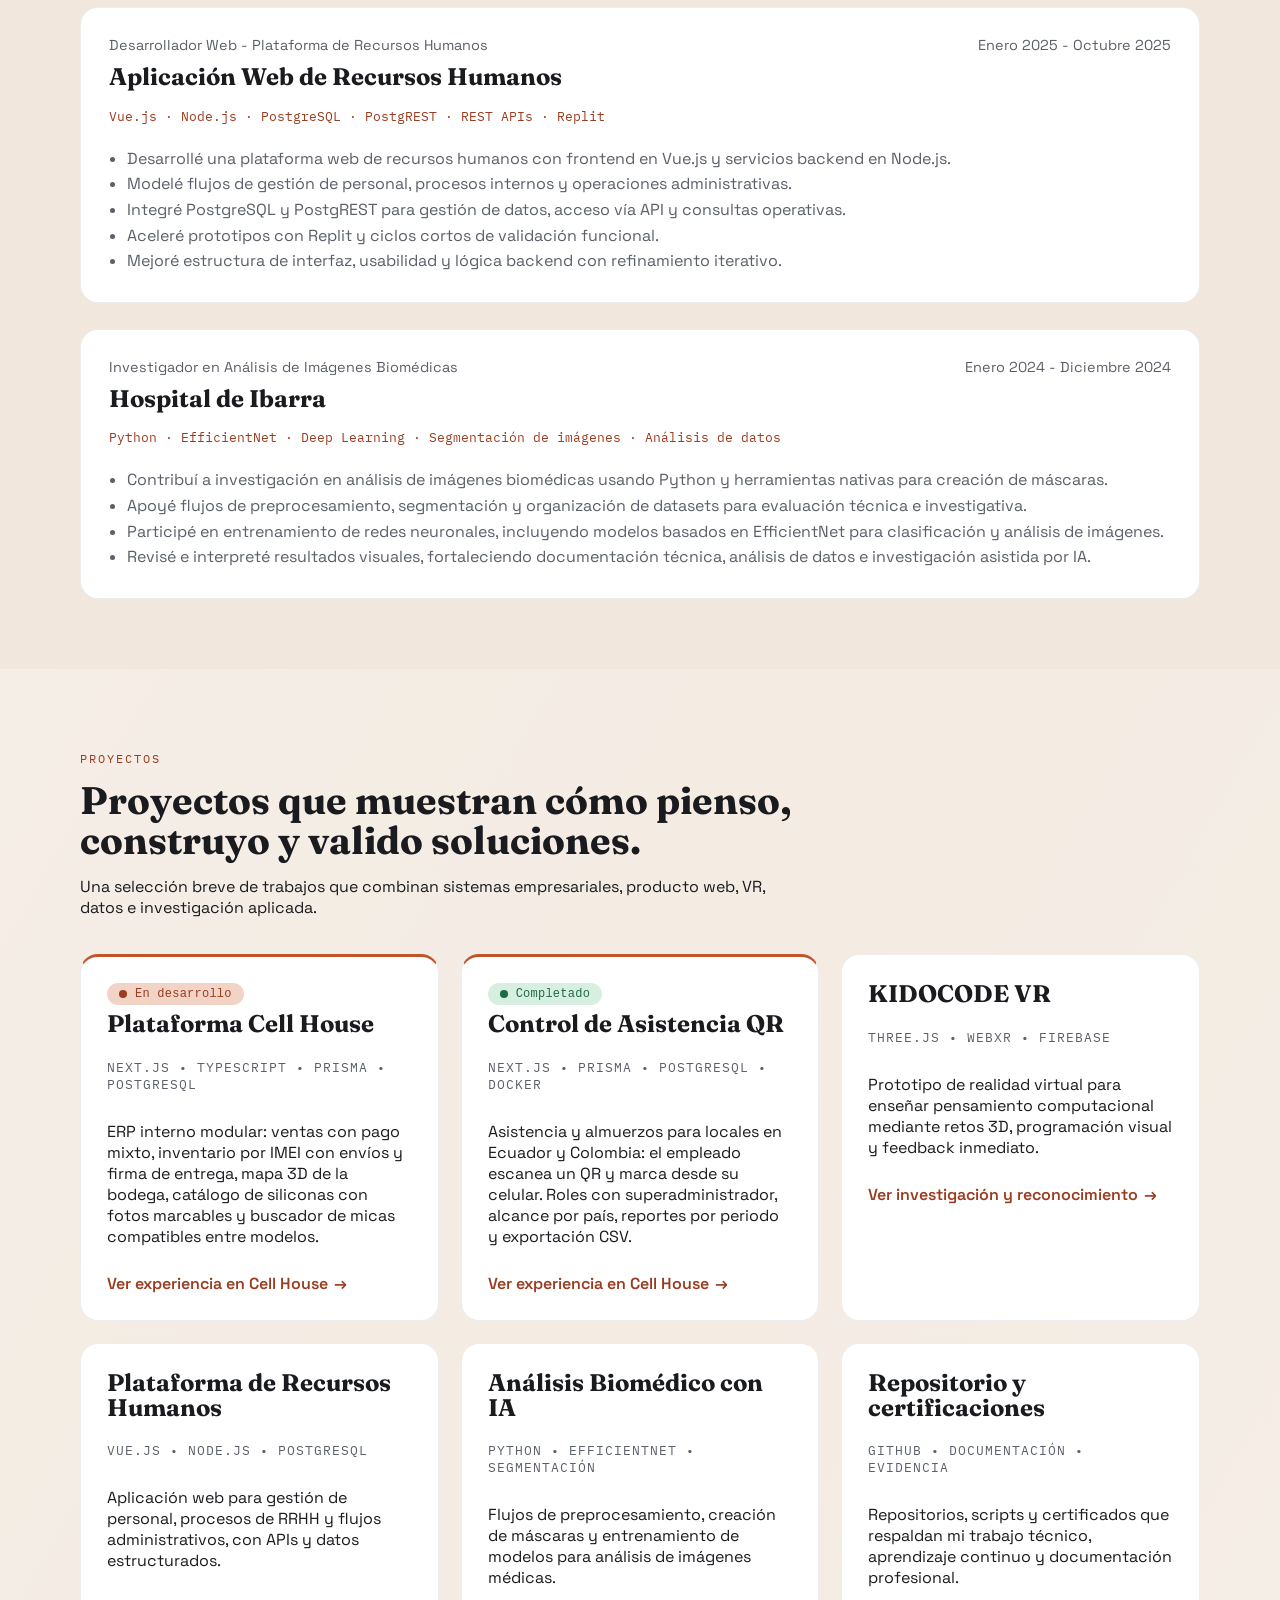
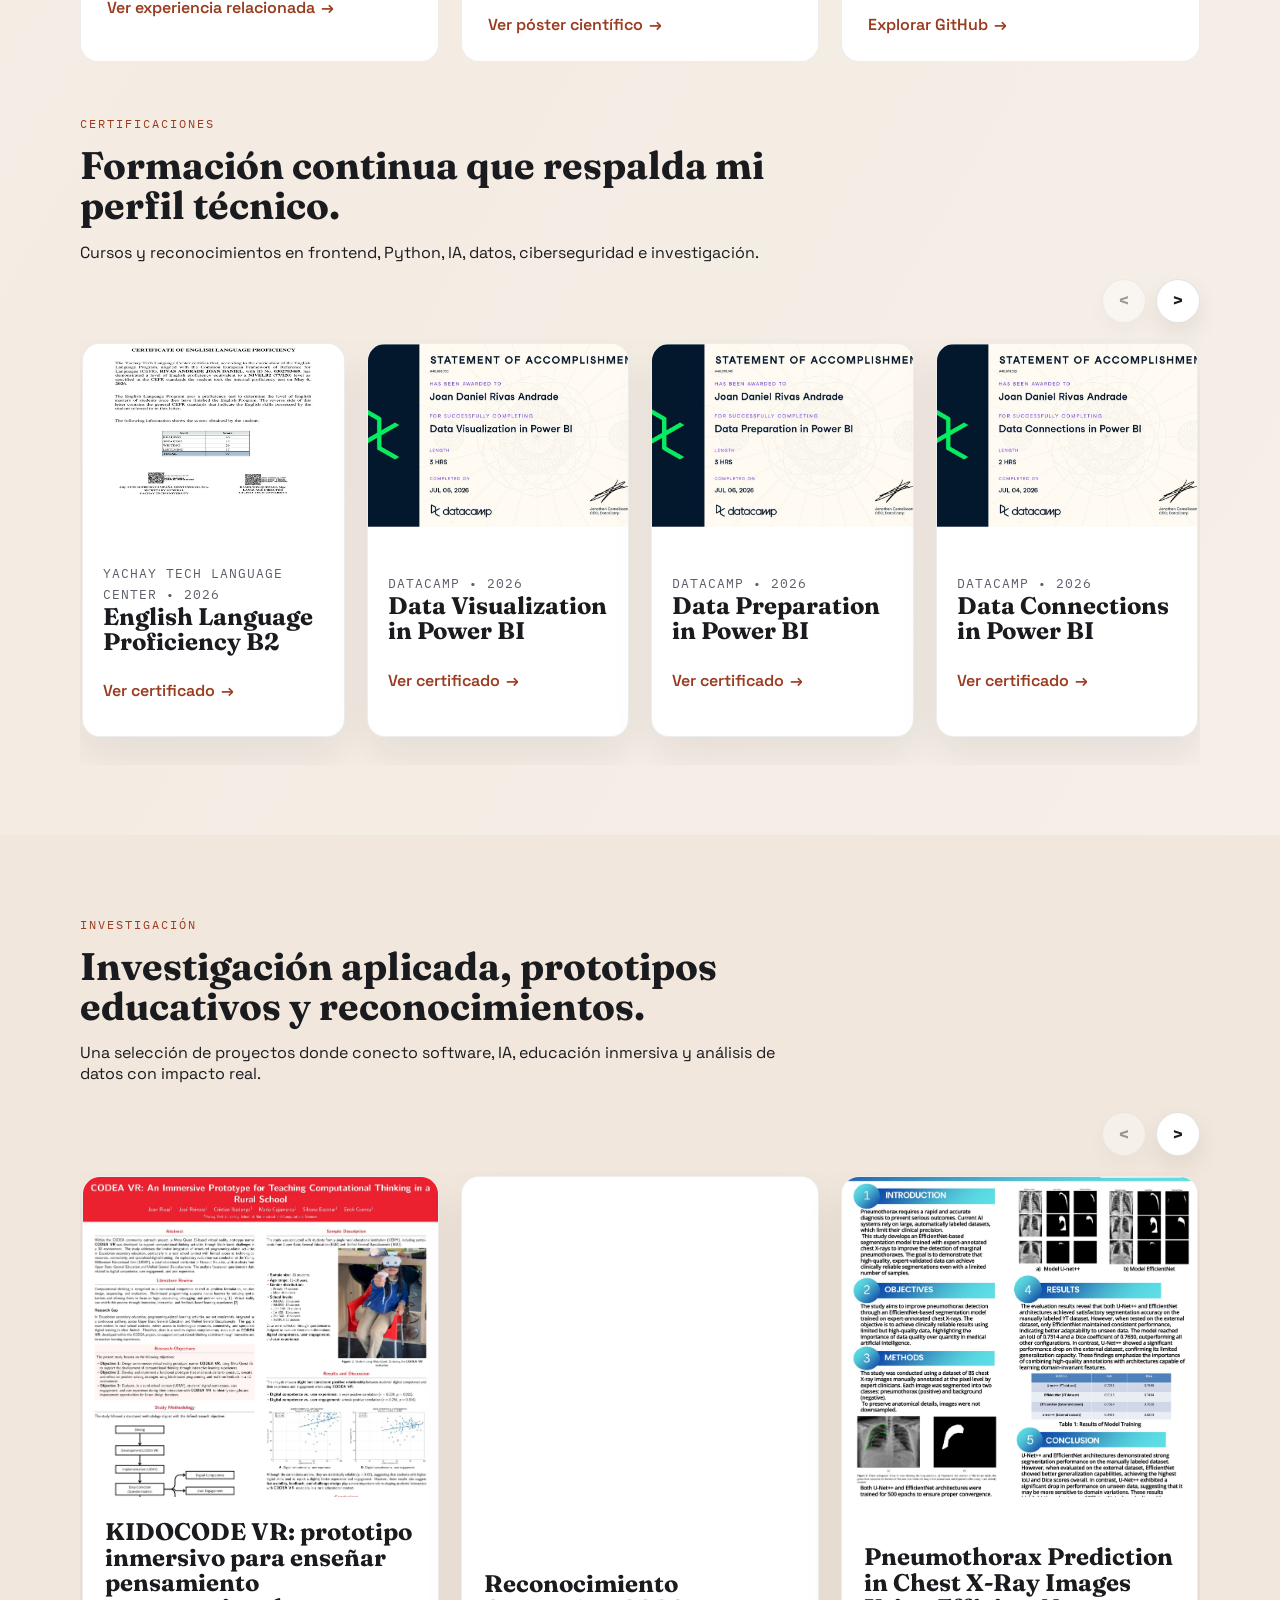
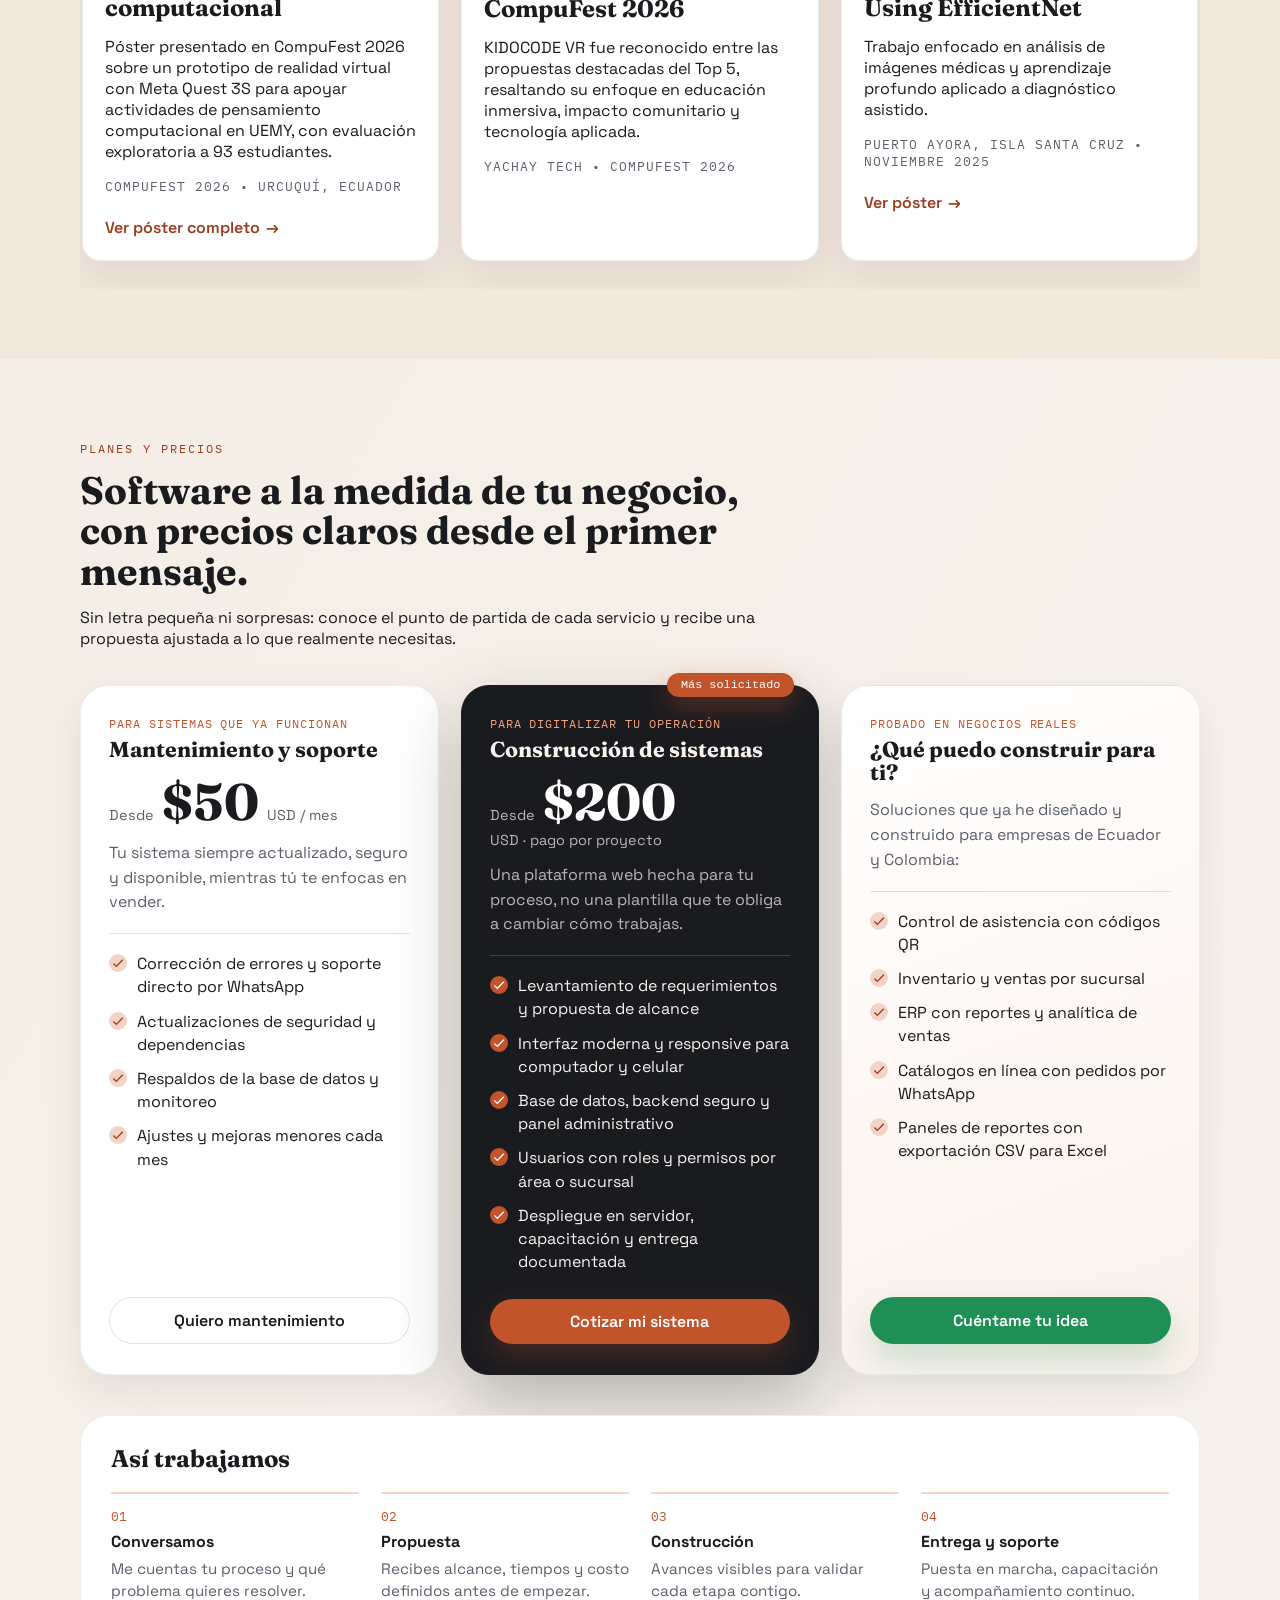
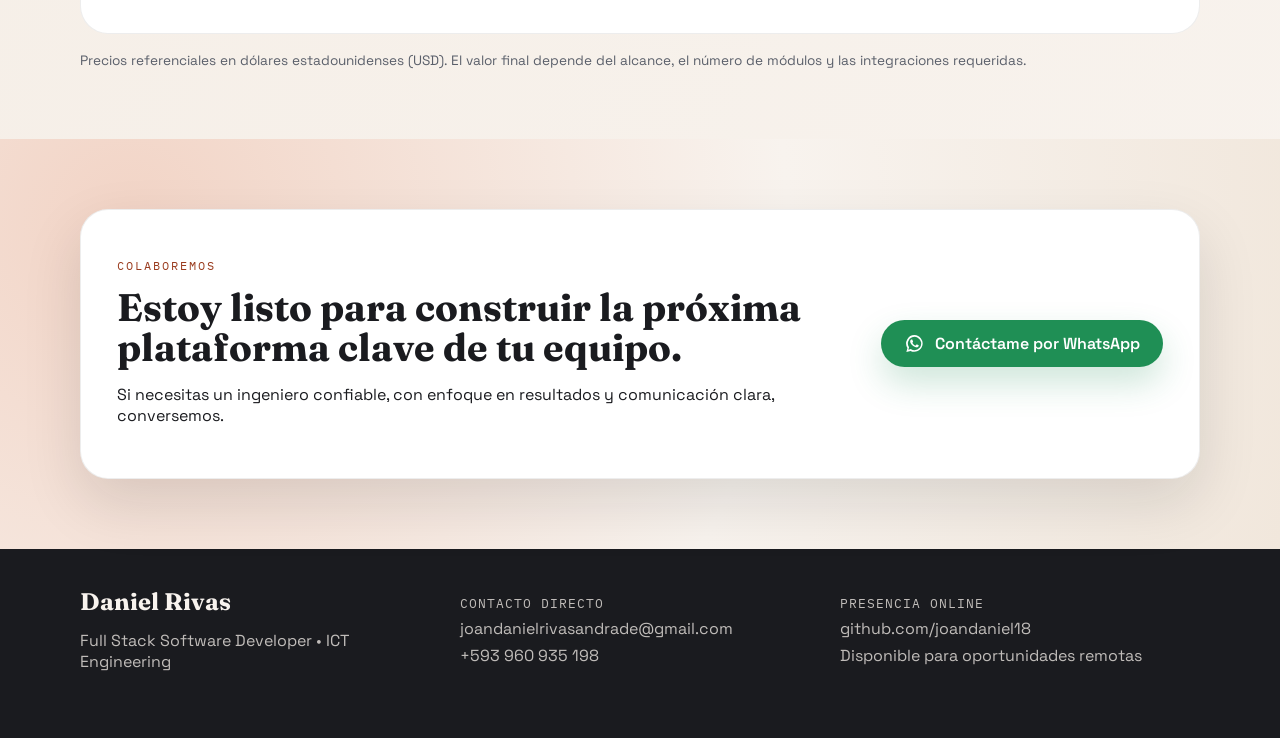
==== commit b54e6442: "Add pricing section for maintenance and custom system development Co-Authored-By: Claude Opus 5.5 <n" ====
--- a/index.html
+++ b/index.html
@@ -9,7 +9,7 @@
   <link rel="preconnect" href="https://fonts.googleapis.com" />
   <link rel="preconnect" href="https://fonts.gstatic.com" crossorigin />
   <link href="https://fonts.googleapis.com/css2?family=Fraunces:wght@400;600;700&family=Space+Grotesk:wght@300;400;500;600;700&family=IBM+Plex+Mono:wght@400;500&display=swap" rel="stylesheet" />
-  <link rel="stylesheet" href="styles.css?v=20261104-3" />
+  <link rel="stylesheet" href="styles.css?v=20261125-1" />
 </head>
 <body>
   <div class="bg-noise" aria-hidden="true"></div>
@@ -29,6 +29,7 @@
           <a href="#proyectos" data-i18n="nav.projects">Proyectos</a>
           <a href="#certificaciones" data-i18n="nav.certifications">Certificaciones</a>
           <a href="#investigacion" data-i18n="nav.research">Investigación</a>
+          <a href="#precios" data-i18n="nav.pricing">Precios</a>
           <a href="#contacto" class="btn btn-ghost" data-i18n="nav.contact">Contactar</a>
         </nav>
       </div>
@@ -636,6 +637,93 @@
       </div>
     </section>
 
+    <section id="precios" class="section">
+      <div class="container">
+        <div class="section-header">
+          <p class="eyebrow" data-i18n="pricing.eyebrow">Planes y precios</p>
+          <h2 data-i18n="pricing.title">Software a la medida de tu negocio, con precios claros desde el primer mensaje.</h2>
+          <p data-i18n="pricing.description">Sin letra pequeña ni sorpresas: conoce el punto de partida de cada servicio y recibe una propuesta ajustada a lo que realmente necesitas.</p>
+        </div>
+        <div class="pricing-grid">
+          <article class="price-card reveal">
+            <p class="price-tag" data-i18n="pricing.maintTag">Para sistemas que ya funcionan</p>
+            <h3 data-i18n="pricing.maintTitle">Mantenimiento y soporte</h3>
+            <p class="price-amount">
+              <span class="price-from" data-i18n="pricing.from">Desde</span>
+              <span class="price-value">$50</span>
+              <span class="price-unit" data-i18n="pricing.perMonth">USD / mes</span>
+            </p>
+            <p class="price-text" data-i18n="pricing.maintText">Tu sistema siempre actualizado, seguro y disponible, mientras tú te enfocas en vender.</p>
+            <ul class="price-list">
+                <li><svg class="price-check" viewBox="0 0 20 20" aria-hidden="true" focusable="false"><path d="M7.6 13.4 4.2 10l-1.4 1.4 4.8 4.8 10-10-1.4-1.4z"/></svg><span data-i18n="pricing.maint1">Corrección de errores y soporte directo por WhatsApp</span></li>
+                <li><svg class="price-check" viewBox="0 0 20 20" aria-hidden="true" focusable="false"><path d="M7.6 13.4 4.2 10l-1.4 1.4 4.8 4.8 10-10-1.4-1.4z"/></svg><span data-i18n="pricing.maint2">Actualizaciones de seguridad y dependencias</span></li>
+                <li><svg class="price-check" viewBox="0 0 20 20" aria-hidden="true" focusable="false"><path d="M7.6 13.4 4.2 10l-1.4 1.4 4.8 4.8 10-10-1.4-1.4z"/></svg><span data-i18n="pricing.maint3">Respaldos de la base de datos y monitoreo</span></li>
+                <li><svg class="price-check" viewBox="0 0 20 20" aria-hidden="true" focusable="false"><path d="M7.6 13.4 4.2 10l-1.4 1.4 4.8 4.8 10-10-1.4-1.4z"/></svg><span data-i18n="pricing.maint4">Ajustes y mejoras menores cada mes</span></li>
+            </ul>
+            <a class="btn btn-secondary price-cta" href="https://wa.me/593960935198?text=Hola%20Daniel%2C%20me%20interesa%20el%20servicio%20de%20mantenimiento%20y%20soporte%20para%20mi%20sistema." target="_blank" rel="noreferrer" data-i18n="pricing.maintCta" data-i18n-href="pricing.maintHref">Quiero mantenimiento</a>
+          </article>
+          <article class="price-card price-card--featured reveal">
+            <span class="price-badge" data-i18n="pricing.buildBadge">Más solicitado</span>
+            <p class="price-tag" data-i18n="pricing.buildTag">Para digitalizar tu operación</p>
+            <h3 data-i18n="pricing.buildTitle">Construcción de sistemas</h3>
+            <p class="price-amount">
+              <span class="price-from" data-i18n="pricing.from">Desde</span>
+              <span class="price-value">$200</span>
+              <span class="price-unit" data-i18n="pricing.oneTime">USD · pago por proyecto</span>
+            </p>
+            <p class="price-text" data-i18n="pricing.buildText">Una plataforma web hecha para tu proceso, no una plantilla que te obliga a cambiar cómo trabajas.</p>
+            <ul class="price-list">
+                <li><svg class="price-check" viewBox="0 0 20 20" aria-hidden="true" focusable="false"><path d="M7.6 13.4 4.2 10l-1.4 1.4 4.8 4.8 10-10-1.4-1.4z"/></svg><span data-i18n="pricing.build1">Levantamiento de requerimientos y propuesta de alcance</span></li>
+                <li><svg class="price-check" viewBox="0 0 20 20" aria-hidden="true" focusable="false"><path d="M7.6 13.4 4.2 10l-1.4 1.4 4.8 4.8 10-10-1.4-1.4z"/></svg><span data-i18n="pricing.build2">Interfaz moderna y responsive para computador y celular</span></li>
+                <li><svg class="price-check" viewBox="0 0 20 20" aria-hidden="true" focusable="false"><path d="M7.6 13.4 4.2 10l-1.4 1.4 4.8 4.8 10-10-1.4-1.4z"/></svg><span data-i18n="pricing.build3">Base de datos, backend seguro y panel administrativo</span></li>
+                <li><svg class="price-check" viewBox="0 0 20 20" aria-hidden="true" focusable="false"><path d="M7.6 13.4 4.2 10l-1.4 1.4 4.8 4.8 10-10-1.4-1.4z"/></svg><span data-i18n="pricing.build4">Usuarios con roles y permisos por área o sucursal</span></li>
+                <li><svg class="price-check" viewBox="0 0 20 20" aria-hidden="true" focusable="false"><path d="M7.6 13.4 4.2 10l-1.4 1.4 4.8 4.8 10-10-1.4-1.4z"/></svg><span data-i18n="pricing.build5">Despliegue en servidor, capacitación y entrega documentada</span></li>
+            </ul>
+            <a class="btn price-cta" href="https://wa.me/593960935198?text=Hola%20Daniel%2C%20quiero%20cotizar%20la%20construcci%C3%B3n%20de%20un%20sistema%20para%20mi%20negocio." target="_blank" rel="noreferrer" data-i18n="pricing.buildCta" data-i18n-href="pricing.buildHref">Cotizar mi sistema</a>
+          </article>
+          <article class="price-card price-card--ideas reveal">
+            <p class="price-tag" data-i18n="pricing.ideasTag">Probado en negocios reales</p>
+            <h3 data-i18n="pricing.ideasTitle">¿Qué puedo construir para ti?</h3>
+            <p class="price-text" data-i18n="pricing.ideasText">Soluciones que ya he diseñado y construido para empresas de Ecuador y Colombia:</p>
+            <ul class="price-list">
+                <li><svg class="price-check" viewBox="0 0 20 20" aria-hidden="true" focusable="false"><path d="M7.6 13.4 4.2 10l-1.4 1.4 4.8 4.8 10-10-1.4-1.4z"/></svg><span data-i18n="pricing.idea1">Control de asistencia con códigos QR</span></li>
+                <li><svg class="price-check" viewBox="0 0 20 20" aria-hidden="true" focusable="false"><path d="M7.6 13.4 4.2 10l-1.4 1.4 4.8 4.8 10-10-1.4-1.4z"/></svg><span data-i18n="pricing.idea2">Inventario y ventas por sucursal</span></li>
+                <li><svg class="price-check" viewBox="0 0 20 20" aria-hidden="true" focusable="false"><path d="M7.6 13.4 4.2 10l-1.4 1.4 4.8 4.8 10-10-1.4-1.4z"/></svg><span data-i18n="pricing.idea3">ERP con reportes y analítica de ventas</span></li>
+                <li><svg class="price-check" viewBox="0 0 20 20" aria-hidden="true" focusable="false"><path d="M7.6 13.4 4.2 10l-1.4 1.4 4.8 4.8 10-10-1.4-1.4z"/></svg><span data-i18n="pricing.idea4">Catálogos en línea con pedidos por WhatsApp</span></li>
+                <li><svg class="price-check" viewBox="0 0 20 20" aria-hidden="true" focusable="false"><path d="M7.6 13.4 4.2 10l-1.4 1.4 4.8 4.8 10-10-1.4-1.4z"/></svg><span data-i18n="pricing.idea5">Paneles de reportes con exportación CSV para Excel</span></li>
+            </ul>
+            <a class="btn btn-whatsapp price-cta" href="https://wa.me/593960935198?text=Hola%20Daniel%2C%20tengo%20una%20idea%20de%20sistema%20y%20me%20gustar%C3%ADa%20conversarla%20contigo." target="_blank" rel="noreferrer" data-i18n="pricing.ideasCta" data-i18n-href="pricing.ideasHref">Cuéntame tu idea</a>
+          </article>
+        </div>
+        <div class="process reveal">
+          <h3 data-i18n="pricing.stepsTitle">Así trabajamos</h3>
+          <ol class="process-steps">
+            <li>
+              <span class="process-number">01</span>
+              <strong data-i18n="pricing.step1Title">Conversamos</strong>
+              <span data-i18n="pricing.step1Text">Me cuentas tu proceso y qué problema quieres resolver.</span>
+            </li>
+            <li>
+              <span class="process-number">02</span>
+              <strong data-i18n="pricing.step2Title">Propuesta</strong>
+              <span data-i18n="pricing.step2Text">Recibes alcance, tiempos y costo definidos antes de empezar.</span>
+            </li>
+            <li>
+              <span class="process-number">03</span>
+              <strong data-i18n="pricing.step3Title">Construcción</strong>
+              <span data-i18n="pricing.step3Text">Avances visibles para validar cada etapa contigo.</span>
+            </li>
+            <li>
+              <span class="process-number">04</span>
+              <strong data-i18n="pricing.step4Title">Entrega y soporte</strong>
+              <span data-i18n="pricing.step4Text">Puesta en marcha, capacitación y acompañamiento continuo.</span>
+            </li>
+          </ol>
+        </div>
+        <p class="price-note" data-i18n="pricing.note">Precios referenciales en dólares estadounidenses (USD). El valor final depende del alcance, el número de módulos y las integraciones requeridas.</p>
+      </div>
+    </section>
+
     <section class="section section-cta">
       <div class="container">
         <div class="cta-panel reveal">
@@ -676,6 +764,6 @@
     </div>
   </footer>
 
-  <script src="main.js?v=20261104-3"></script>
+  <script src="main.js?v=20261125-1"></script>
 </body>
 </html>
--- a/styles.css
+++ b/styles.css
@@ -1089,3 +1089,233 @@
     width: 100%;
   }
 }
+
+/* ---------- Pricing ---------- */
+.pricing-grid {
+  display: grid;
+  grid-template-columns: repeat(3, minmax(0, 1fr));
+  gap: 22px;
+  align-items: stretch;
+}
+
+.price-card {
+  position: relative;
+  display: flex;
+  flex-direction: column;
+  padding: 30px 28px;
+  border-radius: var(--radius-lg);
+  background: #fff;
+  border: 1px solid rgba(26, 27, 31, 0.08);
+  box-shadow: 0 16px 40px rgba(26, 27, 31, 0.08);
+  transition: transform 0.3s ease, box-shadow 0.3s ease, border-color 0.3s ease, opacity 0.45s ease;
+}
+
+.price-card:hover {
+  transform: translateY(-6px);
+  border-color: rgba(194, 84, 43, 0.4);
+  box-shadow: 0 26px 54px rgba(26, 27, 31, 0.14);
+}
+
+.price-card h3 {
+  margin: 0 0 14px;
+  font-size: 1.35rem;
+}
+
+.price-tag {
+  margin: 0 0 8px;
+  font-family: "IBM Plex Mono", monospace;
+  font-size: 0.75rem;
+  letter-spacing: 0.08em;
+  text-transform: uppercase;
+  color: var(--accent);
+}
+
+.price-amount {
+  display: flex;
+  align-items: baseline;
+  flex-wrap: wrap;
+  gap: 4px 8px;
+  margin: 0 0 14px;
+}
+
+.price-from {
+  font-size: 0.9rem;
+  color: var(--muted);
+}
+
+.price-value {
+  font-family: "Fraunces", serif;
+  font-size: 3.2rem;
+  font-weight: 700;
+  line-height: 1;
+  color: var(--ink);
+}
+
+.price-unit {
+  font-size: 0.9rem;
+  color: var(--muted);
+}
+
+.price-text {
+  margin: 0 0 18px;
+  color: var(--muted);
+  line-height: 1.55;
+}
+
+.price-list {
+  list-style: none;
+  margin: 0 0 26px;
+  padding: 18px 0 0;
+  border-top: 1px solid var(--line);
+  display: grid;
+  gap: 11px;
+  flex: 1;
+  align-content: start;
+}
+
+.price-list li {
+  display: flex;
+  gap: 10px;
+  align-items: flex-start;
+  line-height: 1.45;
+}
+
+.price-check {
+  flex: 0 0 auto;
+  width: 18px;
+  height: 18px;
+  margin-top: 2px;
+  padding: 2px;
+  border-radius: 50%;
+  fill: var(--accent-dark);
+  background: var(--accent-soft);
+}
+
+.price-cta {
+  width: 100%;
+}
+
+.price-card--featured {
+  background: var(--ink);
+  color: #f8f3ee;
+  border-color: var(--ink);
+  box-shadow: 0 30px 70px rgba(26, 27, 31, 0.28);
+}
+
+.price-card--featured:hover {
+  border-color: var(--accent);
+  box-shadow: 0 34px 80px rgba(26, 27, 31, 0.34);
+}
+
+.price-card--featured .price-tag {
+  color: #f0a27f;
+}
+
+.price-card--featured .price-value {
+  color: #fff;
+}
+
+.price-card--featured .price-from,
+.price-card--featured .price-unit,
+.price-card--featured .price-text {
+  color: rgba(248, 243, 238, 0.72);
+}
+
+.price-card--featured .price-list {
+  border-top-color: rgba(248, 243, 238, 0.16);
+}
+
+.price-card--featured .price-check {
+  fill: #fff;
+  background: var(--accent);
+}
+
+.price-badge {
+  position: absolute;
+  top: -13px;
+  right: 24px;
+  padding: 5px 14px;
+  border-radius: 999px;
+  background: var(--accent);
+  color: #fff;
+  font-family: "IBM Plex Mono", monospace;
+  font-size: 0.74rem;
+  font-weight: 500;
+  box-shadow: 0 10px 24px rgba(194, 84, 43, 0.35);
+}
+
+.price-card--ideas {
+  background: linear-gradient(160deg, #fff 0%, #fbf1ea 100%);
+}
+
+.process {
+  margin-top: 40px;
+  padding: 30px;
+  border-radius: var(--radius-lg);
+  background: #fff;
+  border: 1px solid rgba(26, 27, 31, 0.08);
+}
+
+.process h3 {
+  margin: 0 0 20px;
+}
+
+.process-steps {
+  list-style: none;
+  margin: 0;
+  padding: 0;
+  display: grid;
+  grid-template-columns: repeat(4, minmax(0, 1fr));
+  gap: 22px;
+  counter-reset: none;
+}
+
+.process-steps li {
+  display: grid;
+  gap: 6px;
+  padding-top: 14px;
+  border-top: 2px solid var(--accent-soft);
+}
+
+.process-number {
+  font-family: "IBM Plex Mono", monospace;
+  font-size: 0.8rem;
+  color: var(--accent);
+}
+
+.process-steps span:last-child {
+  color: var(--muted);
+  line-height: 1.5;
+  font-size: 0.95rem;
+}
+
+.price-note {
+  margin: 18px 0 0;
+  font-size: 0.85rem;
+  color: var(--muted);
+}
+
+@media (max-width: 1000px) {
+  .pricing-grid {
+    grid-template-columns: 1fr;
+    max-width: 560px;
+  }
+
+  .process-steps {
+    grid-template-columns: repeat(2, minmax(0, 1fr));
+  }
+}
+
+@media (max-width: 600px) {
+  .price-card {
+    padding: 26px 20px;
+  }
+
+  .process {
+    padding: 22px 18px;
+  }
+
+  .process-steps {
+    grid-template-columns: 1fr;
+  }
+}
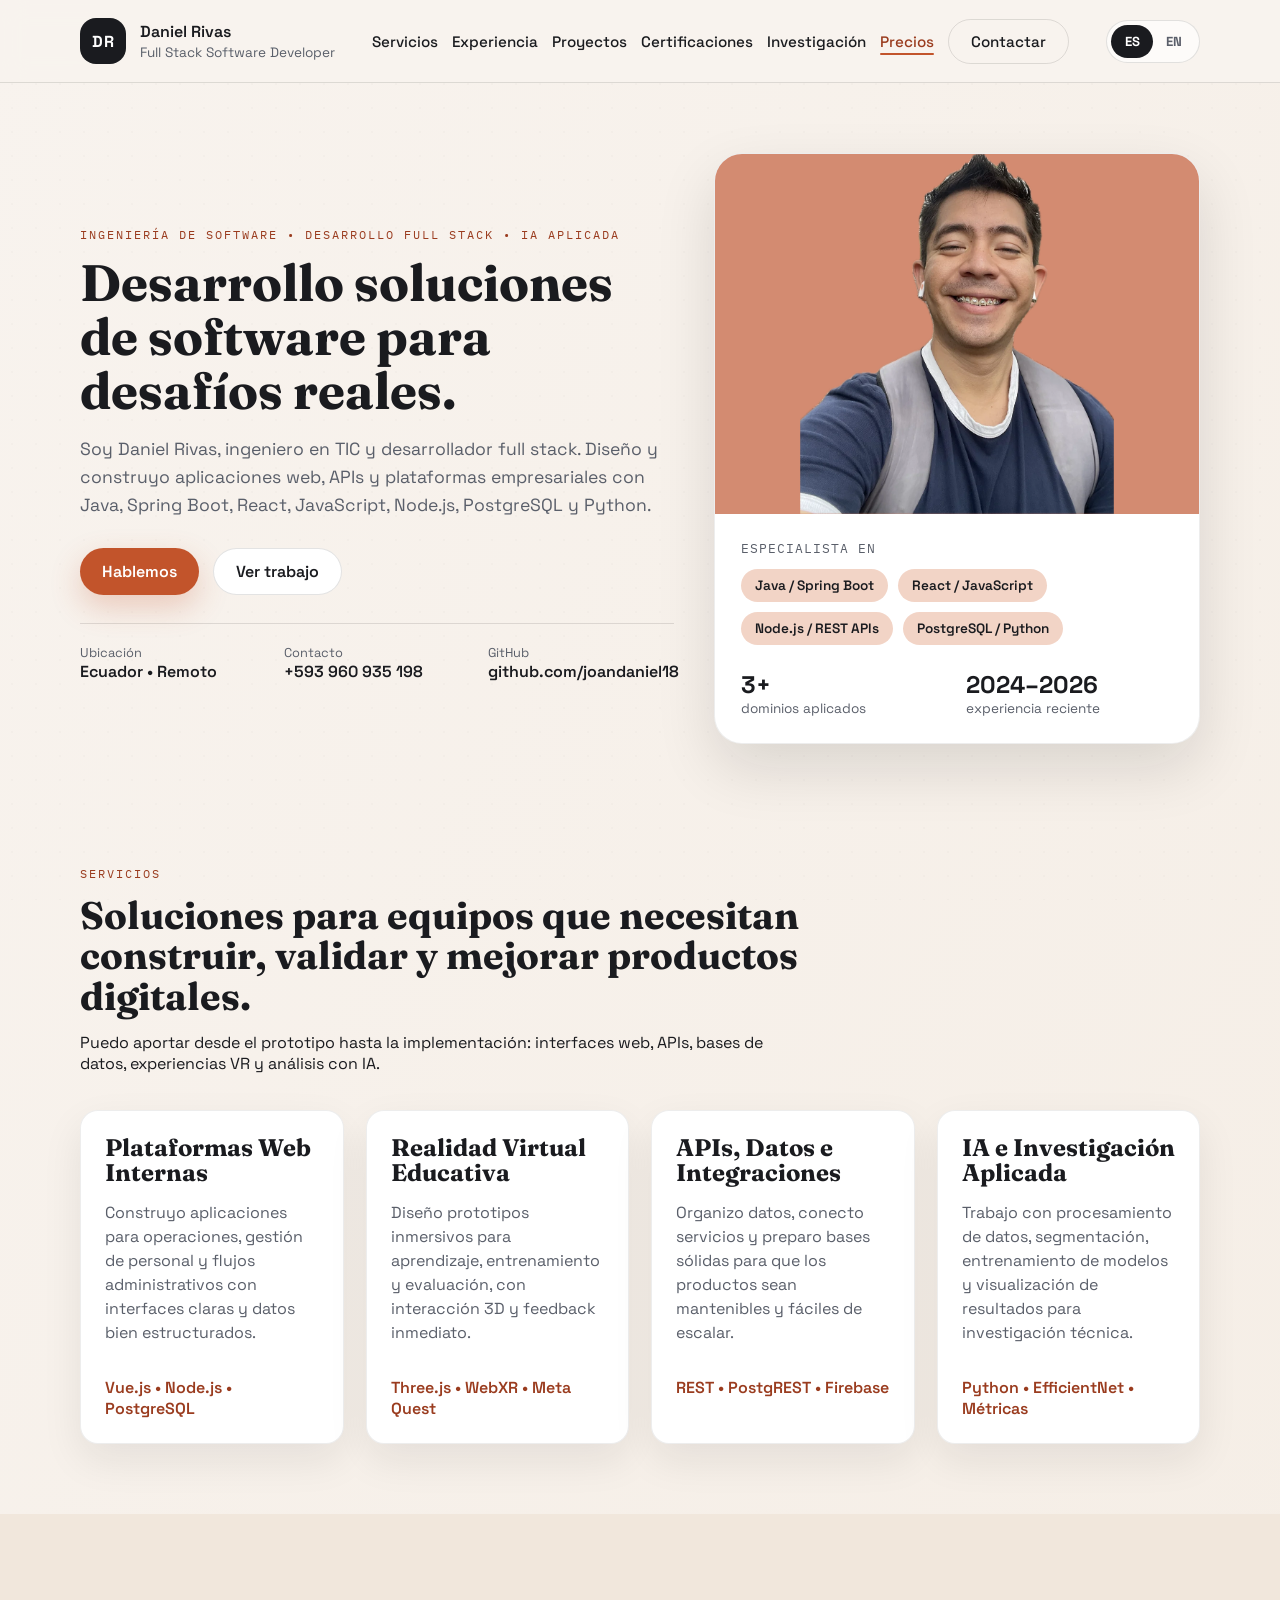
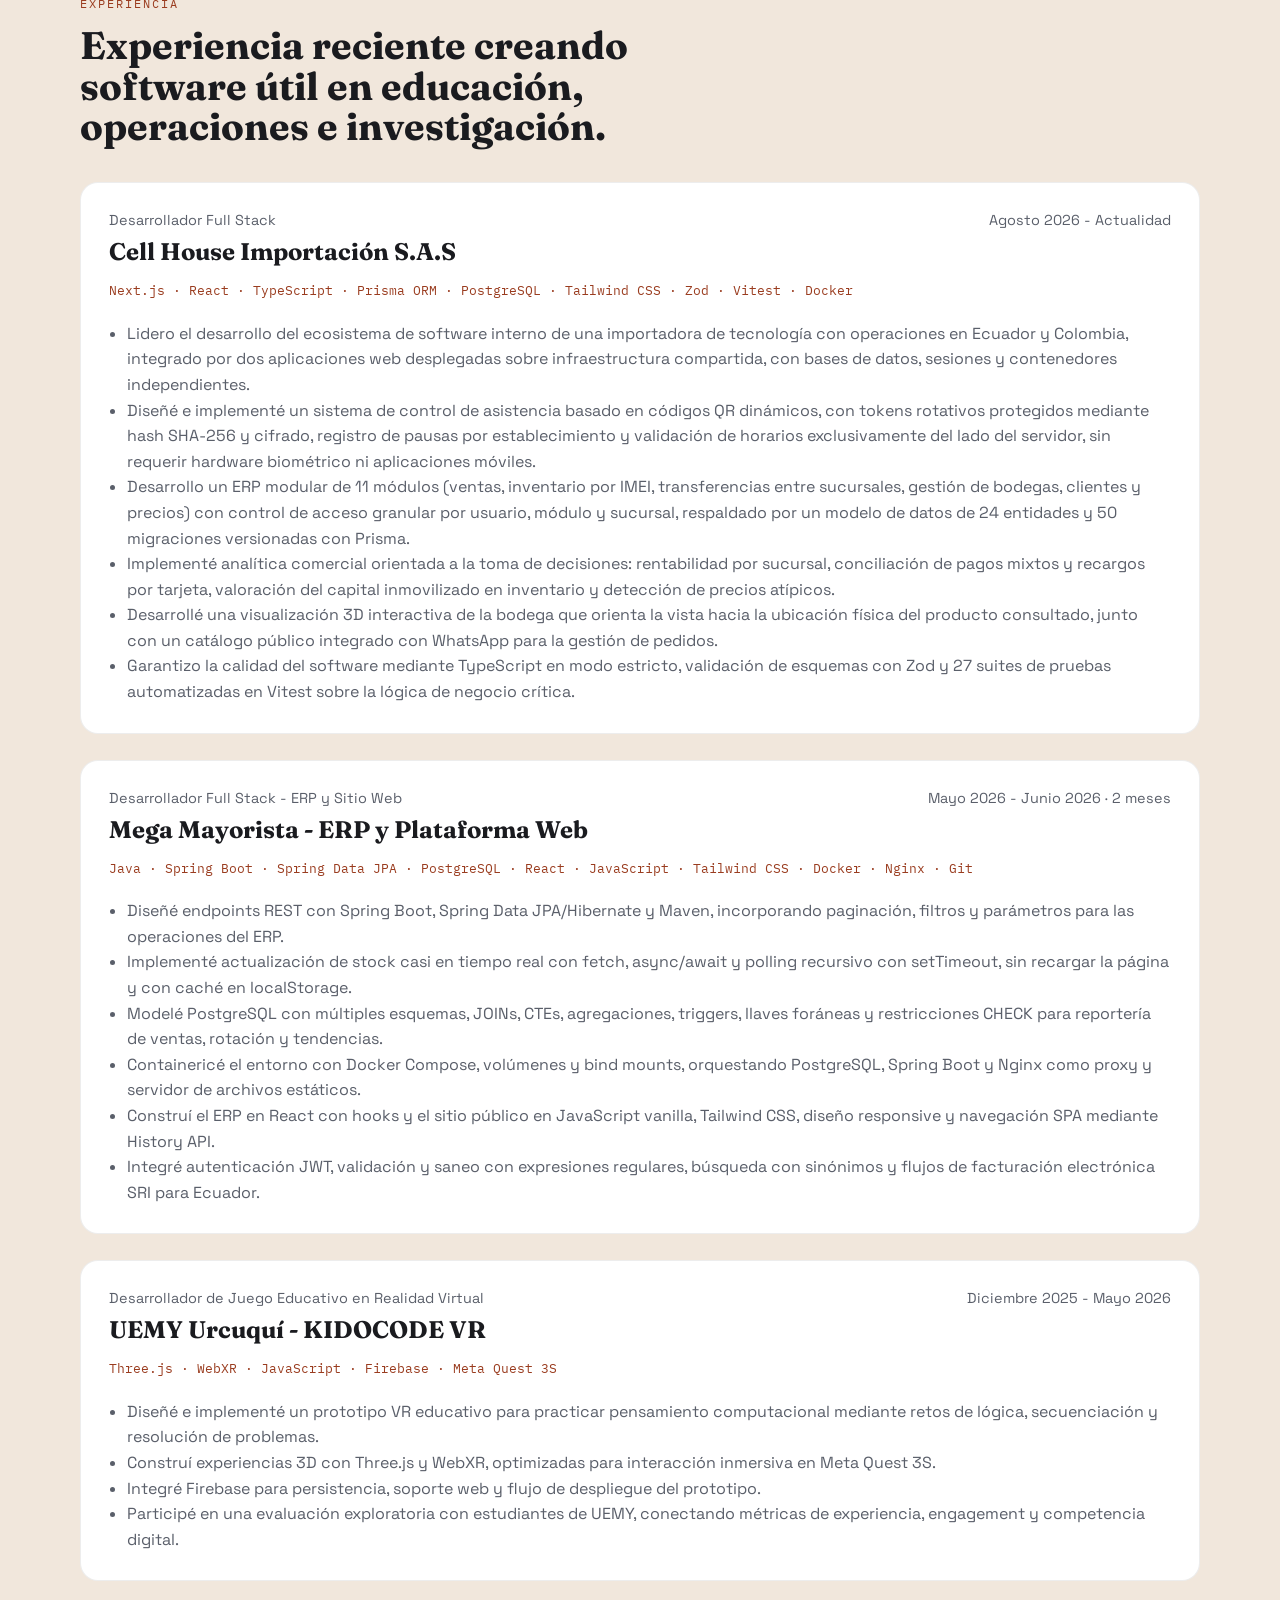
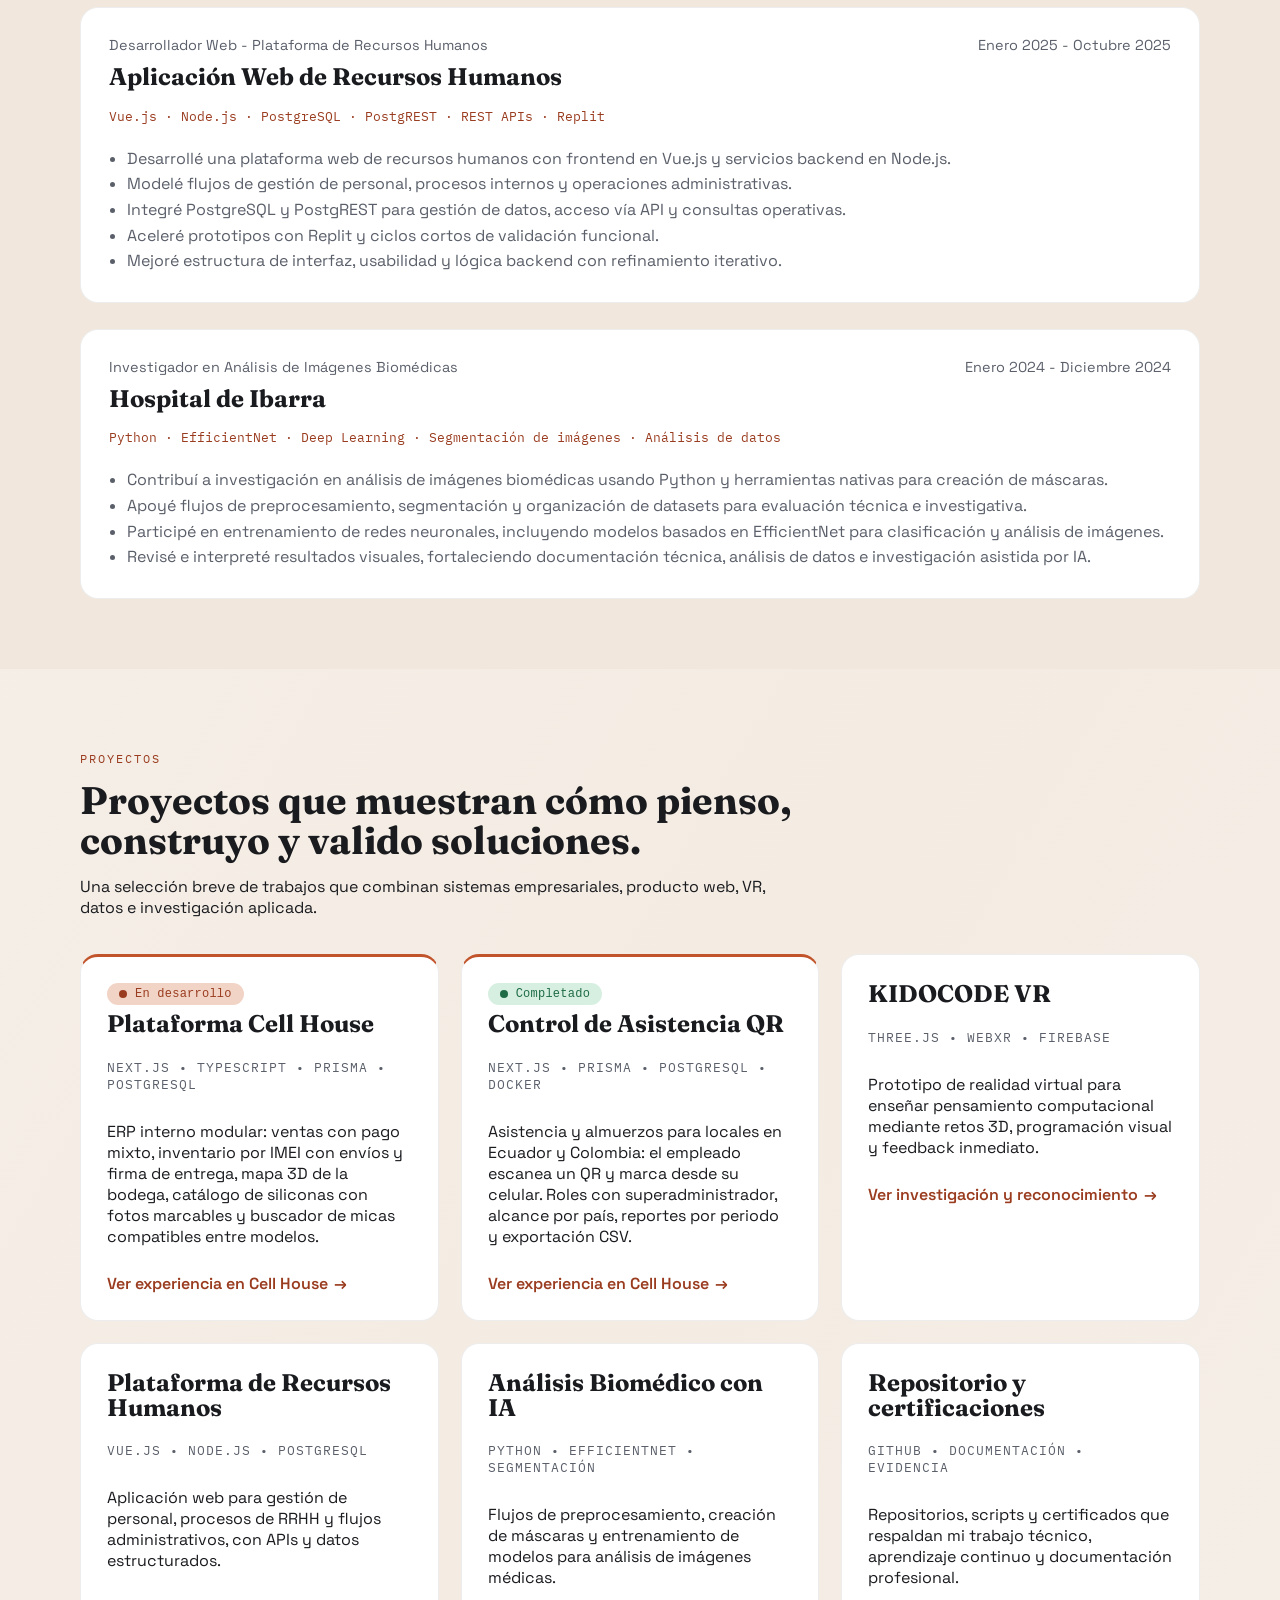
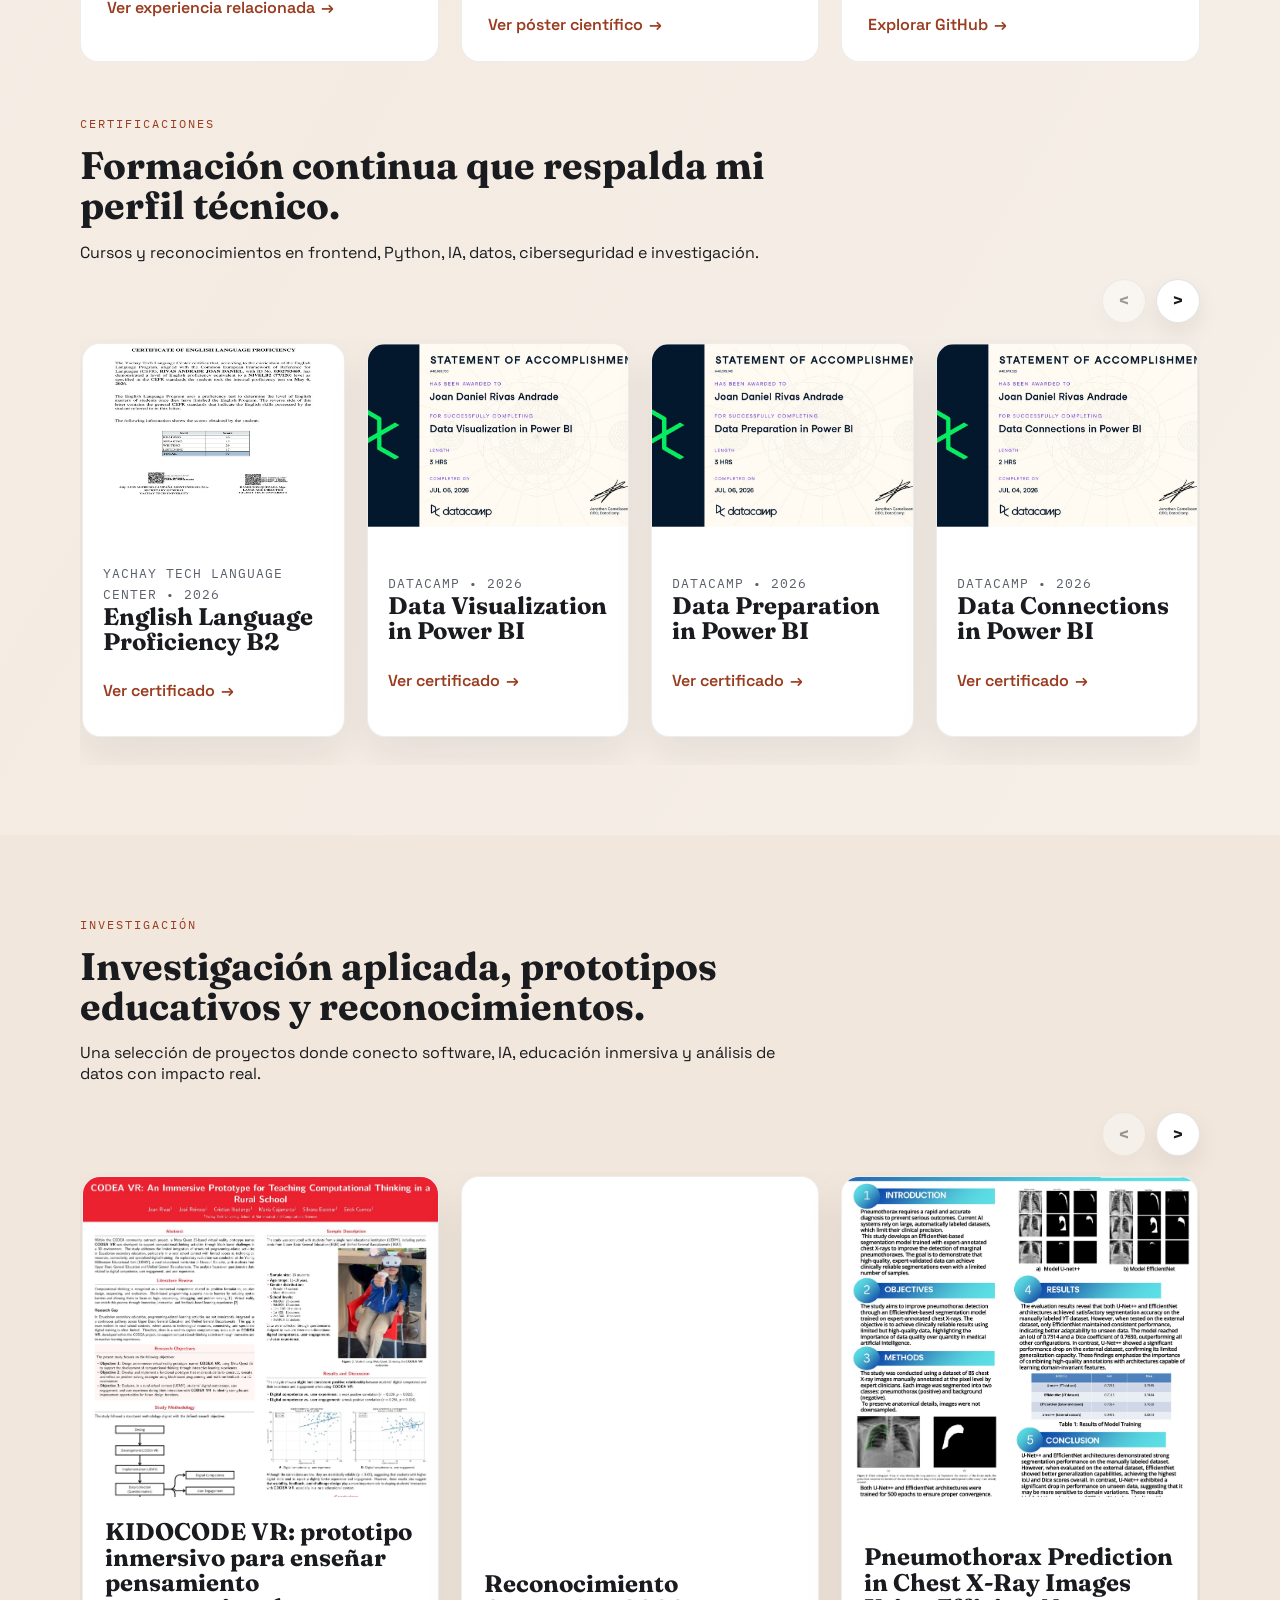
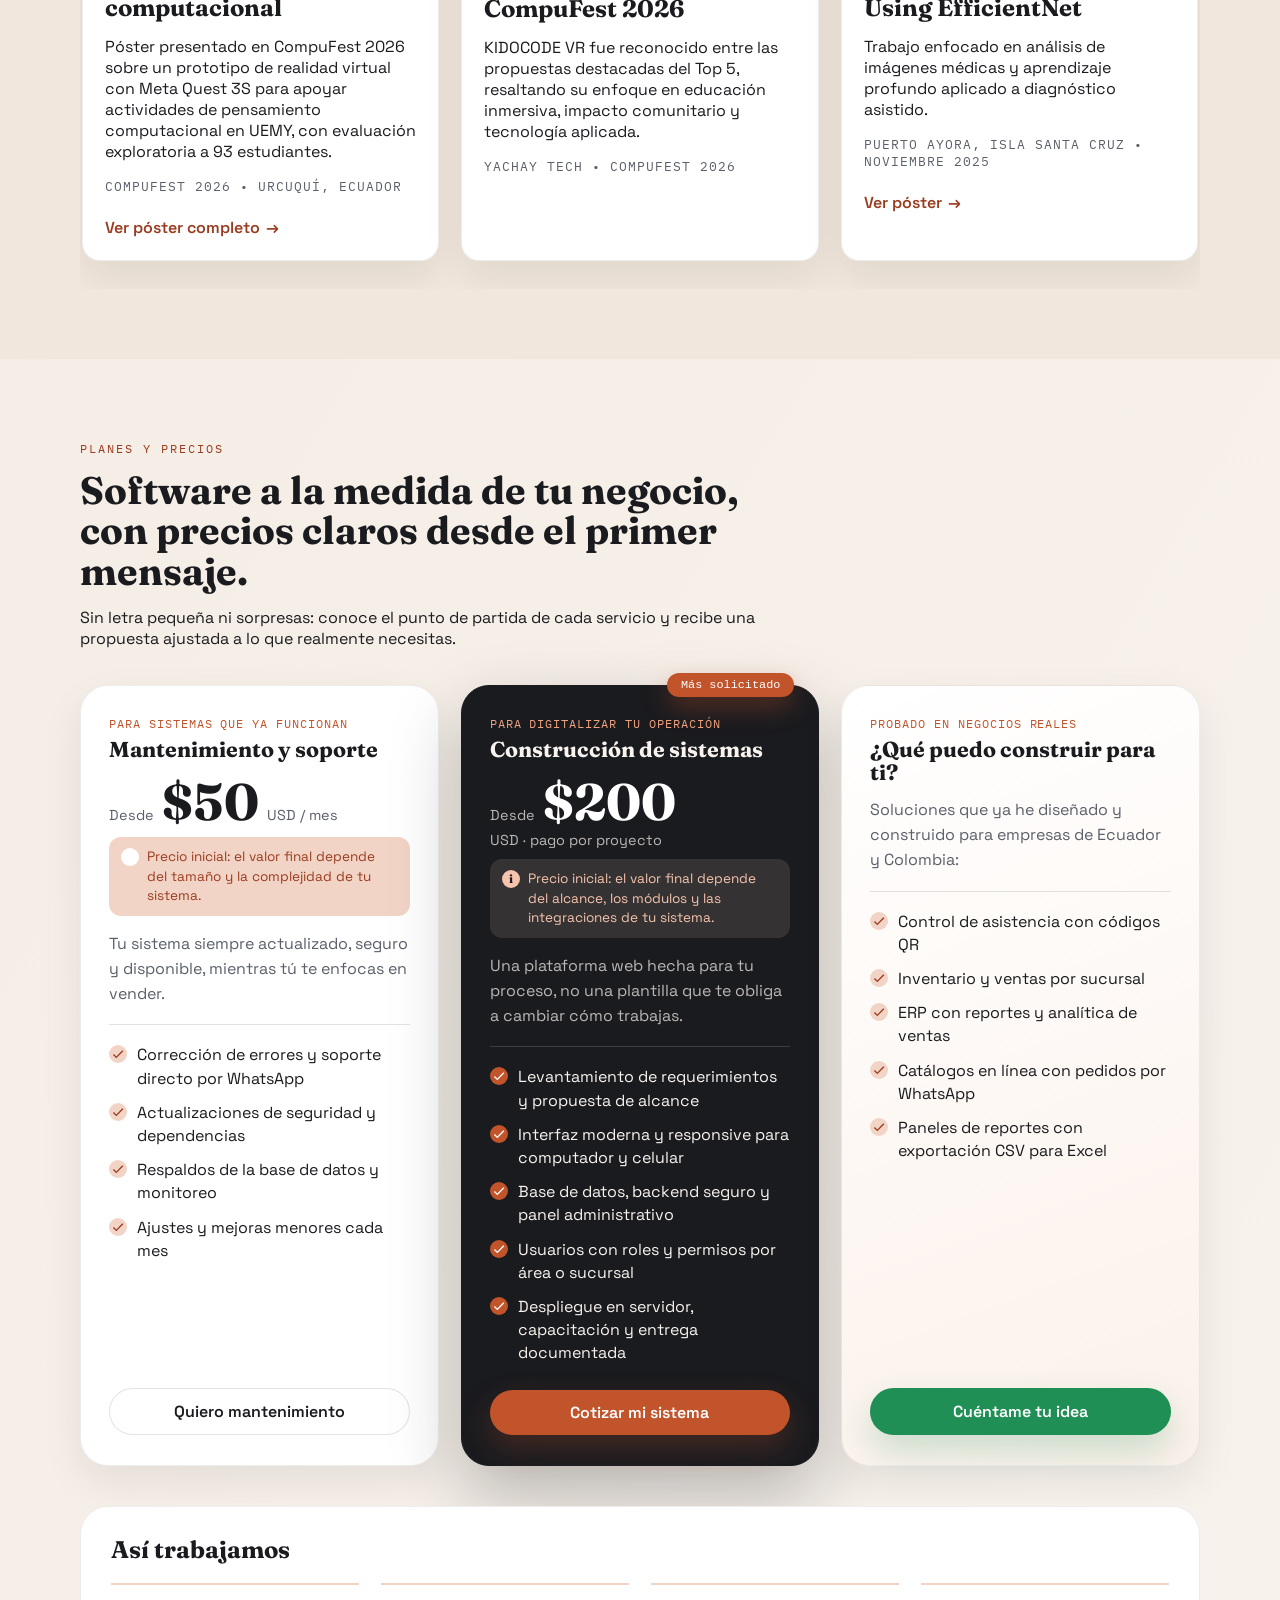
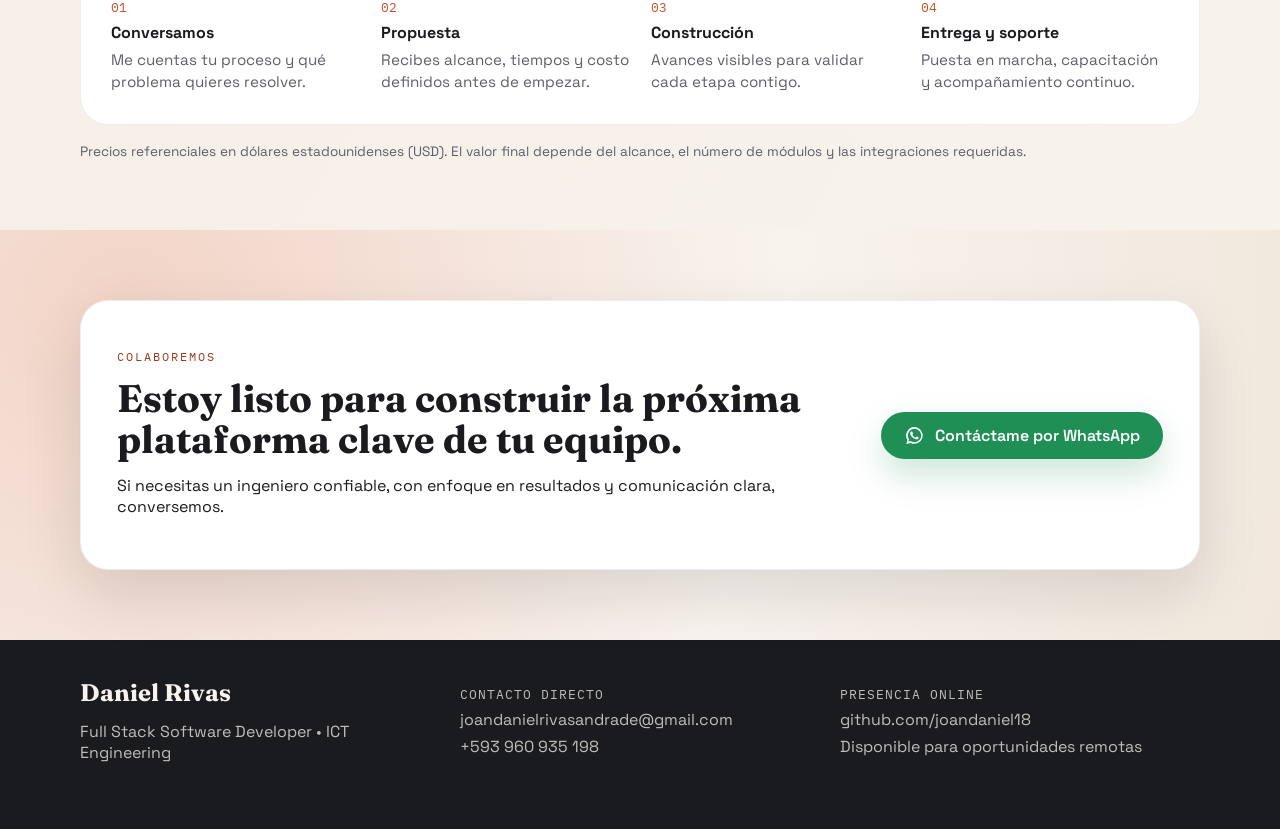
==== commit 92f9f371: "Clarify starting prices depend on each system Co-Authored-By: Claude Opus 5.5 <noreply@anthropic.com" ====
--- a/index.html
+++ b/index.html
@@ -9,7 +9,7 @@
   <link rel="preconnect" href="https://fonts.googleapis.com" />
   <link rel="preconnect" href="https://fonts.gstatic.com" crossorigin />
   <link href="https://fonts.googleapis.com/css2?family=Fraunces:wght@400;600;700&family=Space+Grotesk:wght@300;400;500;600;700&family=IBM+Plex+Mono:wght@400;500&display=swap" rel="stylesheet" />
-  <link rel="stylesheet" href="styles.css?v=20261125-1" />
+  <link rel="stylesheet" href="styles.css?v=20261125-2" />
 </head>
 <body>
   <div class="bg-noise" aria-hidden="true"></div>
@@ -653,6 +653,7 @@
               <span class="price-value">$50</span>
               <span class="price-unit" data-i18n="pricing.perMonth">USD / mes</span>
             </p>
+            <p class="price-hint" data-i18n="pricing.maintHint">Precio inicial: el valor final depende del tamaño y la complejidad de tu sistema.</p>
             <p class="price-text" data-i18n="pricing.maintText">Tu sistema siempre actualizado, seguro y disponible, mientras tú te enfocas en vender.</p>
             <ul class="price-list">
                 <li><svg class="price-check" viewBox="0 0 20 20" aria-hidden="true" focusable="false"><path d="M7.6 13.4 4.2 10l-1.4 1.4 4.8 4.8 10-10-1.4-1.4z"/></svg><span data-i18n="pricing.maint1">Corrección de errores y soporte directo por WhatsApp</span></li>
@@ -671,6 +672,7 @@
               <span class="price-value">$200</span>
               <span class="price-unit" data-i18n="pricing.oneTime">USD · pago por proyecto</span>
             </p>
+            <p class="price-hint" data-i18n="pricing.buildHint">Precio inicial: el valor final depende del alcance, los módulos y las integraciones de tu sistema.</p>
             <p class="price-text" data-i18n="pricing.buildText">Una plataforma web hecha para tu proceso, no una plantilla que te obliga a cambiar cómo trabajas.</p>
             <ul class="price-list">
                 <li><svg class="price-check" viewBox="0 0 20 20" aria-hidden="true" focusable="false"><path d="M7.6 13.4 4.2 10l-1.4 1.4 4.8 4.8 10-10-1.4-1.4z"/></svg><span data-i18n="pricing.build1">Levantamiento de requerimientos y propuesta de alcance</span></li>
@@ -764,6 +766,6 @@
     </div>
   </footer>
 
-  <script src="main.js?v=20261125-1"></script>
+  <script src="main.js?v=20261125-2"></script>
 </body>
 </html>
--- a/styles.css
+++ b/styles.css
@@ -1156,6 +1156,44 @@
   color: var(--muted);
 }
 
+.price-hint {
+  display: flex;
+  gap: 8px;
+  margin: -4px 0 16px;
+  padding: 10px 12px;
+  border-radius: var(--radius-sm);
+  background: var(--accent-soft);
+  color: var(--accent-dark);
+  font-size: 0.85rem;
+  line-height: 1.45;
+}
+
+.price-hint::before {
+  content: "i";
+  flex: 0 0 auto;
+  display: grid;
+  place-items: center;
+  width: 18px;
+  height: 18px;
+  border-radius: 50%;
+  background: currentColor;
+  color: #fff;
+  font-family: "Fraunces", serif;
+  font-size: 0.75rem;
+  font-weight: 700;
+  margin-top: 1px;
+}
+
+.price-card--featured .price-hint {
+  background: rgba(242, 212, 198, 0.12);
+  color: #f6c4ad;
+}
+
+.price-card--featured .price-hint::before {
+  color: var(--ink);
+  background: #f6c4ad;
+}
+
 .price-text {
   margin: 0 0 18px;
   color: var(--muted);
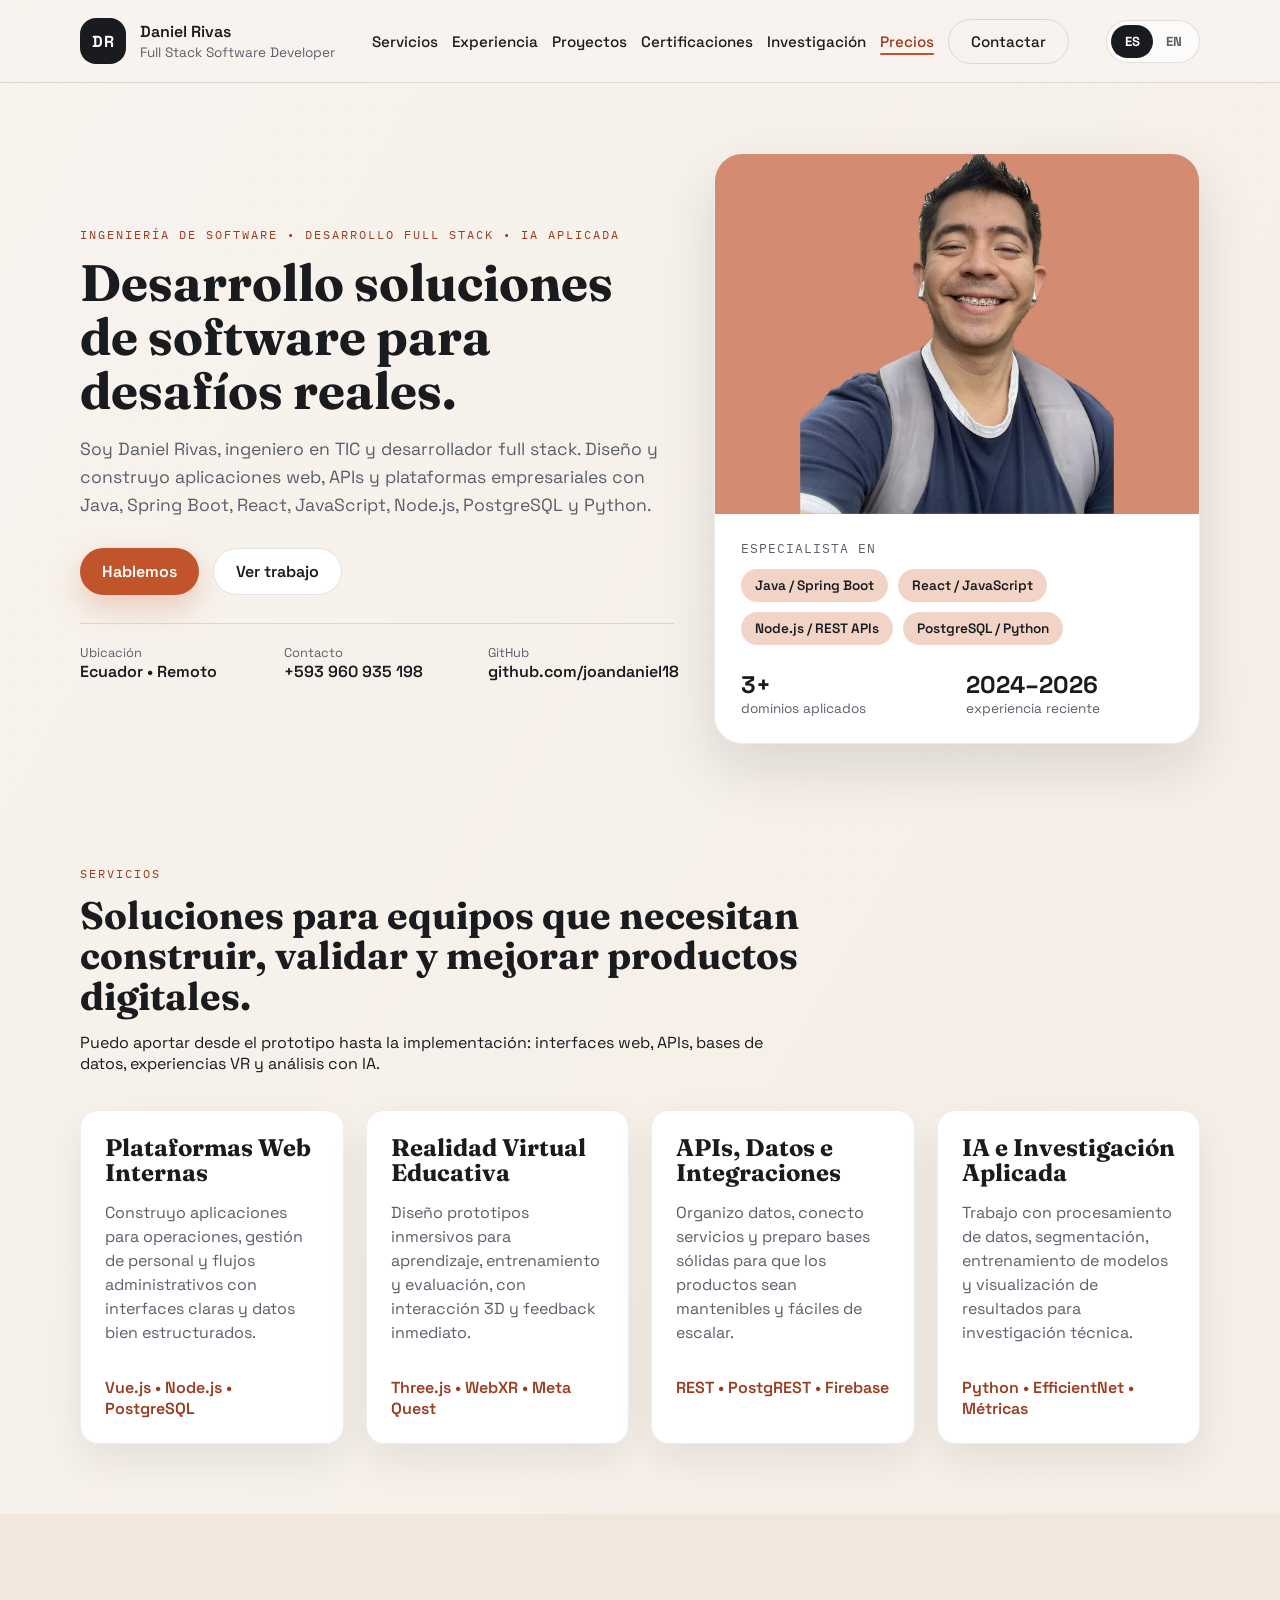
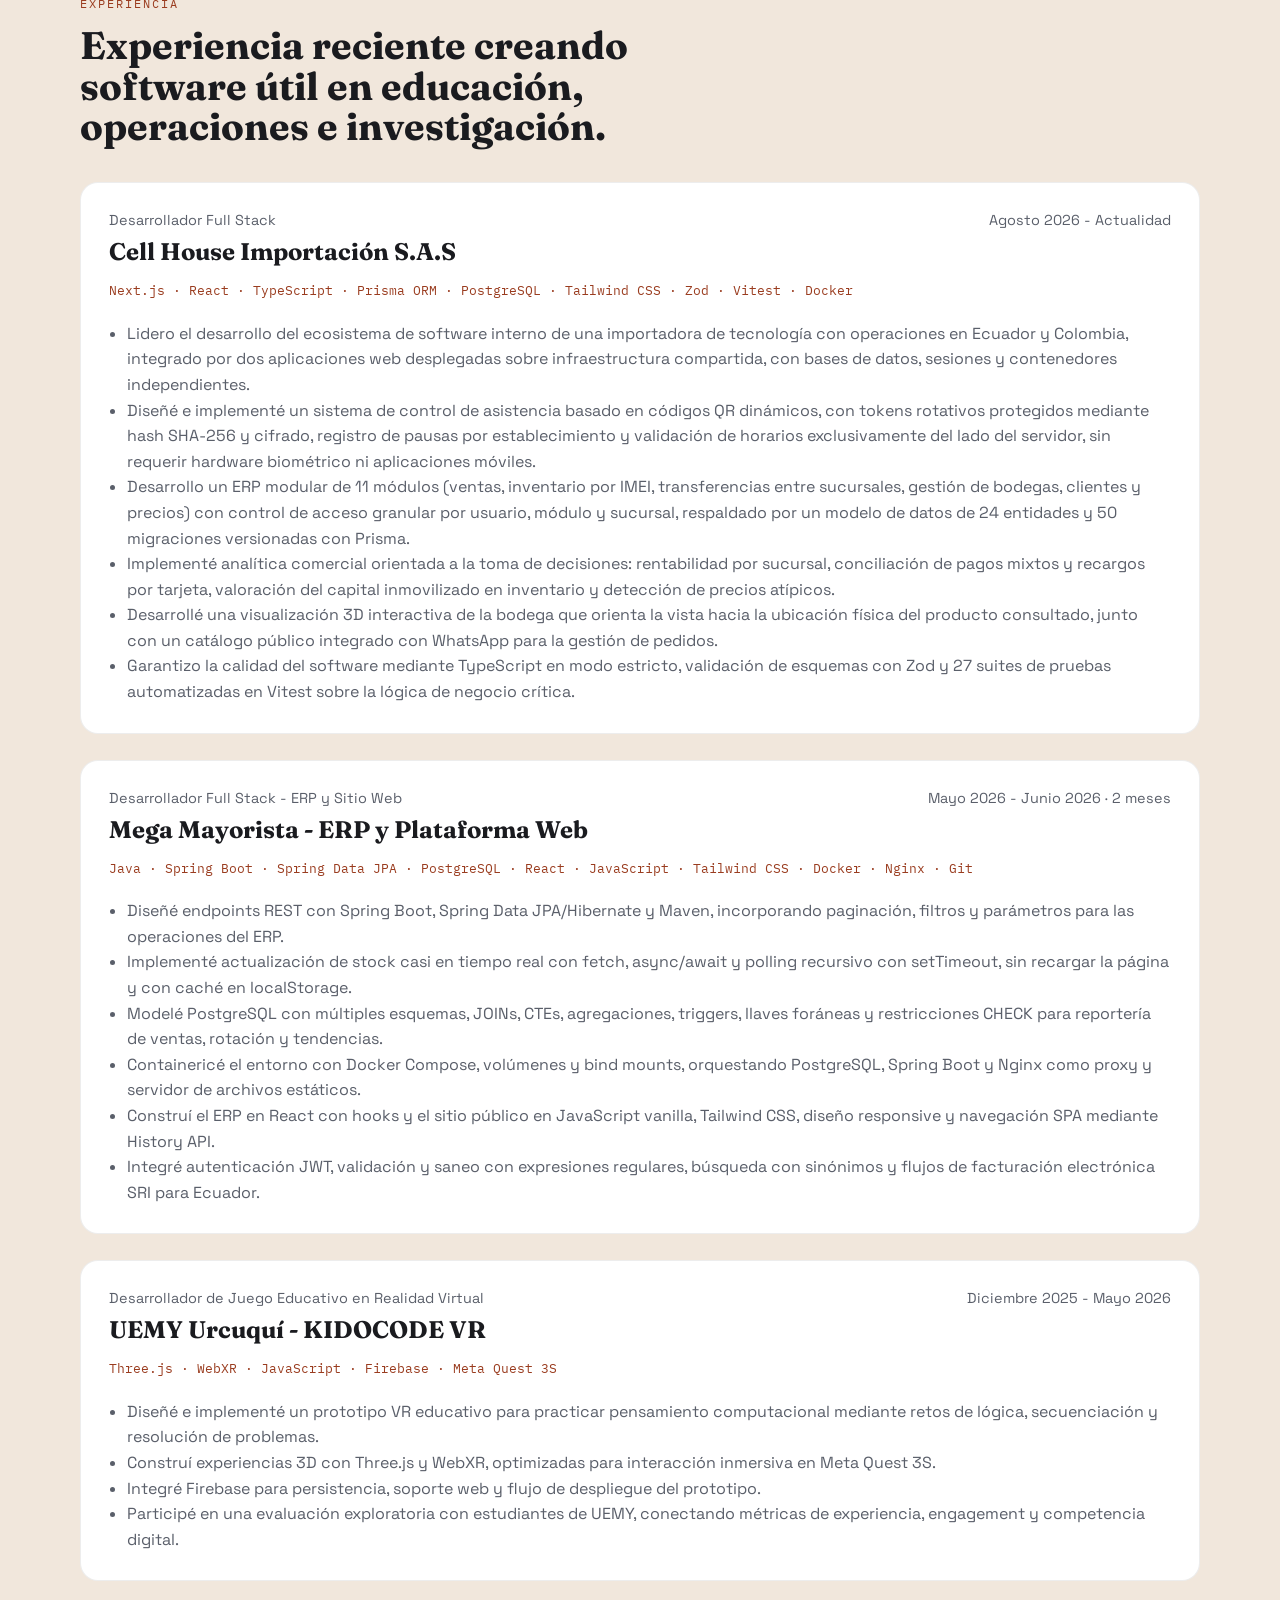
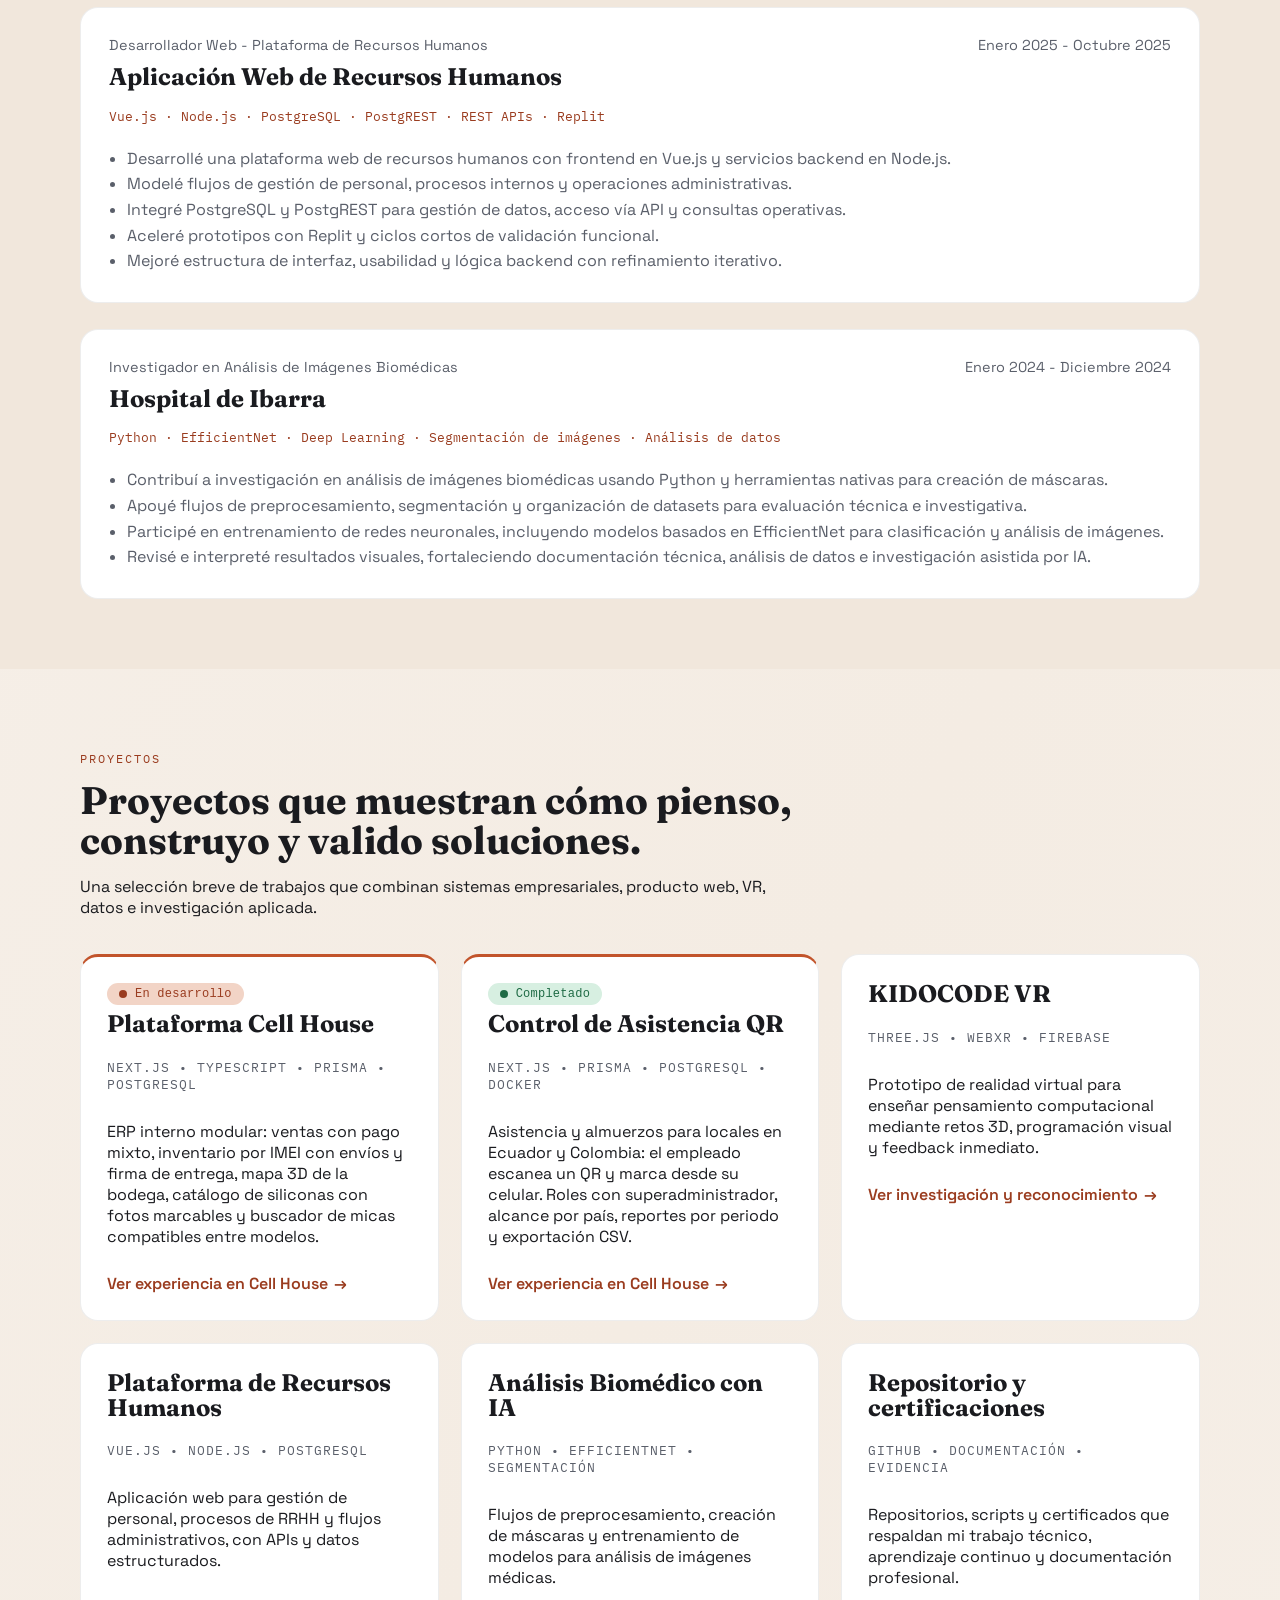
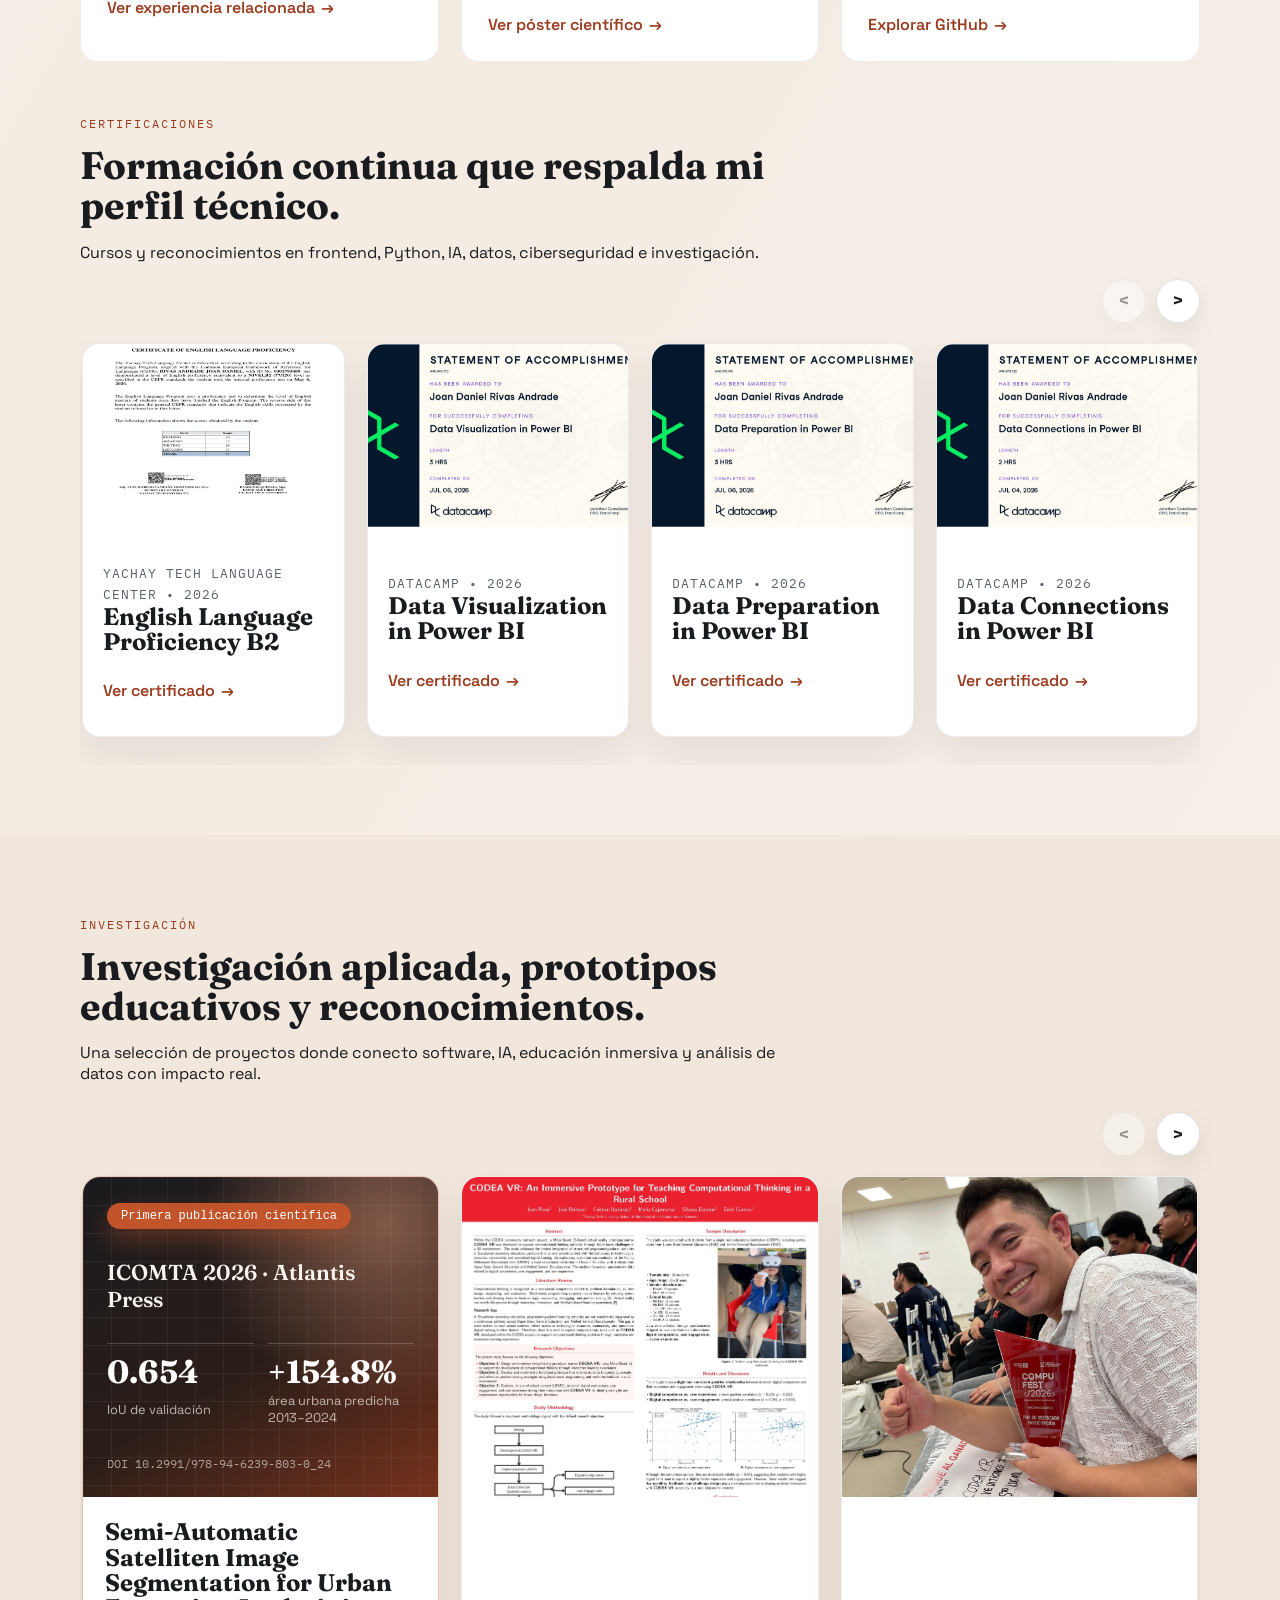
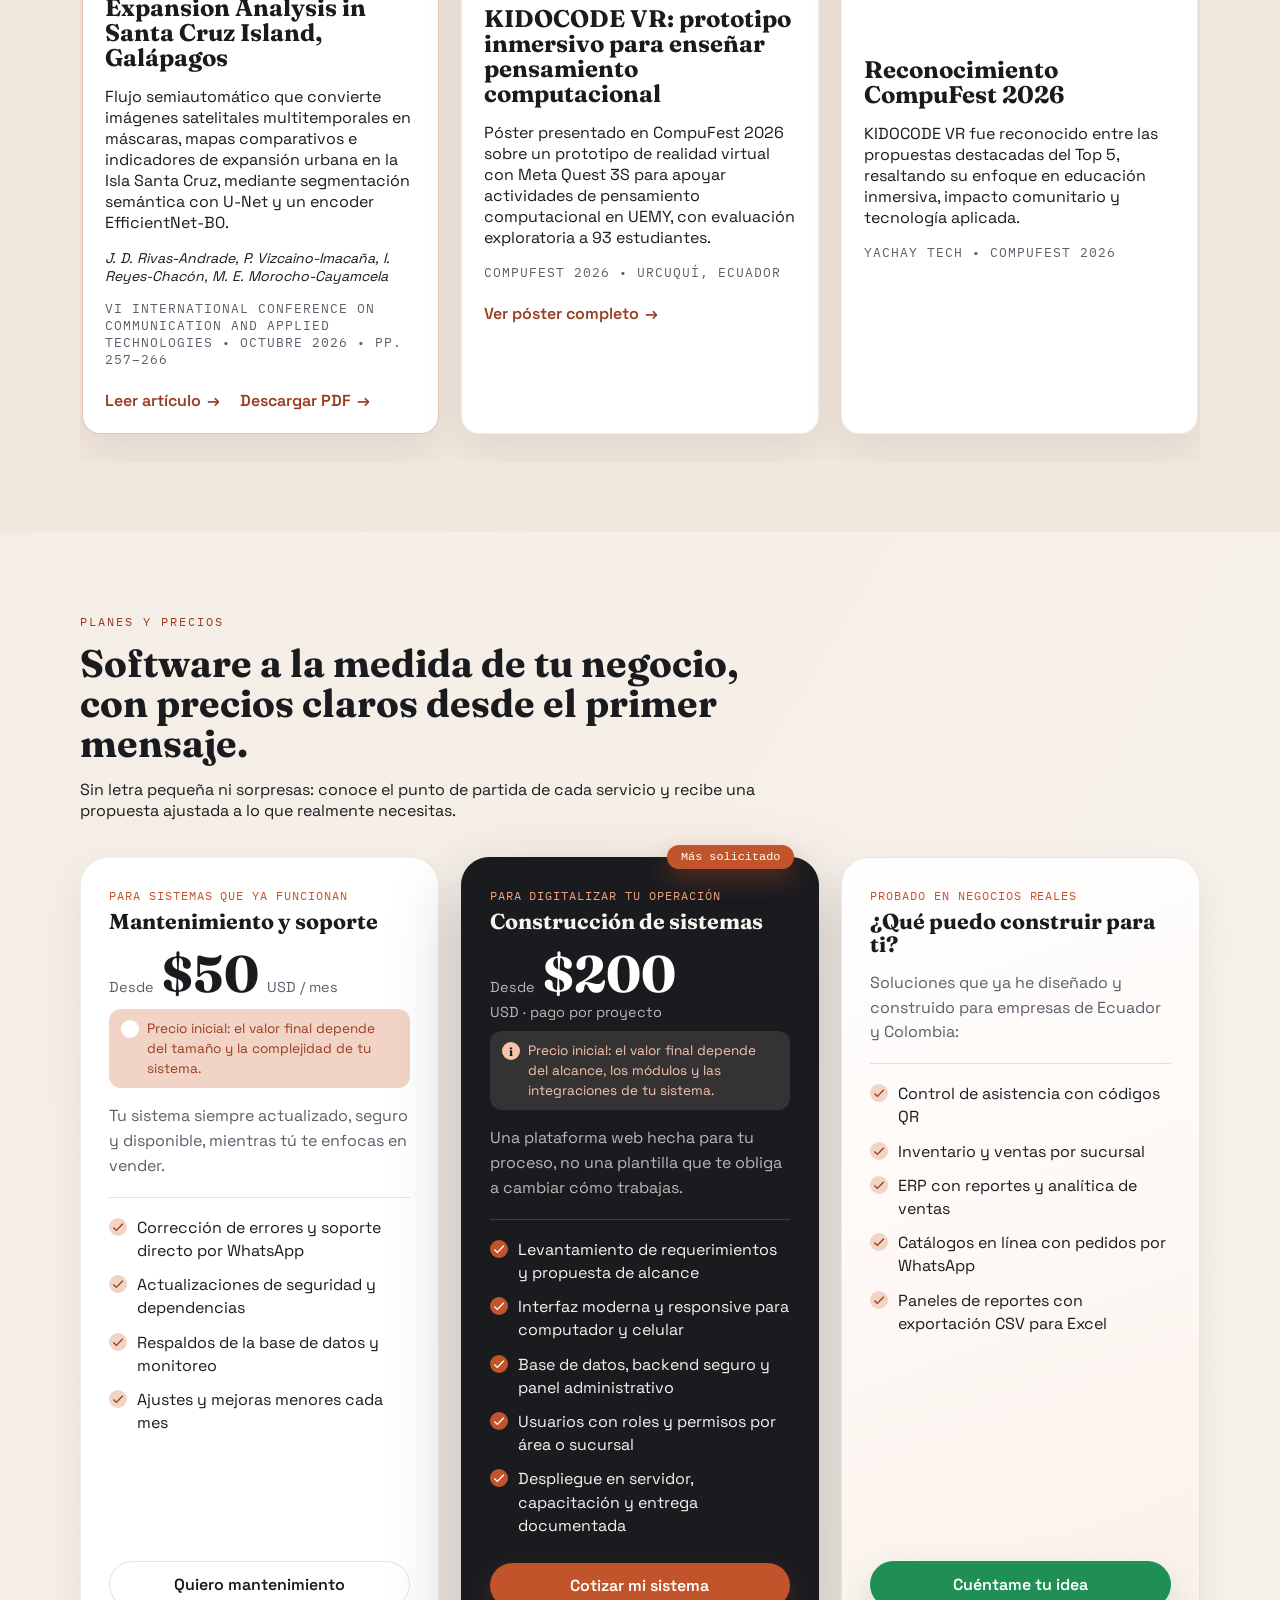
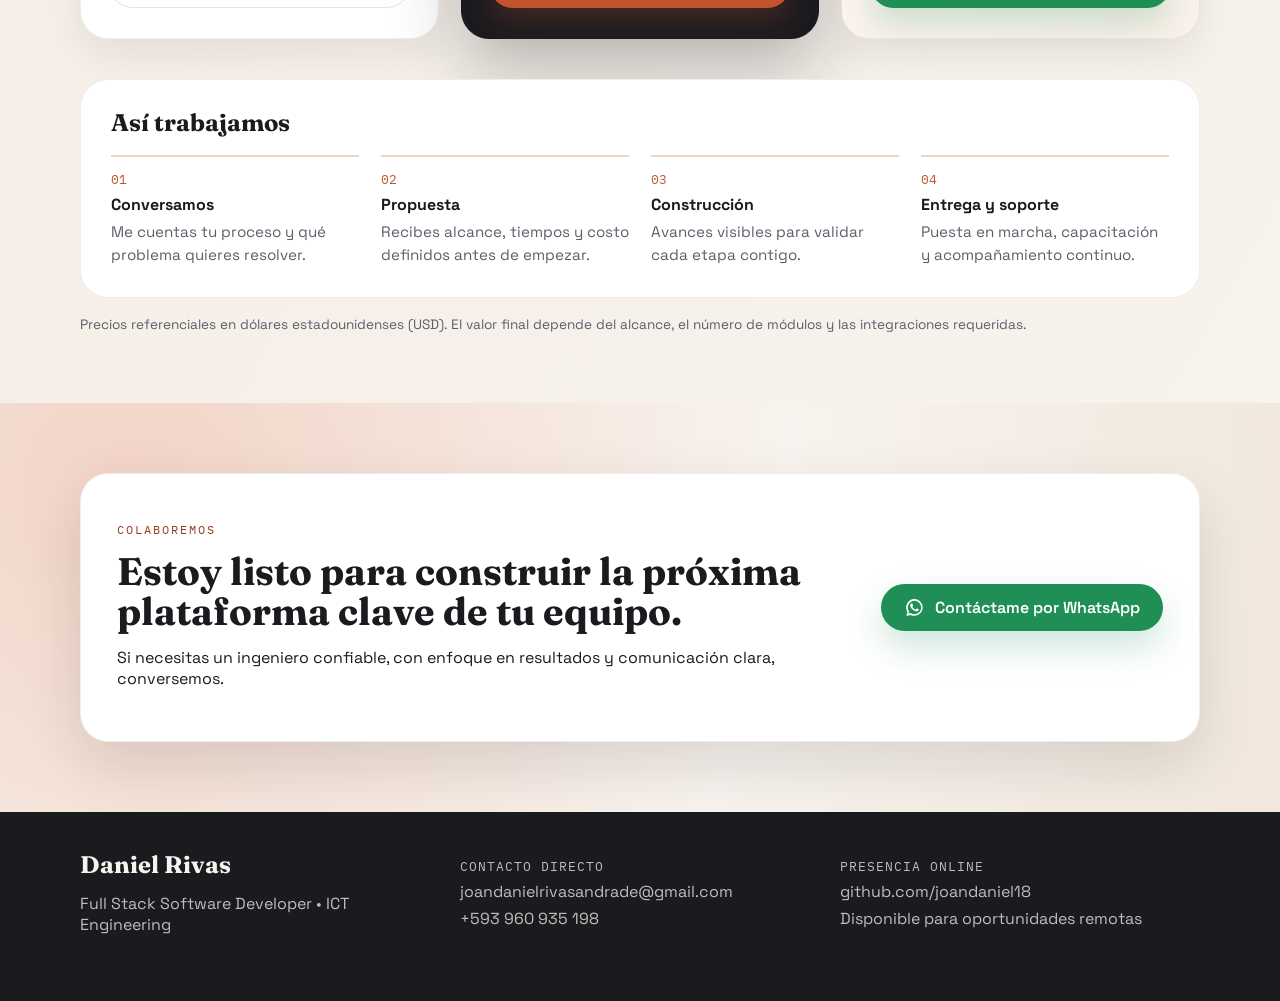
==== commit fb9c728d: "Add ICOMTA 2026 scientific publication to research section Co-Authored-By: Claude Opus 5.5 <noreply@" ====
--- a/index.html
+++ b/index.html
@@ -9,7 +9,7 @@
   <link rel="preconnect" href="https://fonts.googleapis.com" />
   <link rel="preconnect" href="https://fonts.gstatic.com" crossorigin />
   <link href="https://fonts.googleapis.com/css2?family=Fraunces:wght@400;600;700&family=Space+Grotesk:wght@300;400;500;600;700&family=IBM+Plex+Mono:wght@400;500&display=swap" rel="stylesheet" />
-  <link rel="stylesheet" href="styles.css?v=20261125-2" />
+  <link rel="stylesheet" href="styles.css?v=20261125-3" />
 </head>
 <body>
   <div class="bg-noise" aria-hidden="true"></div>
@@ -598,6 +598,33 @@
             <button class="carousel-button" type="button" aria-label="Ver elemento siguiente" data-i18n-aria-label="research.carouselNext" data-carousel-next>&gt;</button>
           </div>
           <div class="research-grid" tabindex="0">
+            <article class="research-card paper-card reveal">
+              <div class="paper-cover">
+                <span class="paper-badge" data-i18n="research.paperBadge">Primera publicación científica</span>
+                <p class="paper-venue" data-i18n="research.paperVenue">ICOMTA 2026 · Atlantis Press</p>
+                <div class="paper-metrics">
+                  <div>
+                    <span class="paper-metric">0.654</span>
+                    <span class="paper-metric-label" data-i18n="research.paperIou">IoU de validación</span>
+                  </div>
+                  <div>
+                    <span class="paper-metric">+154.8%</span>
+                    <span class="paper-metric-label" data-i18n="research.paperGrowth">área urbana predicha 2013–2024</span>
+                  </div>
+                </div>
+                <p class="paper-doi">DOI 10.2991/978-94-6239-803-0_24</p>
+              </div>
+              <div class="research-body">
+                <h3>Semi-Automatic Satelliten Image Segmentation for Urban Expansion Analysis in Santa Cruz Island, Galápagos</h3>
+                <p data-i18n="research.paperText">Flujo semiautomático que convierte imágenes satelitales multitemporales en máscaras, mapas comparativos e indicadores de expansión urbana en la Isla Santa Cruz, mediante segmentación semántica con U-Net y un encoder EfficientNet-B0.</p>
+                <p class="paper-authors" data-i18n="research.paperAuthors">J. D. Rivas-Andrade, P. Vizcaino-Imacaña, I. Reyes-Chacón, M. E. Morocho-Cayamcela</p>
+                <p class="mono" data-i18n="research.paperMeta">VI International Conference on Communication and Applied Technologies • Octubre 2026 • pp. 257–266</p>
+                <div class="paper-links">
+                  <a class="link" href="https://www.atlantis-press.com/proceedings/icomta-26/126028164" target="_blank" rel="noreferrer" data-i18n="research.paperLink">Leer artículo</a>
+                  <a class="link" href="https://www.atlantis-press.com/article/126028164.pdf" target="_blank" rel="noreferrer" data-i18n="research.paperPdf">Descargar PDF</a>
+                </div>
+              </div>
+            </article>
             <article class="research-card reveal">
               <img class="poster-preview" loading="lazy" decoding="async" src="assets/kidocode-vr-poster.jpg" alt="Póster del proyecto KIDOCODE VR presentado en CompuFest 2026" data-i18n-alt="research.kidocodePosterAlt" />
               <div class="research-body">
@@ -766,6 +793,6 @@
     </div>
   </footer>
 
-  <script src="main.js?v=20261125-2"></script>
+  <script src="main.js?v=20261125-3"></script>
 </body>
 </html>
--- a/styles.css
+++ b/styles.css
@@ -1357,3 +1357,102 @@
     grid-template-columns: 1fr;
   }
 }
+
+/* ---------- Scientific paper card ---------- */
+.paper-card {
+  border-color: rgba(194, 84, 43, 0.35);
+}
+
+.paper-cover {
+  position: relative;
+  display: flex;
+  flex-direction: column;
+  justify-content: space-between;
+  gap: 18px;
+  min-height: 320px;
+  padding: 26px 24px;
+  color: #f8f3ee;
+  background:
+    radial-gradient(circle at 85% 15%, rgba(240, 162, 127, 0.45), transparent 45%),
+    linear-gradient(150deg, #1a1b1f 0%, #2a1d18 55%, #9a3c1f 120%);
+  overflow: hidden;
+}
+
+.paper-cover::after {
+  content: "";
+  position: absolute;
+  inset: 0;
+  background-image:
+    linear-gradient(rgba(248, 243, 238, 0.06) 1px, transparent 1px),
+    linear-gradient(90deg, rgba(248, 243, 238, 0.06) 1px, transparent 1px);
+  background-size: 28px 28px;
+  pointer-events: none;
+}
+
+.paper-cover > * {
+  position: relative;
+  z-index: 1;
+}
+
+.paper-badge {
+  align-self: flex-start;
+  padding: 6px 14px;
+  border-radius: 999px;
+  background: var(--accent);
+  color: #fff;
+  font-family: "IBM Plex Mono", monospace;
+  font-size: 0.75rem;
+  font-weight: 500;
+  box-shadow: 0 10px 24px rgba(194, 84, 43, 0.4);
+}
+
+.paper-venue {
+  margin: 0;
+  font-family: "Fraunces", serif;
+  font-size: 1.35rem;
+  font-weight: 600;
+}
+
+.paper-metrics {
+  display: grid;
+  grid-template-columns: repeat(2, minmax(0, 1fr));
+  gap: 14px;
+}
+
+.paper-metrics > div {
+  display: grid;
+  gap: 4px;
+  padding-top: 12px;
+  border-top: 1px solid rgba(248, 243, 238, 0.2);
+}
+
+.paper-metric {
+  font-family: "Fraunces", serif;
+  font-size: 2rem;
+  font-weight: 700;
+  line-height: 1;
+  color: #fff;
+}
+
+.paper-metric-label {
+  font-size: 0.8rem;
+  color: rgba(248, 243, 238, 0.7);
+}
+
+.paper-doi {
+  margin: 0;
+  font-family: "IBM Plex Mono", monospace;
+  font-size: 0.75rem;
+  color: rgba(248, 243, 238, 0.6);
+}
+
+.paper-authors {
+  font-size: 0.88rem;
+  font-style: italic;
+}
+
+.paper-links {
+  display: flex;
+  flex-wrap: wrap;
+  gap: 8px 20px;
+}
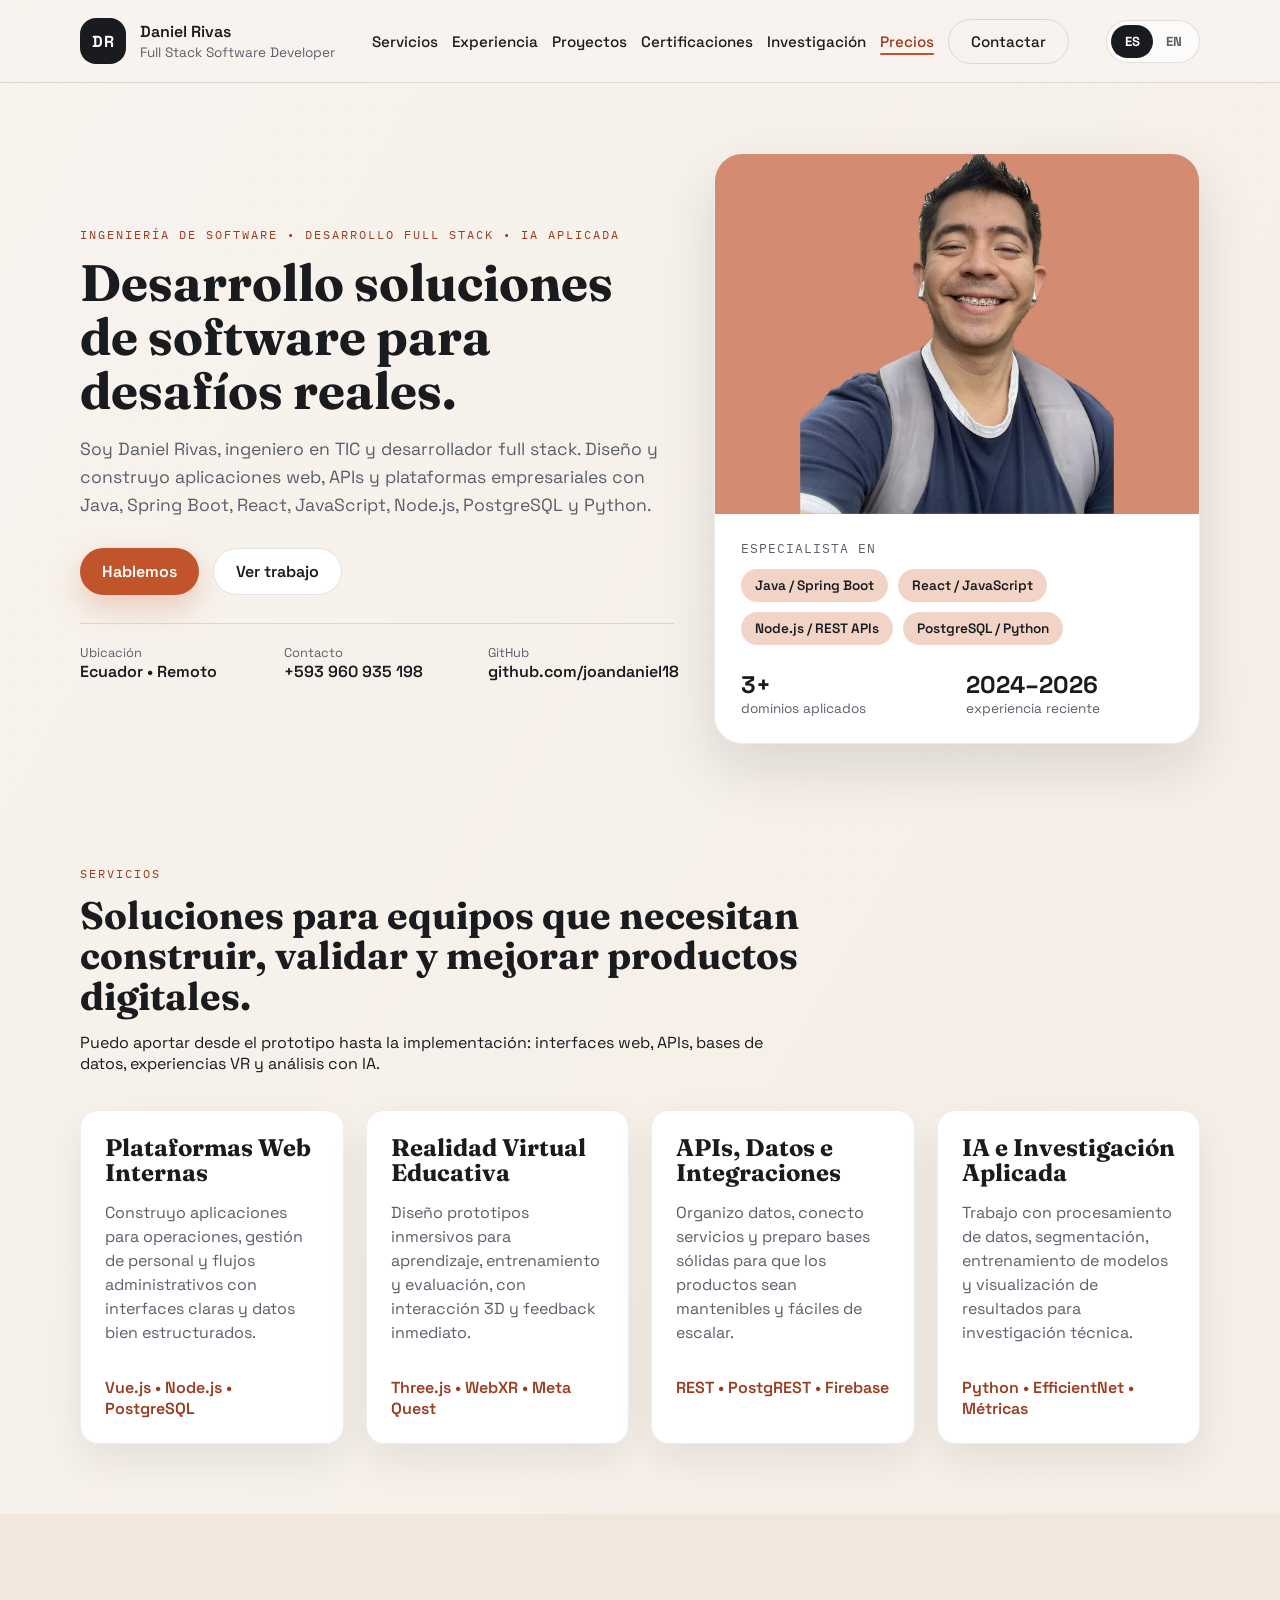
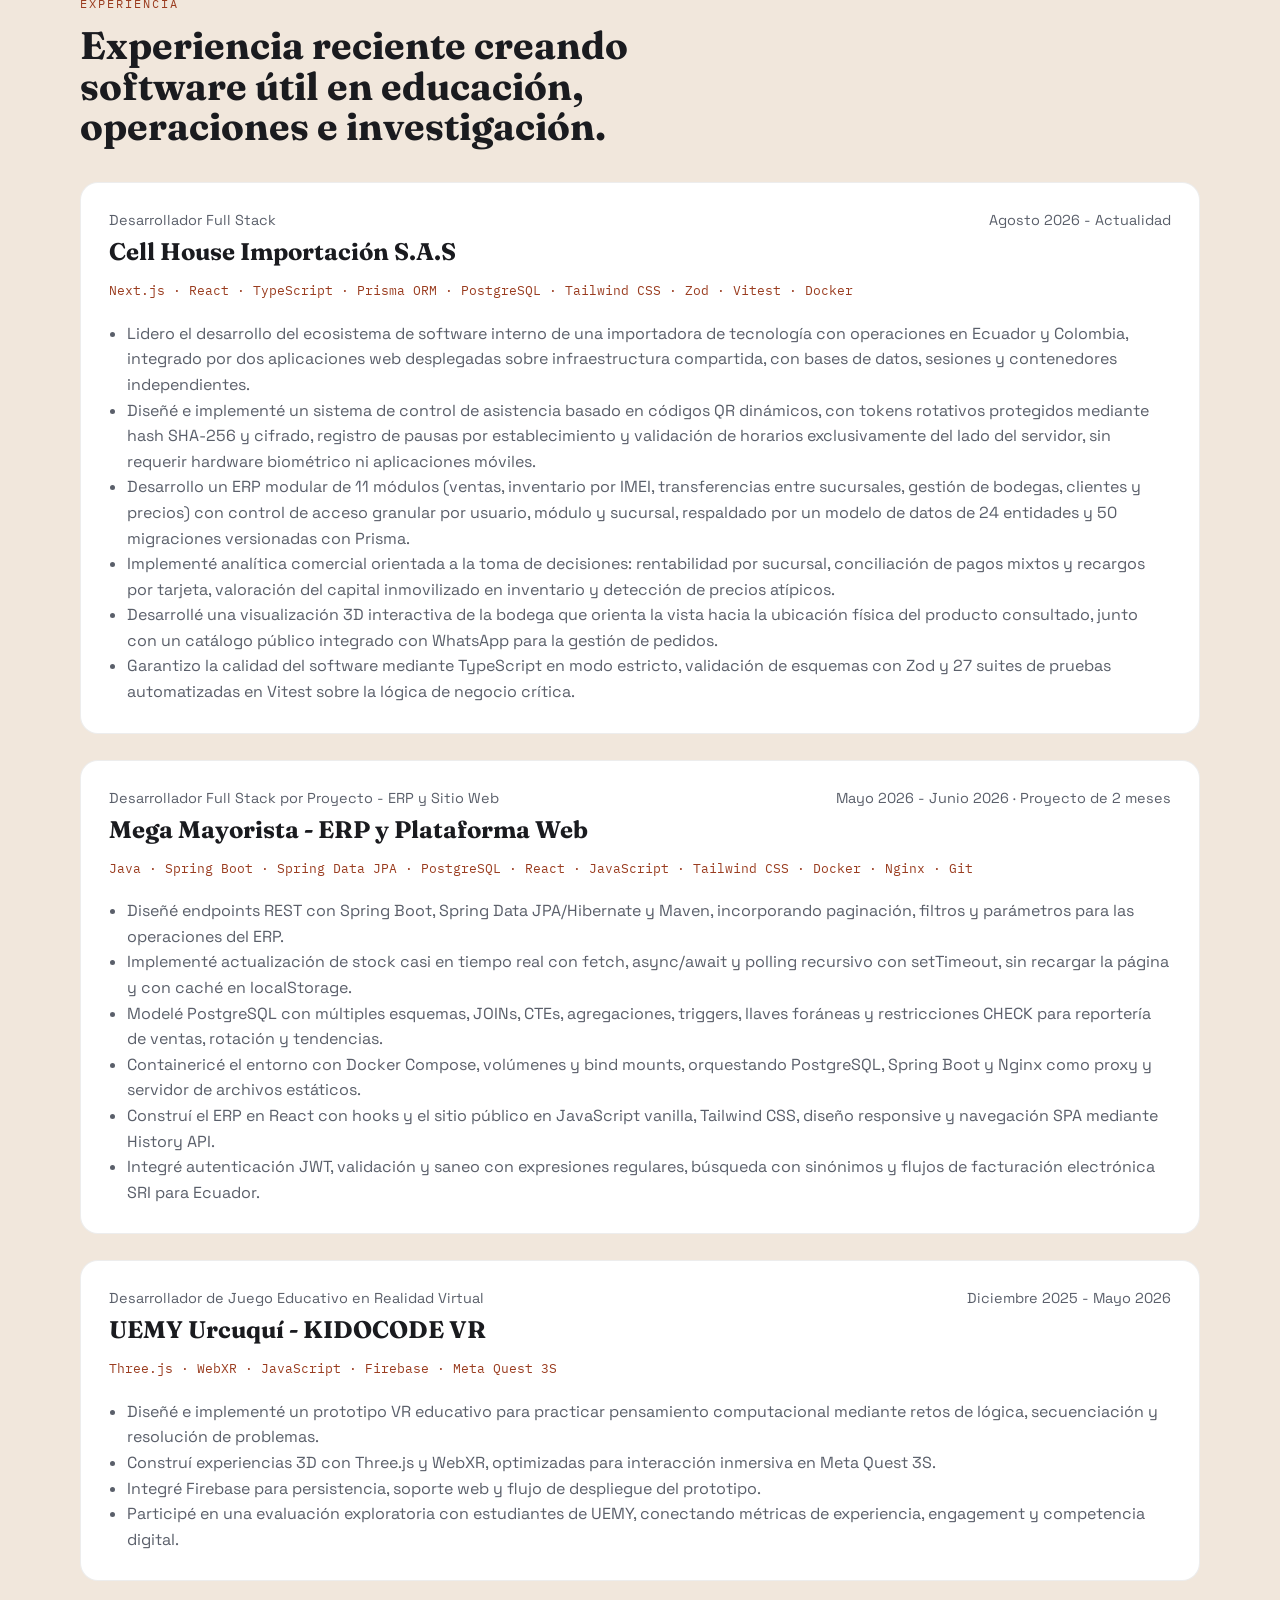
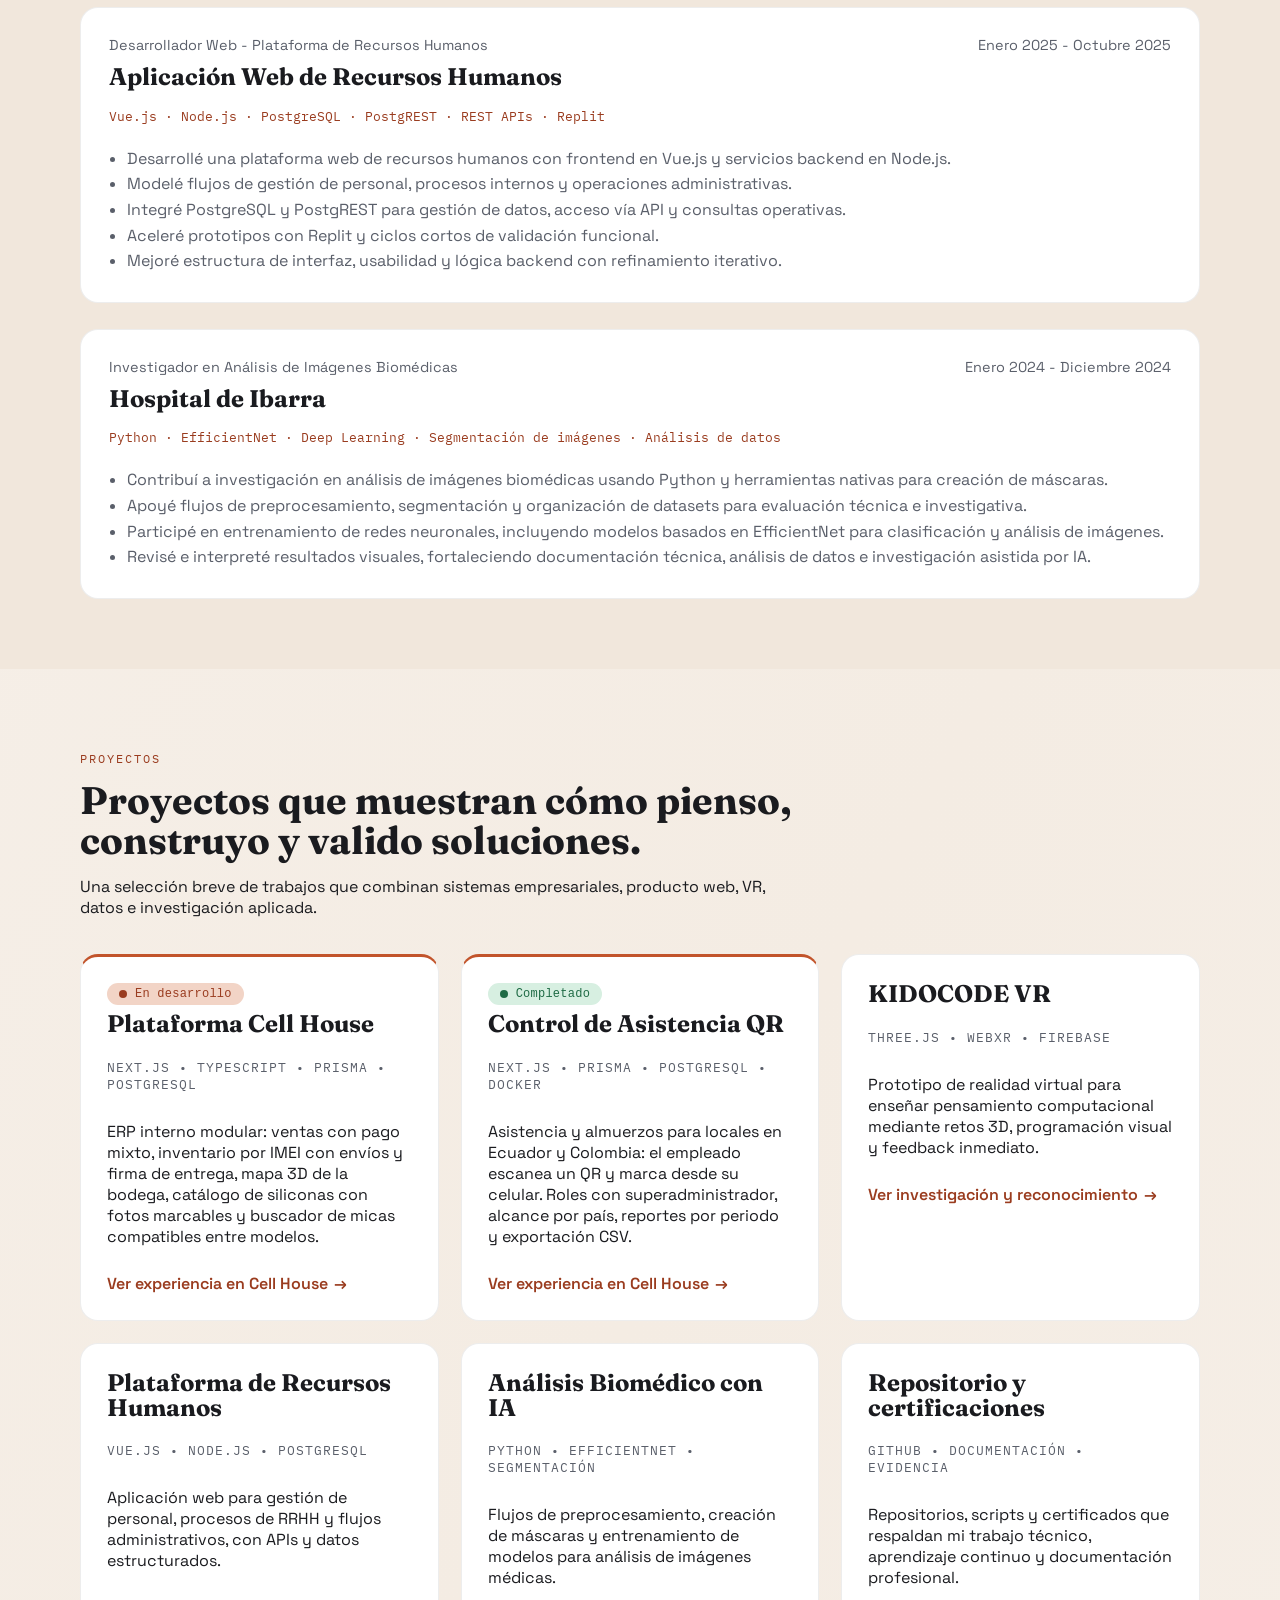
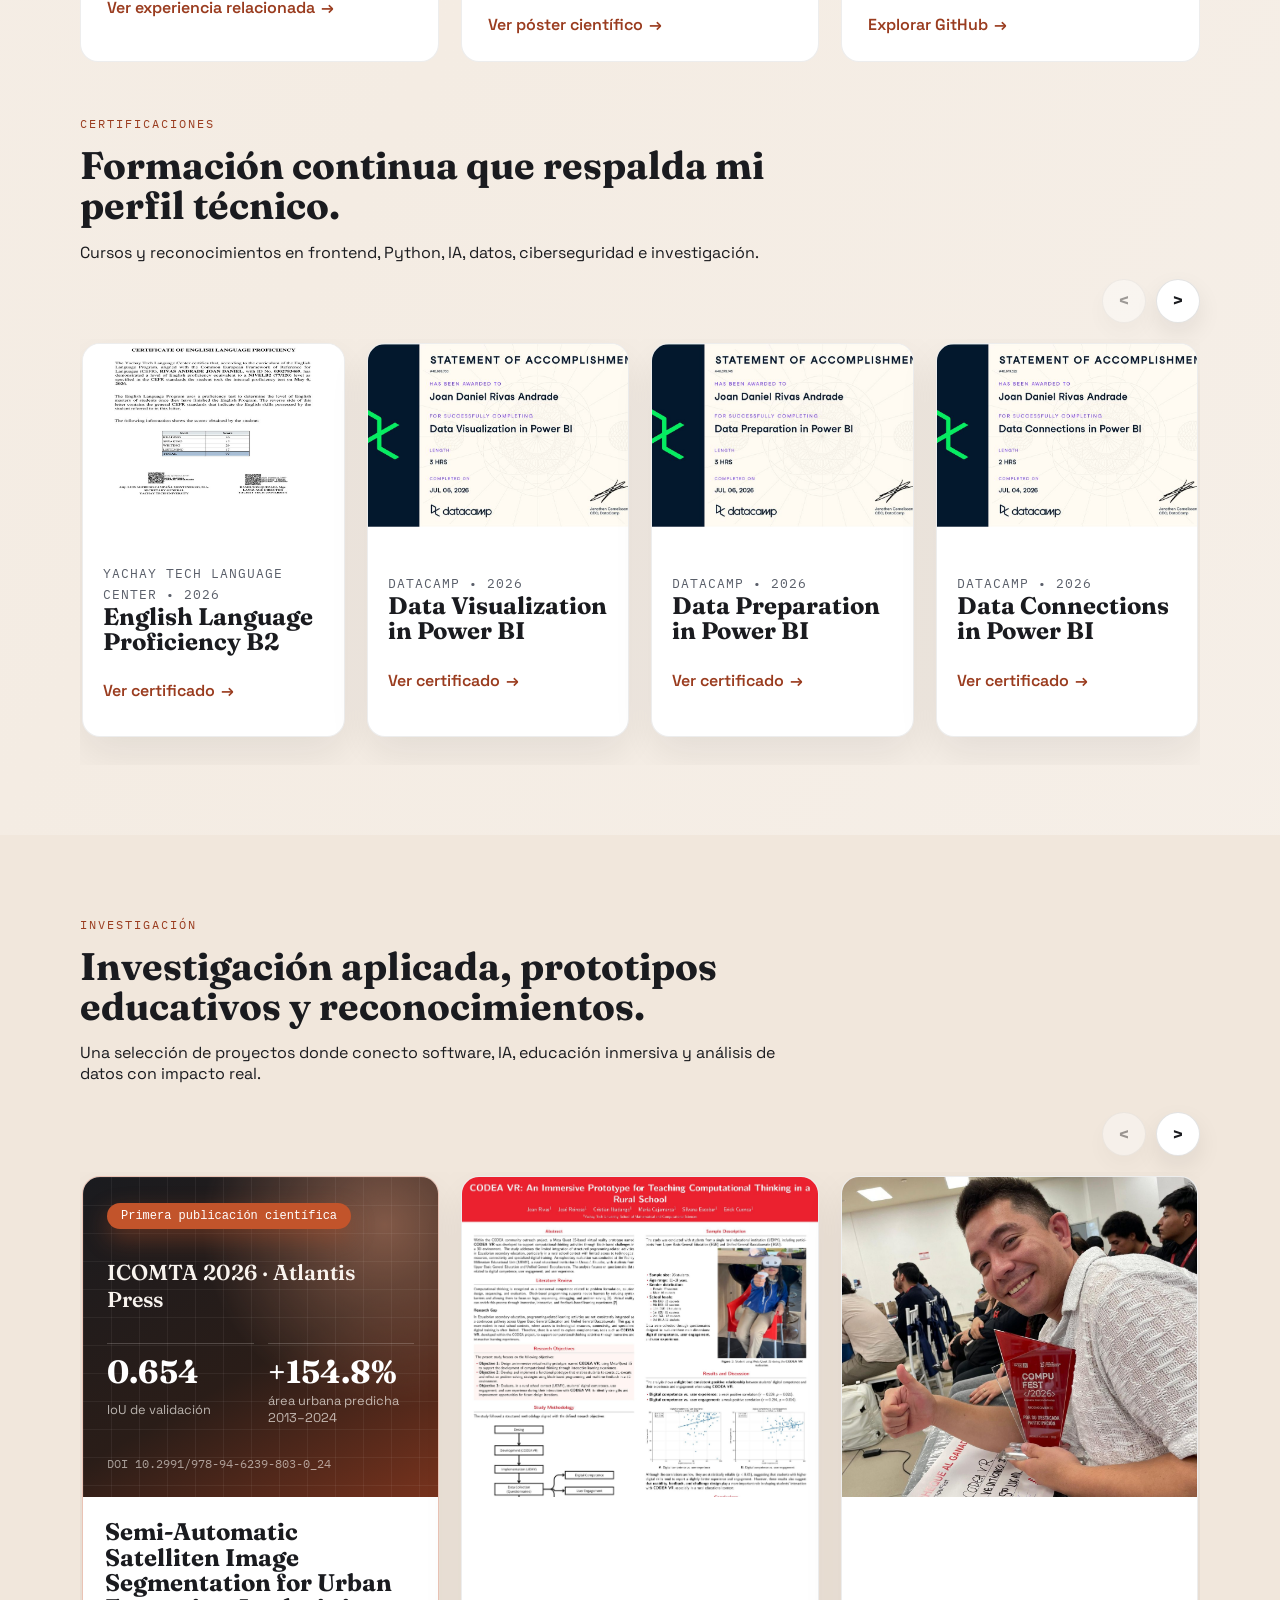
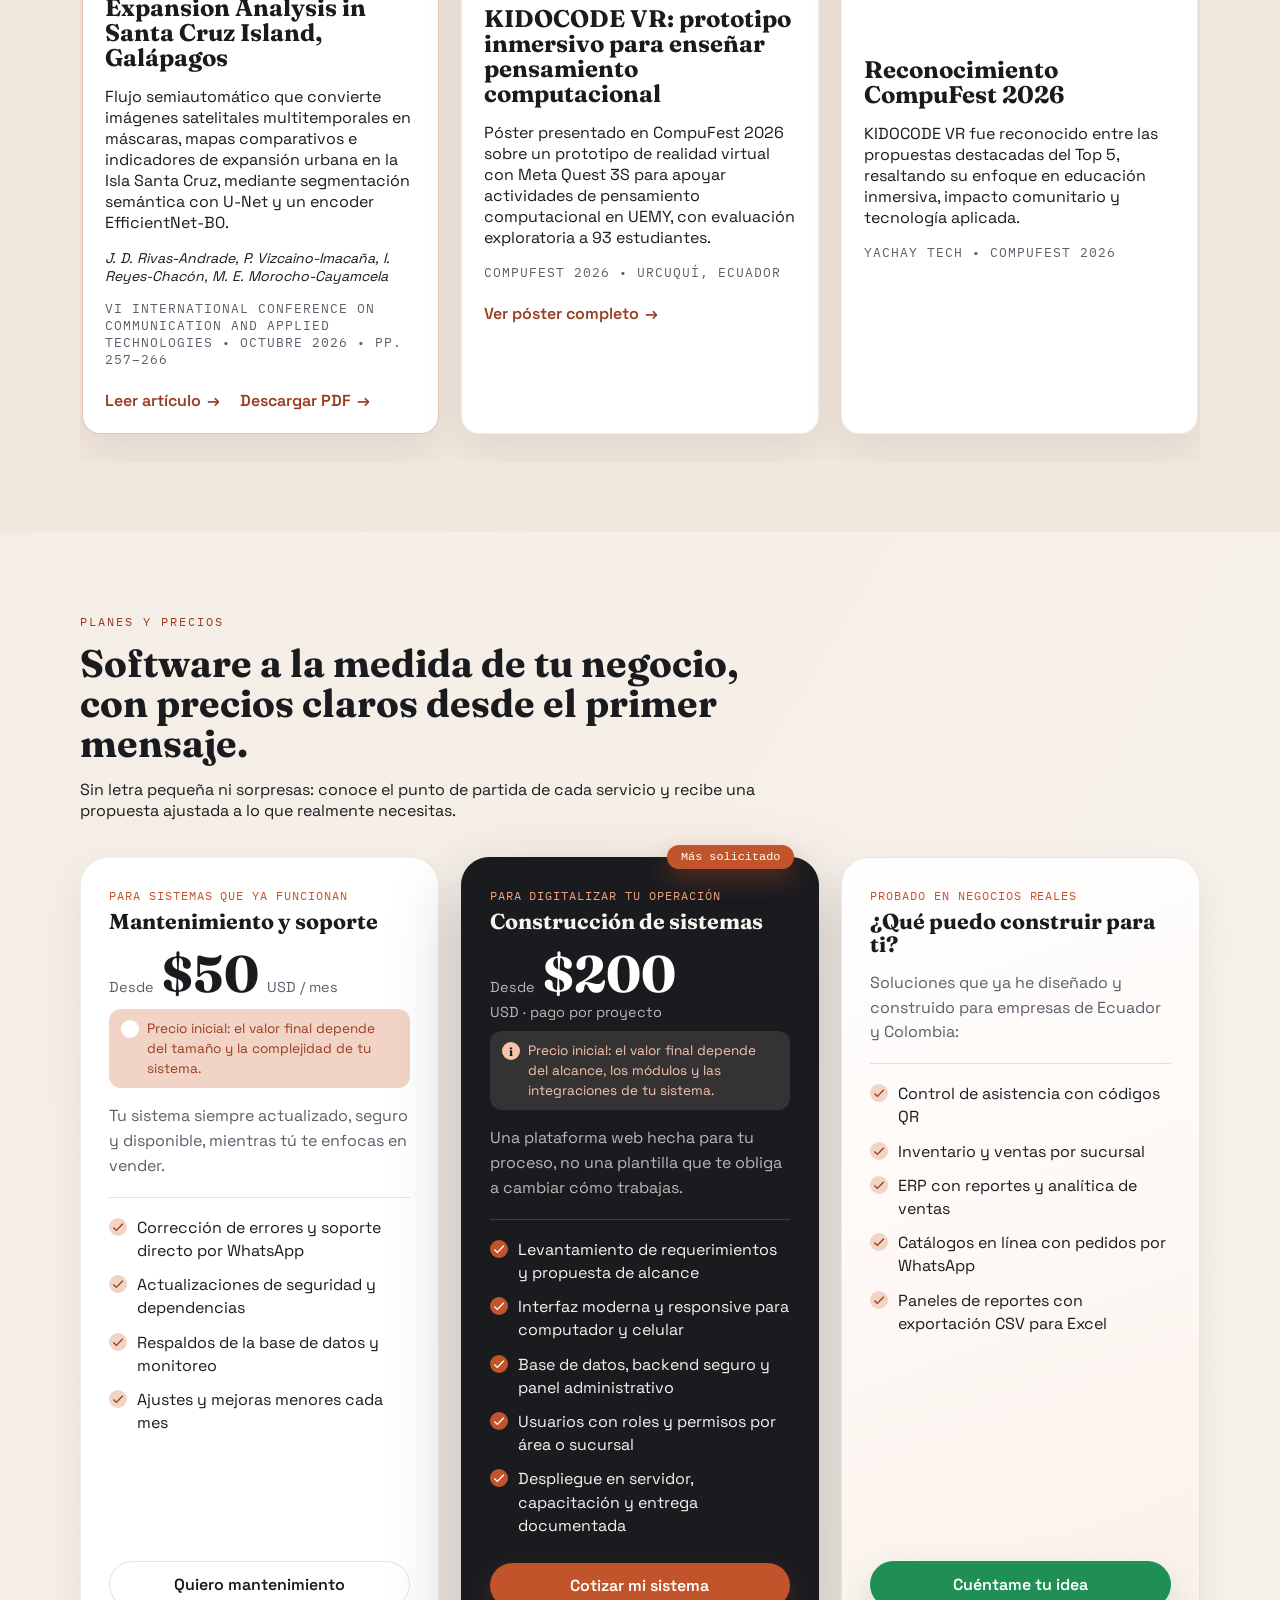
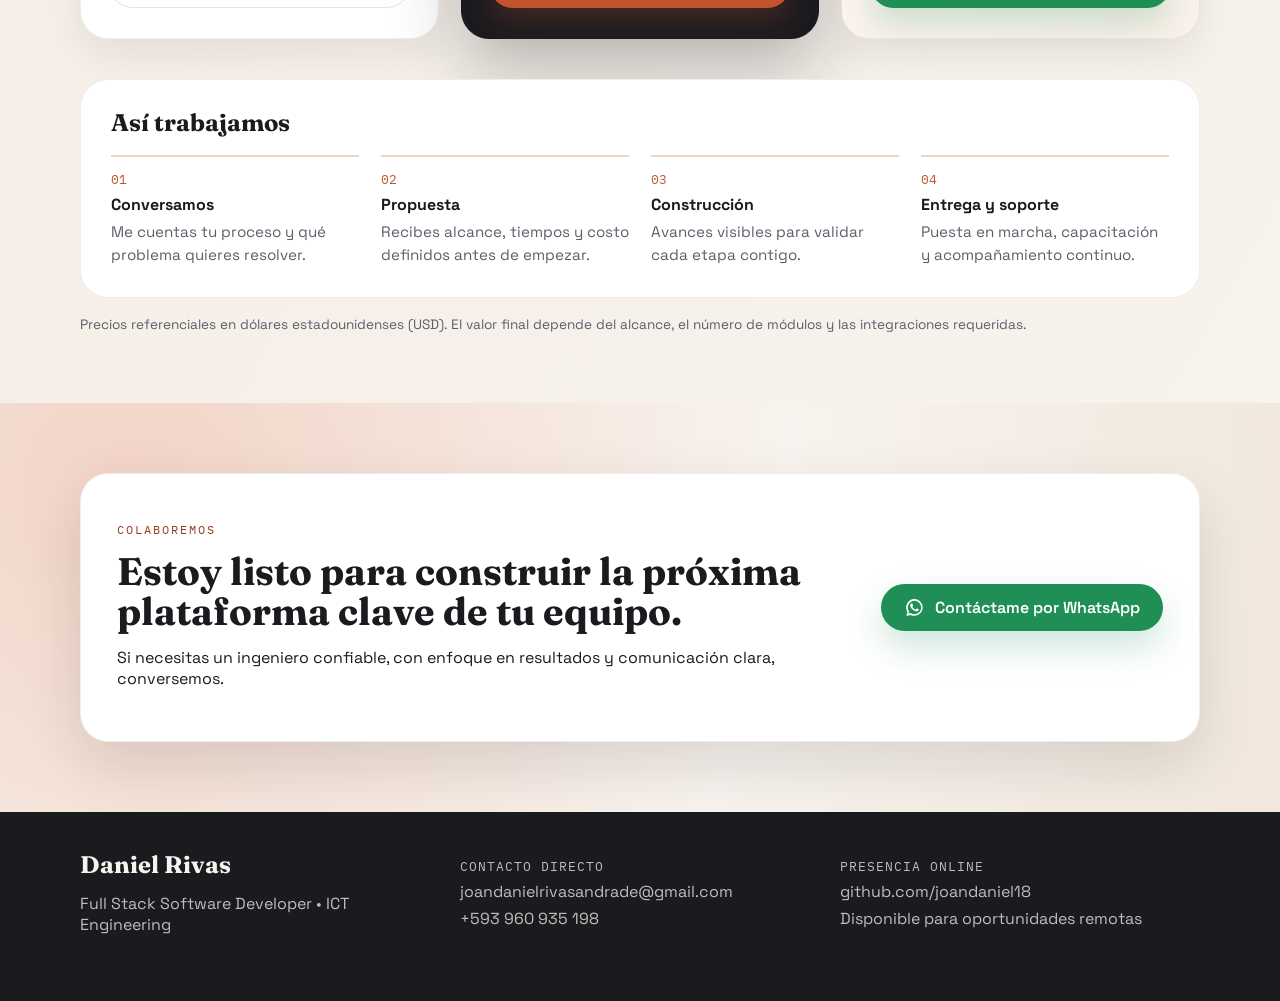
==== commit b76f2b79: "Mark Mega Mayorista role as project-based Co-Authored-By: Claude Opus 5.5 <noreply@anthropic.com>" ====
--- a/index.html
+++ b/index.html
@@ -166,8 +166,8 @@
           </div>
           <div class="timeline-item reveal">
             <div class="timeline-meta">
-              <span class="timeline-role" data-i18n="experience.erpRole">Desarrollador Full Stack - ERP y Sitio Web</span>
-              <span class="timeline-date" data-i18n="experience.erpDate">Mayo 2026 - Junio 2026 · 2 meses</span>
+              <span class="timeline-role" data-i18n="experience.erpRole">Desarrollador Full Stack por Proyecto - ERP y Sitio Web</span>
+              <span class="timeline-date" data-i18n="experience.erpDate">Mayo 2026 - Junio 2026 · Proyecto de 2 meses</span>
             </div>
             <h3 data-i18n="experience.erpTitle">Mega Mayorista - ERP y Plataforma Web</h3>
             <p class="experience-stack" data-i18n="experience.erpStack">Java · Spring Boot · Spring Data JPA · PostgreSQL · React · JavaScript · Tailwind CSS · Docker · Nginx · Git</p>
